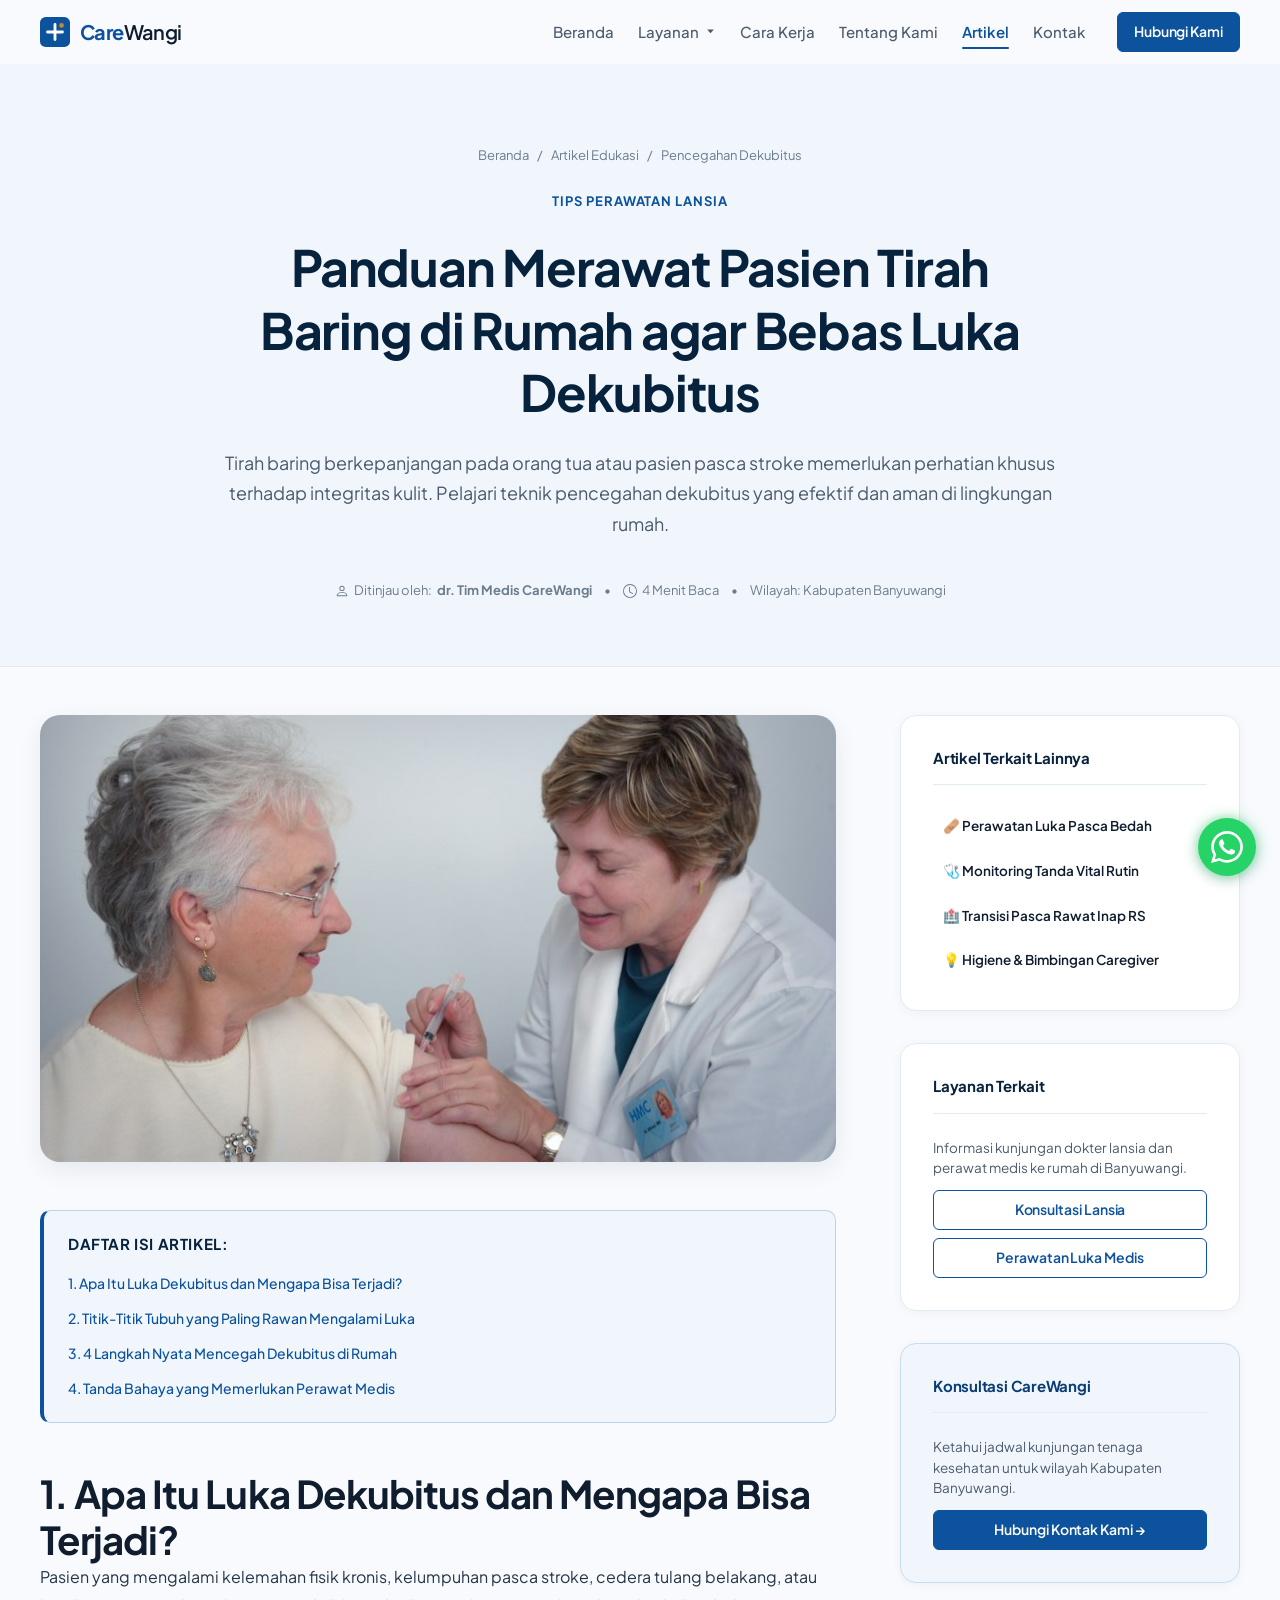
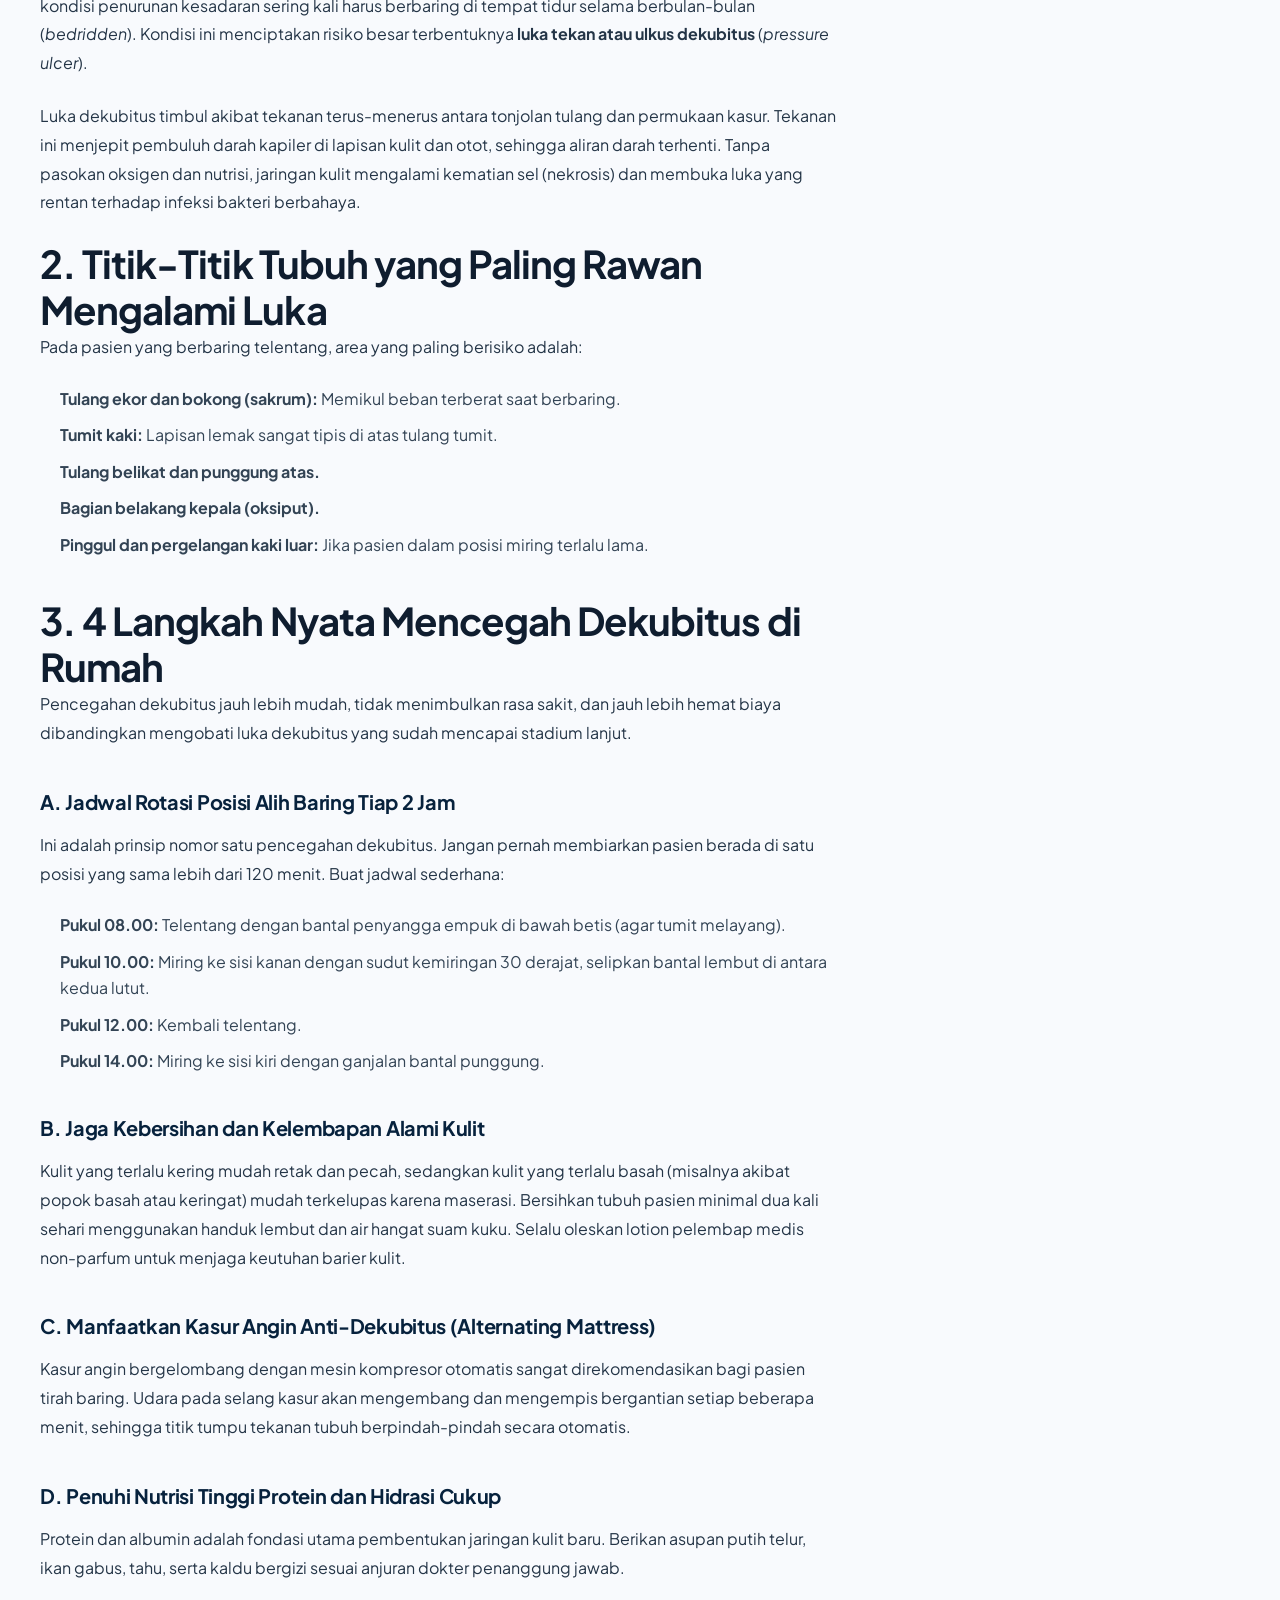
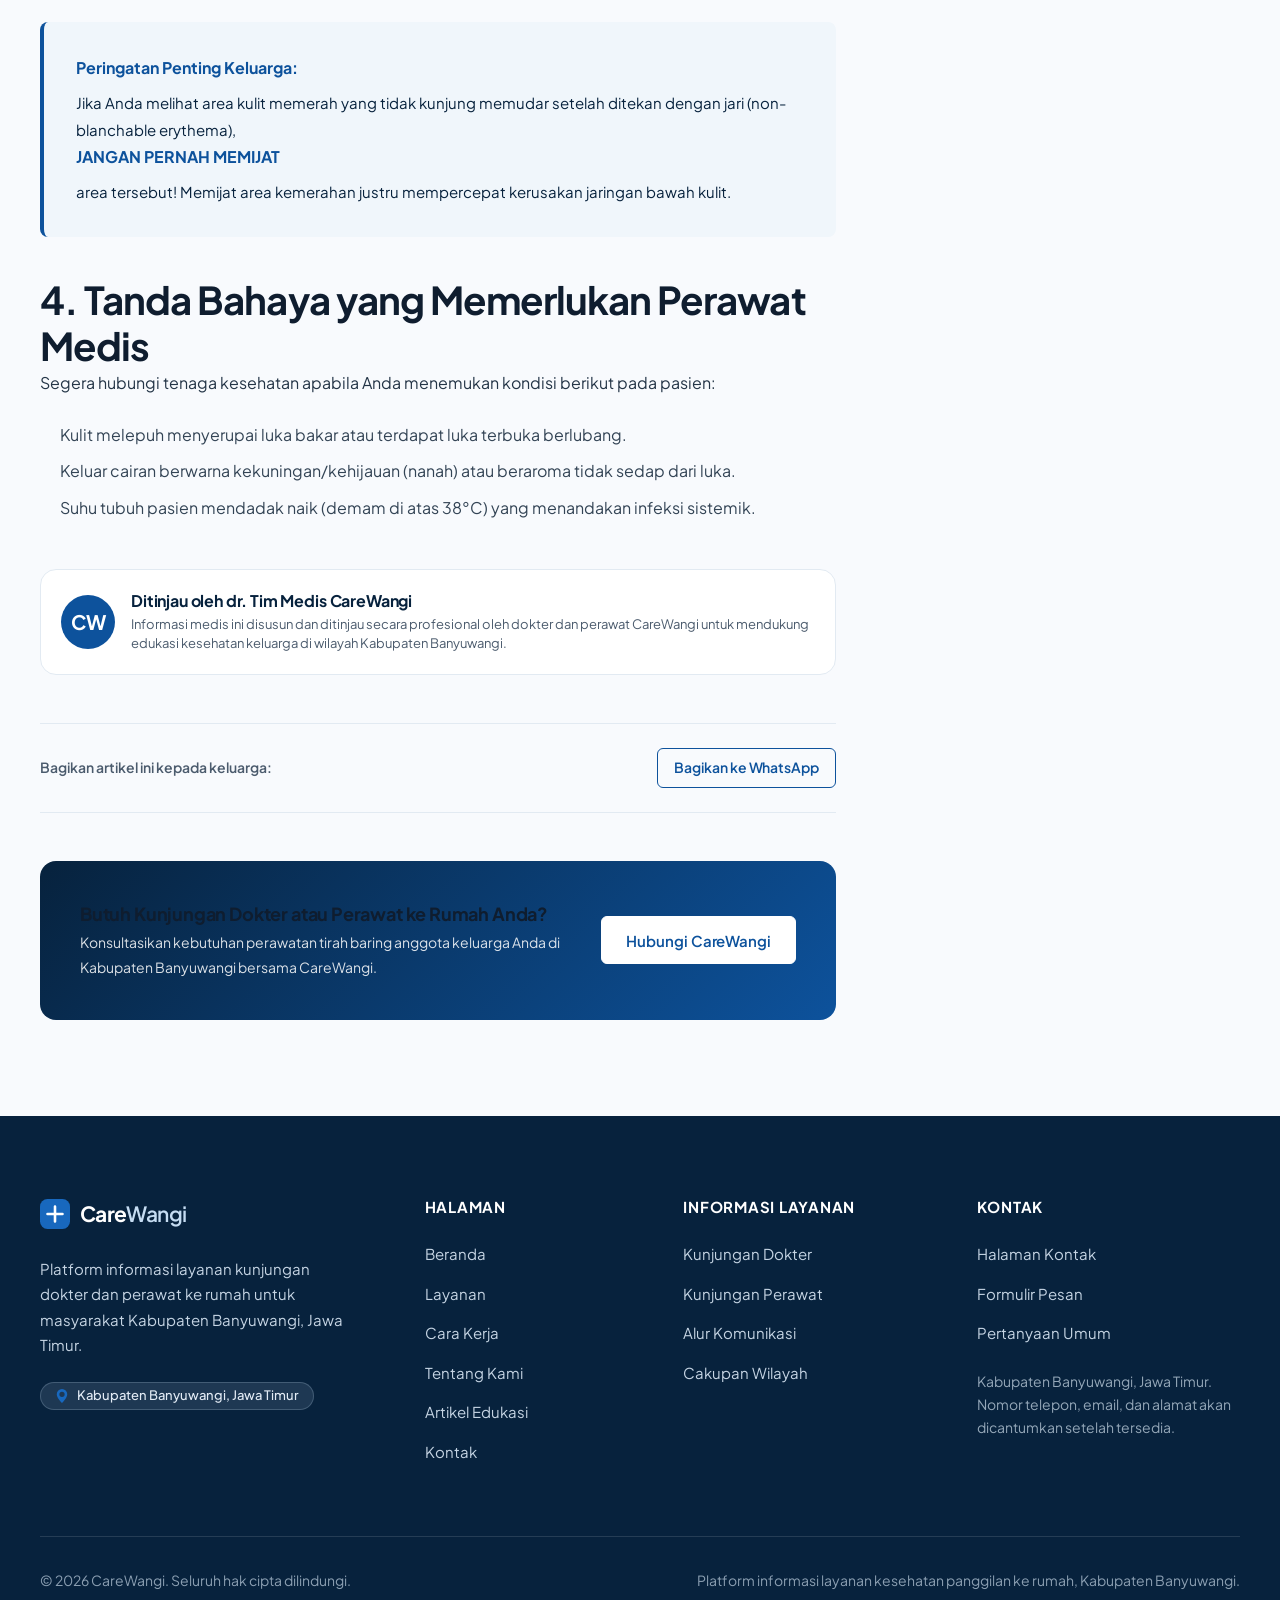
==== artikel-cegah-dekubitus.html @ 07827db1 "revisi: pisahkan seluruh artikel edukasi ke file html masing-masing dan perbarui artikel.html sebaga" ====
<!DOCTYPE html>
<html lang="id">
<head>
  <meta charset="UTF-8">
  <meta name="viewport" content="width=device-width, initial-scale=1.0">
  <title>Panduan Merawat Pasien Tirah Baring agar Bebas Luka Dekubitus — CareWangi</title>
  <meta name="description" content="Ketahui teknik alih baring berkala, pemilihan kasur medis anti-dekubitus, serta cara menjaga higienitas kulit lansia yang berbaring lama di rumah.">
  <meta name="theme-color" content="#0D529C">
  <link rel="icon" href="assets/icons/logo.svg" type="image/svg+xml">
  <link rel="preconnect" href="https://fonts.googleapis.com">
  <link rel="preconnect" href="https://fonts.gstatic.com" crossorigin>
  <link href="https://fonts.googleapis.com/css2?family=Plus+Jakarta+Sans:wght@400;500;600;700&amp;display=swap" rel="stylesheet">
  <script>document.documentElement.classList.add('js');</script>
  <link rel="stylesheet" href="css/style.css">
</head>
<body data-page="artikel">
  <a class="skip-link" href="#main">Lewati ke konten utama</a>

  <header class="site-header" id="nav">
    <div class="site-container nav-container">
      <a href="index.html" class="brand-logo" aria-label="CareWangi Beranda">
        <svg viewBox="0 0 32 32" width="30" height="30" fill="none" xmlns="http://www.w3.org/2000/svg" aria-hidden="true">
          <rect width="32" height="32" rx="6" fill="#0D529C"/>
          <path d="M16 8v16M8 16h16" stroke="#ffffff" stroke-width="3" stroke-linecap="round"/>
          <circle cx="23" cy="9" r="2.5" fill="#C9872E"/>
        </svg>
        <span class="brand-name">Care<span>Wangi</span></span>
      </a>

      <button class="menu-toggle" id="burger" aria-label="Buka navigasi menu" aria-expanded="false" aria-controls="menu">
        <span class="toggle-bar"></span>
        <span class="toggle-bar"></span>
        <span class="toggle-bar"></span>
      </button>

      <nav class="nav-menu" id="menu" aria-label="Navigasi Utama">
        <ul class="nav-links">
          <li><a href="index.html" class="nav-link">Beranda</a></li>
          <li class="nav-item-dropdown">
            <button type="button" class="nav-link nav-dropdown-btn" id="navLayananBtn" aria-expanded="false" aria-haspopup="true" aria-controls="dropdownLayanan">
              <span>Layanan</span>
              <svg class="dropdown-chevron" viewBox="0 0 16 16" width="11" height="11" fill="currentColor" aria-hidden="true">
                <path d="M3.204 5h9.592L8 10.481 3.204 5z"/>
              </svg>
            </button>
            <div class="nav-dropdown-menu" id="dropdownLayanan" role="menu" aria-labelledby="navLayananBtn">
              <div class="dropdown-header">
                <span class="dropdown-kicker">Katalog Layanan Medis</span>
                <a href="layanan.html" class="dropdown-view-all">Lihat Semua Layanan →</a>
              </div>
              <div class="dropdown-grid">
                <div class="dropdown-col">
                  <span class="dropdown-col-title">
                    <svg viewBox="0 0 24 24" width="15" height="15" fill="none" stroke="currentColor" stroke-width="2" stroke-linecap="round" stroke-linejoin="round" aria-hidden="true"><path d="M22 12h-4l-3 9L9 3l-3 9H2"/></svg>
                    Layanan Dokter
                  </span>
                  <ul class="dropdown-list">
                    <li><a href="layanan.html#dokter-umum" class="dropdown-item"><span class="dropdown-item-title">Kunjungan Dokter Umum</span><span class="dropdown-item-arrow" aria-hidden="true">→</span></a></li>
                    <li><a href="layanan.html#dokter-lansia" class="dropdown-item"><span class="dropdown-item-title">Konsultasi Lansia &amp; Tirah Baring</span><span class="dropdown-item-arrow" aria-hidden="true">→</span></a></li>
                    <li><a href="layanan.html#dokter-pascarawat" class="dropdown-item"><span class="dropdown-item-title">Evaluasi Pemulihan Pasca Rawat</span><span class="dropdown-item-arrow" aria-hidden="true">→</span></a></li>
                  </ul>
                </div>
                <div class="dropdown-col">
                  <span class="dropdown-col-title">
                    <svg viewBox="0 0 24 24" width="15" height="15" fill="none" stroke="currentColor" stroke-width="2" stroke-linecap="round" stroke-linejoin="round" aria-hidden="true"><path d="M12 2v20M17 5H9.5a3.5 3.5 0 0 0 0 7h5a3.5 3.5 0 0 1 0 7H6"/></svg>
                    Layanan Perawat
                  </span>
                  <ul class="dropdown-list">
                    <li><a href="layanan.html#perawat-luka" class="dropdown-item"><span class="dropdown-item-title">Perawatan Luka &amp; Pasca Bedah</span><span class="dropdown-item-arrow" aria-hidden="true">→</span></a></li>
                    <li><a href="layanan.html#perawat-medis" class="dropdown-item"><span class="dropdown-item-title">Pendampingan Perawat Medis</span><span class="dropdown-item-arrow" aria-hidden="true">→</span></a></li>
                    <li><a href="layanan.html#perawat-edukasi" class="dropdown-item"><span class="dropdown-item-title">Edukasi &amp; Perawatan Mandiri</span><span class="dropdown-item-arrow" aria-hidden="true">→</span></a></li>
                  </ul>
                </div>
              </div>
              <div class="dropdown-footer">
                <span class="dropdown-footer-text">Wilayah aktif: <strong>Kabupaten Banyuwangi</strong></span>
                <a href="kontak.html" class="dropdown-footer-link">Konsultasi Sekarang →</a>
              </div>
            </div>
          </li>
          <li><a href="cara-kerja.html" class="nav-link">Cara Kerja</a></li>
          <li><a href="tentang-kami.html" class="nav-link">Tentang Kami</a></li>
          <li><a href="artikel.html" class="nav-link active" aria-current="page">Artikel</a></li>
          <li><a href="kontak.html" class="nav-link">Kontak</a></li>
        </ul>
        <div class="nav-cta">
          <a href="kontak.html" class="btn btn-primary btn-sm">Hubungi Kami</a>
        </div>
      </nav>
    </div>
  </header>

  <div class="nav-backdrop" id="navBackdrop" aria-hidden="true"></div>

  <main id="main">
    <article class="single-article-page">
      <header class="page-hero">
        <div class="site-container">
          <div class="page-hero-inner" style="max-width: 860px;">
            <nav class="crumbs" aria-label="Breadcrumb">
              <a href="index.html">Beranda</a>
              <span aria-hidden="true">/</span>
              <a href="artikel.html">Artikel Edukasi</a>
              <span aria-hidden="true">/</span>
              <span>Pencegahan Dekubitus</span>
            </nav>
            <span class="article-tag" style="font-size: 0.8125rem;">TIPS PERAWATAN LANSIA</span>
            <h1 class="single-article-title">Panduan Merawat Pasien Tirah Baring di Rumah agar Bebas Luka Dekubitus</h1>
            <p class="single-article-lead">Tirah baring berkepanjangan pada orang tua atau pasien pasca stroke memerlukan perhatian khusus terhadap integritas kulit. Pelajari teknik pencegahan dekubitus yang efektif dan aman di lingkungan rumah.</p>
            
            <div class="article-full-meta">
              <span class="article-full-meta-item">
                <svg viewBox="0 0 16 16" width="14" height="14" fill="currentColor" aria-hidden="true"><path d="M8 8a3 3 0 1 0 0-6 3 3 0 0 0 0 6zm2-3a2 2 0 1 1-4 0 2 2 0 0 1 4 0zm4 8c0 1-1 1-1 1H3s-1 0-1-1 1-4 6-4 6 3 6 4zm-1-.004c-.001-.246-.154-.986-.832-1.664C11.516 10.68 10.289 10 8 10c-2.29 0-3.516.68-4.168 1.332-.678.678-.83 1.418-.832 1.664h10z"/></svg>
                Ditinjau oleh: <strong>dr. Tim Medis CareWangi</strong>
              </span>
              <span>•</span>
              <span class="article-full-meta-item">
                <svg viewBox="0 0 16 16" width="14" height="14" fill="currentColor" aria-hidden="true"><path d="M8 3.5a.5.5 0 0 0-1 0V9a.5.5 0 0 0 .252.434l3.5 2a.5.5 0 0 0 .496-.868L8 8.71V3.5z"/><path d="M8 16A8 8 0 1 0 8 0a8 8 0 0 0 0 16zm7-8A7 7 0 1 1 1 8a7 7 0 0 1 14 0z"/></svg>
                4 Menit Baca
              </span>
              <span>•</span>
              <span>Wilayah: Kabupaten Banyuwangi</span>
            </div>
          </div>
        </div>
      </header>

      <section class="section" style="padding-top: var(--s6);">
        <div class="site-container articles-layout">
          <!-- MAIN READING CONTENT -->
          <div class="articles-main-content">
            <div class="single-article-media">
              <img src="assets/images/artikel-dekubitus.jpg" alt="Perawatan pasien lansia tirah baring di rumah" width="900" height="500">
            </div>

            <div class="article-toc">
              <div class="article-toc-title">Daftar Isi Artikel:</div>
              <ul class="article-toc-list">
                <li><a href="#apa-itu-dekubitus">1. Apa Itu Luka Dekubitus dan Mengapa Bisa Terjadi?</a></li>
                <li><a href="#titik-rawan">2. Titik-Titik Tubuh yang Paling Rawan Mengalami Luka</a></li>
                <li><a href="#langkah-pencegahan">3. 4 Langkah Nyata Mencegah Dekubitus di Rumah</a></li>
                <li><a href="#tanda-bahaya">4. Tanda Bahaya yang Memerlukan Perawat Medis</a></li>
              </ul>
            </div>

            <div class="article-full-content">
              <h2 id="apa-itu-dekubitus">1. Apa Itu Luka Dekubitus dan Mengapa Bisa Terjadi?</h2>
              <p>Pasien yang mengalami kelemahan fisik kronis, kelumpuhan pasca stroke, cedera tulang belakang, atau kondisi penurunan kesadaran sering kali harus berbaring di tempat tidur selama berbulan-bulan (<em>bedridden</em>). Kondisi ini menciptakan risiko besar terbentuknya <strong>luka tekan atau ulkus dekubitus</strong> (<em>pressure ulcer</em>).</p>
              <p>Luka dekubitus timbul akibat tekanan terus-menerus antara tonjolan tulang dan permukaan kasur. Tekanan ini menjepit pembuluh darah kapiler di lapisan kulit dan otot, sehingga aliran darah terhenti. Tanpa pasokan oksigen dan nutrisi, jaringan kulit mengalami kematian sel (nekrosis) dan membuka luka yang rentan terhadap infeksi bakteri berbahaya.</p>

              <h2 id="titik-rawan">2. Titik-Titik Tubuh yang Paling Rawan Mengalami Luka</h2>
              <p>Pada pasien yang berbaring telentang, area yang paling berisiko adalah:</p>
              <ul>
                <li><strong>Tulang ekor dan bokong (sakrum):</strong> Memikul beban terberat saat berbaring.</li>
                <li><strong>Tumit kaki:</strong> Lapisan lemak sangat tipis di atas tulang tumit.</li>
                <li><strong>Tulang belikat dan punggung atas.</strong></li>
                <li><strong>Bagian belakang kepala (oksiput).</strong></li>
                <li><strong>Pinggul dan pergelangan kaki luar:</strong> Jika pasien dalam posisi miring terlalu lama.</li>
              </ul>

              <h2 id="langkah-pencegahan">3. 4 Langkah Nyata Mencegah Dekubitus di Rumah</h2>
              <p>Pencegahan dekubitus jauh lebih mudah, tidak menimbulkan rasa sakit, dan jauh lebih hemat biaya dibandingkan mengobati luka dekubitus yang sudah mencapai stadium lanjut.</p>

              <h3>A. Jadwal Rotasi Posisi Alih Baring Tiap 2 Jam</h3>
              <p>Ini adalah prinsip nomor satu pencegahan dekubitus. Jangan pernah membiarkan pasien berada di satu posisi yang sama lebih dari 120 menit. Buat jadwal sederhana:</p>
              <ul>
                <li><strong>Pukul 08.00:</strong> Telentang dengan bantal penyangga empuk di bawah betis (agar tumit melayang).</li>
                <li><strong>Pukul 10.00:</strong> Miring ke sisi kanan dengan sudut kemiringan 30 derajat, selipkan bantal lembut di antara kedua lutut.</li>
                <li><strong>Pukul 12.00:</strong> Kembali telentang.</li>
                <li><strong>Pukul 14.00:</strong> Miring ke sisi kiri dengan ganjalan bantal punggung.</li>
              </ul>

              <h3>B. Jaga Kebersihan dan Kelembapan Alami Kulit</h3>
              <p>Kulit yang terlalu kering mudah retak dan pecah, sedangkan kulit yang terlalu basah (misalnya akibat popok basah atau keringat) mudah terkelupas karena maserasi. Bersihkan tubuh pasien minimal dua kali sehari menggunakan handuk lembut dan air hangat suam kuku. Selalu oleskan lotion pelembap medis non-parfum untuk menjaga keutuhan barier kulit.</p>

              <h3>C. Manfaatkan Kasur Angin Anti-Dekubitus (Alternating Mattress)</h3>
              <p>Kasur angin bergelombang dengan mesin kompresor otomatis sangat direkomendasikan bagi pasien tirah baring. Udara pada selang kasur akan mengembang dan mengempis bergantian setiap beberapa menit, sehingga titik tumpu tekanan tubuh berpindah-pindah secara otomatis.</p>

              <h3>D. Penuhi Nutrisi Tinggi Protein dan Hidrasi Cukup</h3>
              <p>Protein dan albumin adalah fondasi utama pembentukan jaringan kulit baru. Berikan asupan putih telur, ikan gabus, tahu, serta kaldu bergizi sesuai anjuran dokter penanggung jawab.</p>

              <div class="article-callout-box">
                <strong>Peringatan Penting Keluarga:</strong>
                Jika Anda melihat area kulit memerah yang tidak kunjung memudar setelah ditekan dengan jari (non-blanchable erythema), <strong>JANGAN PERNAH MEMIJAT</strong> area tersebut! Memijat area kemerahan justru mempercepat kerusakan jaringan bawah kulit.
              </div>

              <h2 id="tanda-bahaya">4. Tanda Bahaya yang Memerlukan Perawat Medis</h2>
              <p>Segera hubungi tenaga kesehatan apabila Anda menemukan kondisi berikut pada pasien:</p>
              <ul>
                <li>Kulit melepuh menyerupai luka bakar atau terdapat luka terbuka berlubang.</li>
                <li>Keluar cairan berwarna kekuningan/kehijauan (nanah) atau beraroma tidak sedap dari luka.</li>
                <li>Suhu tubuh pasien mendadak naik (demam di atas 38°C) yang menandakan infeksi sistemik.</li>
              </ul>

              <div class="article-author-card">
                <div class="author-avatar">CW</div>
                <div class="author-info">
                  <h4>Ditinjau oleh dr. Tim Medis CareWangi</h4>
                  <p>Informasi medis ini disusun dan ditinjau secara profesional oleh dokter dan perawat CareWangi untuk mendukung edukasi kesehatan keluarga di wilayah Kabupaten Banyuwangi.</p>
                </div>
              </div>

              <div class="article-share-bar">
                <span class="article-share-text">Bagikan artikel ini kepada keluarga:</span>
                <div class="article-share-actions">
                  <a href="https://api.whatsapp.com/send?text=Panduan%20Merawat%20Pasien%20Tirah%20Baring%20agar%20Bebas%20Luka%20Dekubitus%20-%20CareWangi" target="_blank" rel="noopener noreferrer" class="btn btn-outline btn-sm">Bagikan ke WhatsApp</a>
                </div>
              </div>

              <div class="article-action-banner">
                <div class="article-action-text">
                  <h4>Butuh Kunjungan Dokter atau Perawat ke Rumah Anda?</h4>
                  <p>Konsultasikan kebutuhan perawatan tirah baring anggota keluarga Anda di Kabupaten Banyuwangi bersama CareWangi.</p>
                </div>
                <a href="https://wa.me/?text=Halo%20CareWangi%2C%20saya%20ingin%20konsultasi%20layanan%20kunjungan%20perawat%20untuk%20pasien%20tirah%20baring." class="btn btn-primary" target="_blank" rel="noopener noreferrer">Hubungi CareWangi</a>
              </div>
            </div>
          </div>

          <!-- SIDEBAR -->
          <aside class="article-sidebar">
            <div class="sidebar-widget">
              <h3 class="sidebar-widget-title">Artikel Terkait Lainnya</h3>
              <nav class="sidebar-nav-list" aria-label="Artikel Terkait">
                <a href="artikel-perawatan-luka.html" class="sidebar-nav-item">
                  <span>🩹 Perawatan Luka Pasca Bedah</span>
                </a>
                <a href="artikel-tanda-vital.html" class="sidebar-nav-item">
                  <span>🩺 Monitoring Tanda Vital Rutin</span>
                </a>
                <a href="artikel-pasca-rawat.html" class="sidebar-nav-item">
                  <span>🏥 Transisi Pasca Rawat Inap RS</span>
                </a>
                <a href="artikel-edukasi-caregiver.html" class="sidebar-nav-item">
                  <span>💡 Higiene &amp; Bimbingan Caregiver</span>
                </a>
              </nav>
            </div>

            <div class="sidebar-widget">
              <h3 class="sidebar-widget-title">Layanan Terkait</h3>
              <p style="font-size: 0.84375rem; color: var(--ink-muted); margin-bottom: 12px; line-height: 1.5;">Informasi kunjungan dokter lansia dan perawat medis ke rumah di Banyuwangi.</p>
              <div style="display: flex; flex-direction: column; gap: 8px;">
                <a href="layanan.html#dokter-lansia" class="btn btn-outline btn-sm" style="width: 100%; justify-content: center;">Konsultasi Lansia</a>
                <a href="layanan.html#perawat-luka" class="btn btn-outline btn-sm" style="width: 100%; justify-content: center;">Perawatan Luka Medis</a>
              </div>
            </div>

            <div class="sidebar-widget" style="background: var(--sage-50); border-color: var(--sage);">
              <h3 class="sidebar-widget-title" style="color: var(--teal-dark);">Konsultasi CareWangi</h3>
              <p style="font-size: 0.84375rem; color: var(--ink-muted); margin-bottom: 12px; line-height: 1.5;">Ketahui jadwal kunjungan tenaga kesehatan untuk wilayah Kabupaten Banyuwangi.</p>
              <a href="kontak.html" class="btn btn-primary btn-sm" style="width: 100%; justify-content: center;">Hubungi Kontak Kami →</a>
            </div>
          </aside>
        </div>
      </section>
    </article>
  </main>

  <footer class="site-footer">
    <div class="site-container footer-grid">
      <div class="footer-col-brand">
        <a href="index.html" class="footer-logo" aria-label="CareWangi Beranda">
          <svg viewBox="0 0 32 32" width="30" height="30" fill="none" xmlns="http://www.w3.org/2000/svg" aria-hidden="true">
            <rect width="32" height="32" rx="8" fill="#1868BE"/>
            <path d="M16 8v16M8 16h16" stroke="#ffffff" stroke-width="2.75" stroke-linecap="round"/>
          </svg>
          <span class="footer-logo-text"><span class="brand-white">Care</span><span class="brand-sage">Wangi</span></span>
        </a>
        <p class="footer-desc">Platform informasi layanan kunjungan dokter dan perawat ke rumah untuk masyarakat Kabupaten Banyuwangi, Jawa Timur.</p>
        <div class="footer-region-badge">
          <svg viewBox="0 0 16 16" width="14" height="14" fill="currentColor" aria-hidden="true"><path d="M8 16s6-5.686 6-10A6 6 0 0 0 2 6c0 4.314 6 10 6 10zm0-7a3 3 0 1 1 0-6 3 3 0 0 1 0 6z"/></svg>
          <span>Kabupaten Banyuwangi, Jawa Timur</span>
        </div>
      </div>

      <div>
        <h4 class="footer-heading">Halaman</h4>
        <ul class="footer-links">
          <li><a href="index.html">Beranda</a></li>
          <li><a href="layanan.html">Layanan</a></li>
          <li><a href="cara-kerja.html">Cara Kerja</a></li>
          <li><a href="tentang-kami.html">Tentang Kami</a></li>
          <li><a href="artikel.html">Artikel Edukasi</a></li>
          <li><a href="kontak.html">Kontak</a></li>
        </ul>
      </div>

      <div>
        <h4 class="footer-heading">Informasi Layanan</h4>
        <ul class="footer-links">
          <li><a href="layanan.html#dokter">Kunjungan Dokter</a></li>
          <li><a href="layanan.html#perawat">Kunjungan Perawat</a></li>
          <li><a href="cara-kerja.html">Alur Komunikasi</a></li>
          <li><a href="tentang-kami.html#wilayah">Cakupan Wilayah</a></li>
        </ul>
      </div>

      <div>
        <h4 class="footer-heading">Kontak</h4>
        <ul class="footer-links">
          <li><a href="kontak.html">Halaman Kontak</a></li>
          <li><a href="kontak.html#form">Formulir Pesan</a></li>
          <li><a href="kontak.html#faq">Pertanyaan Umum</a></li>
        </ul>
        <p class="footer-note">Kabupaten Banyuwangi, Jawa Timur.<br>Nomor telepon, email, dan alamat akan dicantumkan setelah tersedia.</p>
      </div>
    </div>

    <div class="footer-bottom">
      <div class="site-container footer-bottom-inner">
        <p>© <span id="currentYear">2026</span> CareWangi. Seluruh hak cipta dilindungi.</p>
        <p class="footer-subtext">Platform informasi layanan kesehatan panggilan ke rumah, Kabupaten Banyuwangi.</p>
      </div>
    </div>
  </footer>

  <!-- FLOATING WHATSAPP BUTTON -->
  <a href="https://wa.me/?text=Halo%20CareWangi%2C%20saya%20ingin%20mengetahui%20informasi%20mengenai%20layanan%20kunjungan%20dokter%20dan%20perawat%20ke%20rumah."
     class="floating-wa"
     target="_blank"
     rel="noopener noreferrer"
     aria-label="Hubungi CareWangi melalui WhatsApp"
     title="Hubungi CareWangi melalui WhatsApp">
    <svg viewBox="0 0 24 24" width="32" height="32" fill="currentColor" aria-hidden="true">
      <path d="M.057 24l1.687-6.163c-1.041-1.804-1.588-3.849-1.587-5.946.003-6.556 5.338-11.891 11.893-11.891 3.181.001 6.167 1.24 8.413 3.488 2.245 2.248 3.481 5.236 3.48 8.414-.003 6.557-5.338 11.892-11.893 11.892-1.99-.001-3.951-.5-5.688-1.448l-6.305 1.654zm6.597-3.807c1.676.995 3.276 1.591 5.392 1.592 5.448 0 9.886-4.434 9.889-9.885.002-5.462-4.415-9.89-9.881-9.892-5.452 0-9.887 4.434-9.889 9.884-.001 2.225.651 3.891 1.746 5.634l-.999 3.648 3.742-.981zm11.387-5.464c-.074-.124-.272-.198-.57-.347-.297-.149-1.758-.868-2.031-.967-.272-.099-.47-.149-.669.149-.198.297-.768.967-.941 1.165-.173.198-.347.223-.644.074-.297-.149-1.255-.462-2.39-1.475-.883-.788-1.48-1.761-1.653-2.059-.173-.297-.018-.458.13-.606.134-.133.297-.347.446-.521.151-.172.2-.296.3-.495.099-.198.05-.372-.025-.521-.075-.148-.669-1.611-.916-2.206-.242-.579-.487-.501-.669-.51l-.57-.01c-.198 0-.52.074-.792.372s-1.04 1.016-1.04 2.479 1.065 2.876 1.213 3.074c.149.198 2.095 3.2 5.076 4.487.709.306 1.263.489 1.694.626.712.226 1.36.194 1.872.118.571-.085 1.758-.719 2.006-1.413.248-.695.248-1.29.173-1.414z"/>
    </svg>
  </a>

  <script src="js/script.js"></script>
</body>
</html>
---- css/style.css ----
/* ==========================================================================
   CareWangi — Modern Healthcare Editorial
   Stylesheet bersama untuk seluruh halaman (Beranda, Layanan, Cara Kerja,
   Tentang Kami, Kontak).
   ========================================================================== */

/* --------------------------------------------------------------------------
   1. DESIGN TOKENS  (spacing berbasis kelipatan 8px)
   -------------------------------------------------------------------------- */
:root {
  /* Warna */
  --teal: #0D529C;
  --teal-dark: #0A3D75;
  --teal-deep: #07223D;
  --teal-soft: #1868BE;
  --sage: #C5DCF2;
  --sage-200: #BAD3EC;
  --sage-100: #E3EFF9;
  --sage-50: #F0F6FB;
  --bg: #F8FAFD;
  --surface: #FFFFFF;
  --ink: #0F1D2F;
  --ink-muted: #4B5B6D;
  --ink-light: #6C7D8F;
  --line: #E2EAF2;
  --line-strong: #CBD7E3;
  --warn-bg: #FBF4E6;
  --warn-line: #E8D3A5;
  --warn-ink: #6B4A10;

  /* Spacing */
  --s1: 8px;
  --s2: 16px;
  --s3: 24px;
  --s4: 32px;
  --s5: 40px;
  --s6: 48px;
  --s7: 56px;
  --s8: 64px;
  --s9: 72px;
  --s10: 80px;
  --s12: 96px;
  --s15: 120px;

  /* Layout */
  --container: 1200px;
  --nav-h: 64px;
  --section-y: var(--s12);

  /* Bentuk */
  --r-sm: 6px;
  --r-md: 10px;
  --r-lg: 16px;
  --r-xl: 20px;
  --r-full: 999px;

  --shadow-soft: 0 12px 32px -16px rgba(7, 34, 61, 0.16);
  --ease: 0.2s ease;
}

/* --------------------------------------------------------------------------
   2. RESET & BASE
   -------------------------------------------------------------------------- */
*, *::before, *::after { box-sizing: border-box; margin: 0; padding: 0; }

html {
  font-size: 16px;
  scroll-behavior: smooth;
  scroll-padding-top: calc(var(--nav-h) + var(--s3));
  -webkit-text-size-adjust: 100%;
}

body {
  font-family: 'Plus Jakarta Sans', -apple-system, BlinkMacSystemFont, 'Segoe UI', Roboto, sans-serif;
  font-size: 1rem;
  line-height: 1.7;
  color: var(--ink);
  background-color: var(--bg);
  overflow-x: hidden;
  -webkit-font-smoothing: antialiased;
}

img, svg { display: block; max-width: 100%; }
img { height: auto; }
a { color: inherit; text-decoration: none; transition: color var(--ease), background-color var(--ease), border-color var(--ease); }
ul, ol { list-style: none; }
button, input, textarea, select { font-family: inherit; font-size: inherit; color: inherit; }

:focus-visible { outline: 2px solid var(--teal); outline-offset: 3px; border-radius: 4px; }

.skip-link {
  position: absolute; left: var(--s2); top: -64px; z-index: 200;
  background: var(--teal); color: #fff; padding: var(--s1) var(--s2);
  border-radius: var(--r-sm); font-weight: 600; font-size: 0.875rem;
  transition: top var(--ease);
}
.skip-link:focus { top: var(--s1); }

/* --------------------------------------------------------------------------
   3. TIPOGRAFI & UTILITAS LAYOUT
   -------------------------------------------------------------------------- */
h1, h2, h3, h4 { font-weight: 700; letter-spacing: -0.025em; color: var(--ink); }

h1 { font-size: clamp(2.25rem, 4.4vw, 3.5rem); line-height: 1.12; }
h2 { font-size: clamp(1.75rem, 3vw, 2.5rem); line-height: 1.2; }
h3 { font-size: 1.25rem; line-height: 1.35; letter-spacing: -0.015em; }
h4 { font-size: 1rem; line-height: 1.4; letter-spacing: -0.01em; }

.lead { font-size: 1.125rem; line-height: 1.7; color: var(--ink-muted); }

.site-container { width: min(var(--container), 100% - 48px); margin-inline: auto; }
.site-narrow { max-width: 800px; }

.section { padding: var(--section-y) 0; }
.section-sage { background-color: var(--sage-50); }
.section-teal { background-color: var(--teal); color: #fff; }
.section-teal h2, .section-teal h3 { color: #fff; }

.eyebrow, .section-tag {
  display: inline-flex; align-items: center; gap: 12px;
  font-size: 0.8125rem; font-weight: 600; letter-spacing: 0.06em; text-transform: uppercase;
  color: var(--teal); margin-bottom: var(--s2);
}
.eyebrow::before, .section-tag::before {
  content: ""; width: 24px; height: 2px; background: currentColor; border-radius: 2px;
}
.section-teal .eyebrow, .section-teal .section-tag { color: var(--sage); }

/* Kepala section dua kolom: judul kiri, keterangan/tautan kanan */
.section-head {
  display: grid; grid-template-columns: 1fr 1fr; gap: var(--s8);
  align-items: end; margin-bottom: var(--s8);
}
.section-head p { color: var(--ink-muted); font-size: 1.0625rem; max-width: 460px; }
.section-head .head-action { justify-self: end; align-self: end; }

/* --------------------------------------------------------------------------
   4. TOMBOL & TAUTAN
   -------------------------------------------------------------------------- */
.btn {
  display: inline-flex; align-items: center; justify-content: center; gap: var(--s1);
  min-height: 48px; padding: 0 var(--s3);
  border-radius: var(--r-sm); border: 1.5px solid transparent;
  font-size: 0.9375rem; font-weight: 600; letter-spacing: -0.005em;
  cursor: pointer; white-space: nowrap;
}
.btn svg { transition: transform var(--ease); }
.btn:hover svg { transform: translateX(3px); }

.btn-primary { background: var(--teal); color: #fff; border-color: var(--teal); }
.btn-primary:hover { background: var(--teal-dark); border-color: var(--teal-dark); }

.btn-outline { background: transparent; color: var(--teal); border-color: var(--teal); }
.btn-outline:hover { background: var(--sage-100); }

.btn-light { background: #fff; color: var(--teal); border-color: #fff; }
.btn-light:hover { background: var(--sage-100); border-color: var(--sage-100); }

.btn-sm { min-height: 40px; padding: 0 var(--s2); font-size: 0.875rem; }
.btn-lg { min-height: 56px; padding: 0 var(--s4); font-size: 1rem; }

.text-link {
  display: inline-flex; align-items: center; gap: var(--s1);
  font-weight: 600; font-size: 0.9375rem; color: var(--teal);
  padding-bottom: 2px; border-bottom: 1.5px solid var(--sage);
}
.text-link:hover { border-bottom-color: var(--teal); }
.text-link svg { transition: transform var(--ease); }
.text-link:hover svg { transform: translateX(3px); }

/* --------------------------------------------------------------------------
   5. NAVBAR
   -------------------------------------------------------------------------- */
.site-header {
  position: sticky; top: 0; z-index: 100; height: var(--nav-h);
  background: var(--bg); border-bottom: 1px solid transparent;
  transition: background-color 0.35s ease, border-color 0.35s ease, box-shadow 0.35s ease;
}

/* Header berubah hijau saat halaman di-scroll sesuai palet warna CareWangi */
.site-header.scrolled {
  background: rgba(13, 82, 156, 0.96);
  border-bottom: 1px solid rgba(255, 255, 255, 0.12);
  box-shadow: 0 10px 28px -6px rgba(7, 34, 61, 0.35);
  backdrop-filter: blur(12px);
  -webkit-backdrop-filter: blur(12px);
}

.nav-container { display: flex; align-items: center; justify-content: space-between; height: 100%; gap: var(--s4); }

.brand-logo { display: flex; align-items: center; gap: 10px; font-size: 1.25rem; font-weight: 700; letter-spacing: -0.03em; flex-shrink: 0; }
.brand-logo svg rect { transition: fill 0.3s ease; }
.brand-logo svg path { transition: stroke 0.3s ease; }
.brand-name { color: var(--teal); transition: color 0.3s ease; }
.brand-name span { color: var(--ink); font-weight: 600; transition: color 0.3s ease; }

/* Transisi logo & brand name pada navbar biru */
.site-header.scrolled .brand-logo svg rect { fill: #ffffff; }
.site-header.scrolled .brand-logo svg path { stroke: var(--teal); }
.site-header.scrolled .brand-name { color: #ffffff; }
.site-header.scrolled .brand-name span { color: var(--sage); }

.nav-menu { display: flex; align-items: center; gap: var(--s4); }
.nav-links { display: flex; align-items: center; gap: var(--s3); }

.nav-link { position: relative; font-size: 0.9375rem; font-weight: 500; color: var(--ink-muted); padding: var(--s1) 0; transition: color 0.3s ease; }
.nav-link:hover { color: var(--teal); }
.nav-link.active { color: var(--teal); font-weight: 600; }
.nav-link.active::after {
  content: ""; position: absolute; left: 0; right: 0; bottom: 0; height: 2px; background: var(--teal); border-radius: 2px;
  transition: background-color 0.3s ease;
}

/* Nav links saat header berwarna biru */
.site-header.scrolled .nav-link { color: rgba(255, 255, 255, 0.85); }
.site-header.scrolled .nav-link:hover { color: #ffffff; }
.site-header.scrolled .nav-link.active { color: #ffffff; }
.site-header.scrolled .nav-link.active::after { background: var(--sage); }

/* --------------------------------------------------------------------------
   NAV DROPDOWN MENU — MODEL A (KATALOG LAYANAN)
   -------------------------------------------------------------------------- */
.nav-item-dropdown {
  position: relative;
}

.nav-dropdown-btn {
  display: inline-flex;
  align-items: center;
  gap: 6px;
  background: transparent;
  border: none;
  font-family: inherit;
  font-size: 0.9375rem;
  font-weight: 500;
  color: var(--ink-muted);
  padding: var(--s1) 0;
  cursor: pointer;
  transition: color 0.3s ease;
  position: relative;
}
.nav-dropdown-btn:hover { color: var(--teal); }
.nav-dropdown-btn.active { color: var(--teal); font-weight: 600; }
.nav-dropdown-btn.active::after {
  content: ""; position: absolute; left: 0; right: 0; bottom: 0; height: 2px; background: var(--teal); border-radius: 2px;
  transition: background-color 0.3s ease;
}

.dropdown-chevron {
  transition: transform 0.28s cubic-bezier(0.16, 1, 0.3, 1);
  flex-shrink: 0;
}
.nav-item-dropdown.is-open .dropdown-chevron,
.nav-item-dropdown:hover .dropdown-chevron {
  transform: rotate(180deg);
}

.site-header.scrolled .nav-dropdown-btn { color: rgba(255, 255, 255, 0.85); }
.site-header.scrolled .nav-dropdown-btn:hover { color: #ffffff; }
.site-header.scrolled .nav-dropdown-btn.active { color: #ffffff; }
.site-header.scrolled .nav-dropdown-btn.active::after { background: var(--sage); }

/* Dropdown Flyout Panel */
.nav-dropdown-menu {
  position: absolute;
  top: calc(100% + 12px);
  left: 50%;
  transform: translateX(-35%) translateY(10px);
  width: 580px;
  background: #ffffff;
  border: 1px solid rgba(13, 82, 156, 0.12);
  border-radius: 16px;
  box-shadow: 0 20px 44px -8px rgba(7, 34, 61, 0.18), 0 4px 14px rgba(7, 34, 61, 0.04);
  padding: 18px 22px;
  opacity: 0;
  visibility: hidden;
  pointer-events: none;
  transition: opacity 0.25s cubic-bezier(0.16, 1, 0.3, 1), transform 0.25s cubic-bezier(0.16, 1, 0.3, 1), visibility 0.25s;
  z-index: 200;
}

/* Invisible hover bridge */
.nav-dropdown-menu::before {
  content: "";
  position: absolute;
  top: -16px;
  left: 0;
  right: 0;
  height: 16px;
}

/* Open states */
.nav-item-dropdown:hover .nav-dropdown-menu,
.nav-item-dropdown.is-open .nav-dropdown-menu {
  opacity: 1;
  visibility: visible;
  pointer-events: auto;
  transform: translateX(-35%) translateY(0);
}

.dropdown-header {
  display: flex;
  align-items: center;
  justify-content: space-between;
  padding-bottom: 12px;
  border-bottom: 1px solid rgba(13, 82, 156, 0.08);
  margin-bottom: 14px;
}
.dropdown-kicker {
  font-size: 0.75rem;
  font-weight: 700;
  letter-spacing: 0.06em;
  text-transform: uppercase;
  color: var(--teal);
}
.dropdown-view-all {
  font-size: 0.8125rem;
  font-weight: 600;
  color: var(--teal);
  transition: color 0.2s ease;
}
.dropdown-view-all:hover {
  color: var(--teal-dark);
  text-decoration: underline;
}

.dropdown-grid {
  display: grid;
  grid-template-columns: 1fr 1fr;
  gap: 16px;
}
.dropdown-col-title {
  display: inline-flex;
  align-items: center;
  gap: 8px;
  font-size: 0.8125rem;
  font-weight: 700;
  letter-spacing: 0.04em;
  text-transform: uppercase;
  color: var(--teal-dark);
  margin-bottom: 8px;
}
.dropdown-col-title svg {
  color: var(--teal);
  flex-shrink: 0;
}
.dropdown-list {
  list-style: none;
  padding: 0;
  margin: 0;
  display: flex;
  flex-direction: column;
  gap: 4px;
}
.dropdown-item {
  display: flex;
  align-items: center;
  justify-content: space-between;
  gap: 12px;
  padding: 9px 12px;
  border-radius: 8px;
  text-decoration: none;
  background: transparent;
  transition: background-color 0.18s ease, transform 0.18s ease;
}
.dropdown-item:hover {
  background: #f0f6fc;
  transform: translateX(4px);
}
.dropdown-item-title {
  display: block;
  font-size: 0.875rem;
  font-weight: 600;
  color: var(--ink);
  line-height: 1.35;
  transition: color 0.18s ease;
}
.dropdown-item-arrow {
  display: inline-block;
  font-size: 0.875rem;
  font-weight: 600;
  color: var(--teal);
  opacity: 0.45;
  transform: translateX(0);
  transition: transform 0.18s ease, opacity 0.18s ease, color 0.18s ease;
  flex-shrink: 0;
}
.dropdown-item:hover .dropdown-item-title {
  color: var(--teal);
}
.dropdown-item:hover .dropdown-item-arrow {
  color: var(--teal);
  opacity: 1;
  transform: translateX(3px);
}

.dropdown-footer {
  display: flex;
  align-items: center;
  justify-content: space-between;
  margin-top: 14px;
  padding-top: 12px;
  border-top: 1px solid rgba(13, 82, 156, 0.08);
  font-size: 0.8125rem;
}
.dropdown-footer-text {
  color: var(--ink-muted);
}
.dropdown-footer-text strong {
  color: var(--teal-dark);
}
.dropdown-footer-link {
  font-weight: 600;
  color: var(--teal);
  transition: color 0.2s ease;
}
.dropdown-footer-link:hover {
  color: var(--teal-dark);
  text-decoration: underline;
}

.nav-cta { display: flex; align-items: center; }
.nav-cta .btn-primary { transition: background-color 0.3s ease, color 0.3s ease, border-color 0.3s ease, box-shadow 0.3s ease; }

/* Tombol CTA navbar saat hijau */
.site-header.scrolled .nav-cta .btn-primary {
  background: #ffffff;
  color: var(--teal);
  border-color: #ffffff;
  box-shadow: 0 4px 14px rgba(0, 0, 0, 0.12);
}
.site-header.scrolled .nav-cta .btn-primary:hover {
  background: var(--sage-50);
  color: var(--teal-dark);
  border-color: var(--sage-50);
}

.menu-toggle {
  display: none; position: relative; z-index: 101;
  width: 44px; height: 44px; padding: 0;
  flex-direction: column; justify-content: center; align-items: center; gap: 5px;
  background: transparent; border: 1px solid var(--line-strong); border-radius: var(--r-sm); cursor: pointer;
  transition: border-color 0.3s ease;
}
.toggle-bar { width: 20px; height: 2px; background: var(--ink); border-radius: 2px; transition: transform var(--ease), opacity var(--ease), background-color 0.3s ease; }
.menu-toggle[aria-expanded="true"] .toggle-bar:nth-child(1) { transform: translateY(7px) rotate(45deg); }
.menu-toggle[aria-expanded="true"] .toggle-bar:nth-child(2) { opacity: 0; }
.menu-toggle[aria-expanded="true"] .toggle-bar:nth-child(3) { transform: translateY(-7px) rotate(-45deg); }

/* Tombol menu toggle saat header biru */
.site-header.scrolled .menu-toggle { border-color: rgba(255, 255, 255, 0.35); }
.site-header.scrolled .toggle-bar { background: #ffffff; }

.nav-backdrop { display: none; }

/* --------------------------------------------------------------------------
   6. HERO BERANDA (PANORAMIC HEALTHCARE STAGE)
   -------------------------------------------------------------------------- */
.hero-panoramic {
  position: relative;
  width: 100%;
  overflow: hidden;
  background: #07223D;
}

.hero-panoramic-stage {
  position: relative;
  width: 100%;
  min-height: 580px;
  display: flex;
  align-items: center;
  justify-content: flex-start;
  padding-top: var(--s9);
  padding-bottom: var(--s9);
}

@media (min-width: 1024px) {
  .hero-panoramic-stage {
    min-height: 620px;
    padding-top: var(--s10);
    padding-bottom: var(--s10);
  }
}

.hero-panoramic-picture {
  position: absolute;
  inset: 0;
  width: 100%;
  height: 100%;
  z-index: 1;
}

.hero-panoramic-bg {
  width: 100%;
  height: 100%;
  object-fit: cover;
  object-position: center center;
  display: block;
}

.hero-panoramic-overlay {
  position: absolute;
  inset: 0;
  z-index: 2;
  background: linear-gradient(
    to right,
    rgba(7, 34, 61, 0.92) 0%,
    rgba(7, 34, 61, 0.76) 38%,
    rgba(7, 34, 61, 0.18) 60%,
    rgba(7, 34, 61, 0) 100%
  );
  pointer-events: none;
}

.hero-panoramic-container {
  position: relative;
  z-index: 3;
}

.hero-panoramic-content {
  max-width: 580px;
  margin: 0;
  text-align: left;
}

.hero-stage-badge {
  display: inline-flex;
  align-items: center;
  gap: 8px;
  padding: 6px 16px;
  background: rgba(255, 255, 255, 0.14);
  border: 1px solid rgba(255, 255, 255, 0.28);
  border-radius: 999px;
  color: #ffffff;
  font-size: 0.8125rem;
  font-weight: 600;
  letter-spacing: 0.05em;
  text-transform: uppercase;
  backdrop-filter: blur(8px);
  -webkit-backdrop-filter: blur(8px);
  margin-bottom: var(--s3);
  box-shadow: 0 4px 16px rgba(0, 0, 0, 0.12);
}

.hero-stage-badge::before {
  content: "";
  width: 7px;
  height: 7px;
  border-radius: 50%;
  background: #60a5fa;
  box-shadow: 0 0 8px #60a5fa;
}

.hero-stage-title {
  color: #ffffff;
  font-size: clamp(1.875rem, 3.2vw, 2.625rem);
  font-weight: 700;
  line-height: 1.24;
  letter-spacing: -0.025em;
  max-width: 580px;
  margin: 0 0 var(--s3) 0;
  text-shadow: 0 2px 14px rgba(7, 34, 61, 0.5);
}

.hero-stage-desc {
  color: rgba(255, 255, 255, 0.92);
  font-size: clamp(1rem, 1.1vw + 0.4rem, 1.125rem);
  line-height: 1.68;
  max-width: 520px;
  margin: 0 0 var(--s5) 0;
  text-shadow: 0 1px 8px rgba(7, 34, 61, 0.4);
}

.hero-stage-actions {
  display: flex;
  flex-wrap: wrap;
  justify-content: flex-start;
  gap: var(--s3);
  margin-bottom: var(--s5);
  align-items: center;
}

.btn-outline-white {
  display: inline-flex;
  align-items: center;
  justify-content: center;
  gap: var(--s1);
  padding: 0 var(--s4);
  height: 48px;
  background: rgba(255, 255, 255, 0.12);
  color: #ffffff;
  border: 1.5px solid rgba(255, 255, 255, 0.45);
  border-radius: 999px;
  font-weight: 600;
  font-size: 0.9375rem;
  backdrop-filter: blur(8px);
  -webkit-backdrop-filter: blur(8px);
  transition: all var(--ease);
}

.btn-outline-white:hover {
  background: #ffffff;
  color: var(--teal-dark);
  border-color: #ffffff;
  transform: translateY(-2px);
  box-shadow: 0 8px 20px rgba(0, 0, 0, 0.25);
}

.hero-stage-facts {
  display: flex;
  flex-wrap: wrap;
  justify-content: flex-start;
  gap: var(--s2) var(--s4);
  font-size: 0.875rem;
  font-weight: 500;
  color: rgba(255, 255, 255, 0.88);
  list-style: none;
  padding-top: var(--s3);
  border-top: 1px solid rgba(255, 255, 255, 0.18);
  margin: 0;
  max-width: 540px;
}

.hero-stage-facts li {
  display: inline-flex;
  align-items: center;
  gap: 7px;
  text-shadow: 0 1px 6px rgba(7, 34, 61, 0.5);
}

.hero-stage-facts svg {
  color: #60a5fa;
  flex-shrink: 0;
}

/* Button Jelajahi Layanan Interaktif dengan Icon Care Bergerak */
.btn-jelajah {
  display: inline-flex;
  align-items: center;
  gap: 12px;
  padding: 0 var(--s4) 0 var(--s2);
  transition: transform var(--ease), background-color var(--ease), box-shadow var(--ease);
}
.btn-jelajah:hover {
  transform: translateY(-2px);
  box-shadow: 0 12px 28px -4px rgba(13, 82, 156, 0.35);
}
.btn-care-icon-wrap {
  display: inline-flex;
  align-items: center;
  justify-content: center;
  width: 40px;
  height: 40px;
  border-radius: 8px;
  background: rgba(255, 255, 255, 0.16);
  padding: 2px;
  flex-shrink: 0;
  transition: transform 0.3s cubic-bezier(0.34, 1.56, 0.64, 1), background-color var(--ease);
}
.btn-jelajah:hover .btn-care-icon-wrap {
  transform: scale(1.14) rotate(-3deg);
  background: rgba(255, 255, 255, 0.28);
}
.btn-care-gif {
  width: 36px;
  height: 36px;
  object-fit: contain;
  display: block;
}
  will-change: transform;
}

.hero-info-badge {
  display: inline-flex;
  align-items: center;
  gap: 6px;
  font-size: 0.6875rem;
  font-weight: 700;
  letter-spacing: 0.05em;
  text-transform: uppercase;
  color: var(--teal);
  background: var(--sage-50);
  padding: 3px 8px;
  border-radius: var(--r-full);
  margin-bottom: 8px;
  border: 1px solid var(--sage);
}

.pulse-dot {
  width: 7px;
  height: 7px;
  border-radius: 50%;
  background: #22C55E;
  box-shadow: 0 0 0 0 rgba(34, 197, 94, 0.7);
  animation: pulseDot 2s infinite;
}
@keyframes pulseDot {
  0% {
    transform: scale(0.95);
    box-shadow: 0 0 0 0 rgba(34, 197, 94, 0.7);
  }
  70% {
    transform: scale(1);
    box-shadow: 0 0 0 6px rgba(34, 197, 94, 0);
  }
  100% {
    transform: scale(0.95);
    box-shadow: 0 0 0 0 rgba(34, 197, 94, 0);
  }
}

.hero-info-title {
  display: block; font-size: 0.9375rem; font-weight: 700; color: var(--ink);
  margin-bottom: 4px; letter-spacing: -0.015em;
}
.hero-info-desc {
  font-size: 0.8125rem; line-height: 1.5; color: var(--ink-muted); margin: 0;
}

/* --------------------------------------------------------------------------
   7. LAYANAN (BERANDA) — Modern Healthcare Editorial Showcase
   -------------------------------------------------------------------------- */
.svc-section-head {
  display: grid;
  grid-template-columns: 1.2fr 0.8fr;
  gap: var(--s8);
  align-items: end;
  margin-bottom: var(--s8);
  padding-bottom: var(--s5);
  border-bottom: 1px solid var(--line);
}
.svc-section-head h2 {
  font-size: clamp(2rem, 3.2vw, 2.75rem);
  line-height: 1.18;
  letter-spacing: -0.025em;
  color: var(--ink);
}
.svc-section-head p {
  color: var(--ink-muted);
  font-size: 1.0625rem;
  line-height: 1.65;
  max-width: 440px;
  justify-self: end;
}

/* Showcase asimetris: 12 kolom. Layanan 01 = featured (gambar lebar, landscape),
   Layanan 02 = compact (gambar vertikal, panel Soft Sage yang saling menumpuk). */
.svc-grid {
  display: grid;
  gap: var(--s10) 0;
}
.svc {
  display: grid;
  grid-template-columns: repeat(12, minmax(0, 1fr));
  column-gap: var(--s3);
  align-items: center;
}
.svc-media {
  position: relative;
  overflow: hidden;
  border-radius: var(--r-md);
  background: var(--sage-100);
}
.svc-photo {
  display: block;
  width: 100%;
  height: 100%;
  object-fit: cover;
}

.svc-kicker {
  display: inline-flex;
  align-items: center;
  gap: 10px;
  font-size: 0.75rem;
  font-weight: 700;
  letter-spacing: 0.1em;
  text-transform: uppercase;
  color: var(--teal);
  margin-bottom: var(--s2);
}
.svc-kicker::before {
  content: "";
  width: 24px;
  height: 1px;
  background: var(--teal);
}
.svc-title {
  font-weight: 700;
  letter-spacing: -0.025em;
  line-height: 1.15;
  color: var(--ink);
  margin-bottom: var(--s2);
}
.svc-desc {
  color: var(--ink-muted);
  line-height: 1.7;
  margin-bottom: var(--s3);
}
.svc-link {
  display: inline-flex;
  align-items: center;
  gap: 10px;
  font-size: 0.9375rem;
  font-weight: 600;
  color: var(--teal);
  padding-bottom: 6px;
  border-bottom: 1px solid rgba(13, 82, 156, 0.3);
  transition: color var(--ease), border-color var(--ease), gap var(--ease);
}
.svc-link:hover {
  color: var(--teal-dark);
  border-color: var(--teal);
  gap: 14px;
}

/* Layanan 01 — featured: tinggi teks = tinggi gambar (sisi atas & bawah sejajar) */
.svc-featured { align-items: stretch; }
.svc-featured .svc-media {
  grid-column: 1 / 8;
  aspect-ratio: 16 / 10;
}
.svc-featured .svc-photo { object-position: 50% 30%; }
.svc-featured .svc-body {
  grid-column: 9 / 13;
  display: flex;
  flex-direction: column;
  align-items: flex-start;
  padding-top: var(--s3);
  border-top: 1px solid var(--line-strong);
}
.svc-featured .svc-kicker { margin-bottom: auto; }
.svc-featured .svc-title { font-size: clamp(1.75rem, 2.6vw, 2.375rem); }
.svc-featured .svc-desc { font-size: 1rem; max-width: 400px; }
.svc-featured .svc-link { margin-top: 0; }

/* Layanan 02 — gambar di kanan (lebih ramping), teks di kiri; tinggi teks = tinggi gambar */
.svc-compact { align-items: stretch; }
.svc-compact .svc-media {
  grid-column: 8 / 13;
  grid-row: 1;
  aspect-ratio: 8 / 7;
}
.svc-compact .svc-photo { object-position: 52% 50%; }
.svc-compact .svc-body {
  grid-column: 1 / 7;
  grid-row: 1;
  display: flex;
  flex-direction: column;
  align-items: flex-start;
  padding-top: var(--s3);
  border-top: 1px solid var(--line-strong);
}
.svc-compact .svc-kicker { margin-bottom: auto; }
.svc-compact .svc-title { font-size: clamp(1.75rem, 2.6vw, 2.375rem); }
.svc-compact .svc-desc { font-size: 1rem; max-width: 400px; }
.svc-compact .svc-link { margin-top: 0; }

/* Penutup section */
.svc-more {
  margin-top: var(--s10);
  padding-top: var(--s4);
  border-top: 1px solid var(--line-strong);
  display: flex;
  justify-content: space-between;
  align-items: center;
  gap: var(--s4);
  flex-wrap: wrap;
}
.svc-more-text {
  color: var(--ink-muted);
  font-size: 1.0625rem;
  line-height: 1.6;
  max-width: 520px;
  margin: 0;
}

/* --------------------------------------------------------------------------
   8. KEUNGGULAN (BERANDA)
   -------------------------------------------------------------------------- */
.adv-grid { display: grid; grid-template-columns: 5fr 7fr; gap: var(--s10); align-items: start; }
.adv-intro { position: sticky; top: calc(var(--nav-h) + var(--s5)); }
.adv-intro h2 { margin-bottom: var(--s3); }
.adv-intro p { color: rgba(255, 255, 255, 0.78); font-size: 1.0625rem; max-width: 400px; }

.adv-list li {
  display: grid; grid-template-columns: 56px 1fr; gap: var(--s3);
  align-items: start;
  padding: var(--s4) 0; border-top: 1px solid rgba(255, 255, 255, 0.18);
  transition: transform var(--ease);
}
.adv-list li:hover { transform: translateX(6px); }
.adv-list li:last-child { border-bottom: 1px solid rgba(255, 255, 255, 0.18); }

.adv-icon-wrap {
  display: inline-flex;
  align-items: center;
  justify-content: center;
  width: 52px;
  height: 52px;
  border-radius: 12px;
  background: rgba(255, 255, 255, 0.08);
  border: 1px solid rgba(255, 255, 255, 0.16);
  box-shadow: 0 4px 14px rgba(10, 61, 117, 0.25);
  padding: 4px;
  flex-shrink: 0;
  transition: transform 0.3s cubic-bezier(0.34, 1.56, 0.64, 1), background-color 0.3s ease, border-color 0.3s ease;
}
.adv-list li:hover .adv-icon-wrap {
  transform: scale(1.1) rotate(2deg);
  background: rgba(255, 255, 255, 0.14);
  border-color: rgba(197, 220, 242, 0.35);
}
.adv-gif {
  width: 44px;
  height: 44px;
  object-fit: contain;
  display: block;
}

.adv-no { font-size: 0.875rem; font-weight: 600; color: var(--sage); padding-top: 4px; font-variant-numeric: tabular-nums; }
.adv-list h3 { margin-bottom: var(--s1); }
.adv-list p { color: rgba(255, 255, 255, 0.76); max-width: 520px; }

/* --------------------------------------------------------------------------
   9. LANGKAH CARA KERJA (BERANDA)
   -------------------------------------------------------------------------- */
.steps { display: grid; grid-template-columns: repeat(4, 1fr); gap: var(--s4); }
.step { position: relative; padding-top: var(--s4); border-top: 1px solid var(--line-strong); }
.step::before { content: ""; position: absolute; top: -1px; left: 0; width: 40px; height: 3px; background: var(--teal); }
.step-no { display: block; font-size: 3rem; font-weight: 600; line-height: 1; letter-spacing: -0.04em; color: #9BBEE5; margin-bottom: var(--s3); font-variant-numeric: tabular-nums; }
.step h3 { font-size: 1.125rem; margin-bottom: var(--s1); }
.step p { color: var(--ink-muted); font-size: 0.9375rem; line-height: 1.65; }

.steps-note { margin-top: var(--s6); font-size: 0.875rem; color: var(--ink-light); max-width: 640px; }

/* --------------------------------------------------------------------------
   10. TENTANG (BERANDA) & BLOK EDITORIAL
   -------------------------------------------------------------------------- */
.about-grid { display: grid; grid-template-columns: 1fr 1fr; gap: var(--s10); align-items: center; }
.about-photo { width: 100%; aspect-ratio: 4 / 3; object-fit: cover; object-position: 50% 0%; border-radius: var(--r-md); }
.about-text h2 { margin-bottom: var(--s3); }
.about-text p { color: var(--ink-muted); font-size: 1.0625rem; margin-bottom: var(--s4); max-width: 520px; }

/* --------------------------------------------------------------------------
   11. CTA PENUTUP (Modern Healthcare Editorial)
   -------------------------------------------------------------------------- */
.cta-section { padding: var(--s12) 0; }
.cta-editorial {
  background: var(--sage-50);
  border: 1px solid var(--sage-200);
  border-radius: var(--r-xl);
  padding: var(--s10) var(--s8);
  max-width: 980px;
  margin: 0 auto;
  box-shadow: 0 4px 24px rgba(7, 34, 61, 0.03);
  text-align: center;
}
.cta-editorial-content {
  max-width: 720px;
  margin: 0 auto;
  text-align: center;
  display: flex;
  flex-direction: column;
  align-items: center;
}
.cta-editorial-content .eyebrow {
  margin-bottom: var(--s2);
  justify-content: center;
}
.cta-editorial-content .eyebrow::after {
  content: "";
  width: 24px;
  height: 2px;
  background: currentColor;
  border-radius: 2px;
}
.cta-editorial-title {
  font-size: clamp(2rem, 3.2vw, 2.75rem);
  line-height: 1.25;
  letter-spacing: -0.025em;
  color: var(--ink);
  margin-bottom: var(--s3);
  text-align: center;
  max-width: 680px;
}
.cta-editorial-desc {
  font-size: 1.125rem;
  line-height: 1.7;
  color: var(--ink-muted);
  margin-bottom: var(--s5);
  max-width: 580px;
  text-align: center;
  margin-inline: auto;
}
.cta-editorial-actions {
  display: flex;
  flex-direction: column;
  align-items: center;
  justify-content: center;
  gap: var(--s3);
  width: 100%;
}
.cta-editorial-meta {
  font-size: 0.875rem;
  color: var(--ink-muted);
  font-weight: 500;
  display: inline-flex;
  align-items: center;
  justify-content: center;
  gap: 8px;
  line-height: 1.5;
  text-align: center;
}
.cta-editorial-meta::before {
  content: "";
  display: inline-block;
  width: 6px;
  height: 6px;
  border-radius: 50%;
  background: var(--teal-soft);
  flex-shrink: 0;
}

/* --------------------------------------------------------------------------
   12. HERO HALAMAN DALAM (CENTERED EDITORIAL HERO)
   -------------------------------------------------------------------------- */
.page-hero {
  background: var(--sage-50);
  padding: var(--s10) 0 var(--s8);
  border-bottom: 1px solid var(--line);
  text-align: center;
}
.page-hero-inner {
  max-width: 780px;
  margin-inline: auto;
  display: flex;
  flex-direction: column;
  align-items: center;
  text-align: center;
}
.crumbs {
  display: flex;
  justify-content: center;
  align-items: center;
  gap: var(--s1);
  font-size: 0.8125rem;
  color: var(--ink-light);
  margin-bottom: var(--s3);
}
.crumbs a:hover { color: var(--teal); }
.page-hero h1 {
  font-size: clamp(2.125rem, 4vw, 3.125rem);
  margin-bottom: var(--s3);
  max-width: 22ch;
  margin-inline: auto;
  line-height: 1.25;
}
.page-hero .lead {
  max-width: 640px;
  margin-inline: auto;
}

.jump-links {
  display: flex;
  flex-wrap: wrap;
  justify-content: center;
  gap: var(--s2);
  margin-top: var(--s5);
}

/* --------------------------------------------------------------------------
   13. HALAMAN LAYANAN
   -------------------------------------------------------------------------- */
.detail { padding: var(--s12) 0; }
.detail + .detail { border-top: 1px solid var(--line); }
.detail-grid { display: grid; grid-template-columns: 1fr 1fr; gap: var(--s10); align-items: center; }
.detail-grid.reverse .detail-media { order: 2; }
.detail-photo { width: 100%; aspect-ratio: 4 / 3.4; object-fit: cover; border-radius: var(--r-md); }
#dokter .detail-photo { object-position: 40% 20%; }
#perawat .detail-photo { object-position: 50% 45%; }
.detail-body h2 { font-size: clamp(1.75rem, 2.8vw, 2.25rem); margin-bottom: var(--s2); }
.detail-lead { font-size: 1.125rem; font-weight: 500; color: var(--teal); margin-bottom: var(--s3); line-height: 1.6; }
.detail-body > p { color: var(--ink-muted); margin-bottom: var(--s2); }

.scope { margin: var(--s4) 0; border-top: 1px solid var(--line); }
.scope h4 { padding: var(--s2) 0 var(--s1); font-size: 0.8125rem; letter-spacing: 0.06em; text-transform: uppercase; color: var(--ink-light); font-weight: 600; }
.scope li { display: flex; gap: 12px; padding: 12px 0; border-top: 1px solid var(--line); font-size: 0.9375rem; color: var(--ink-muted); line-height: 1.55; }
.scope li svg { flex-shrink: 0; margin-top: 4px; color: var(--teal); }

/* Subservices Grid & Cards */
.subservices-wrapper {
  margin-top: var(--s8);
  padding-top: var(--s6);
  border-top: 1px dashed var(--line);
}

.subservices-header {
  margin-bottom: var(--s5);
  max-width: 680px;
}

.subservices-title {
  font-size: clamp(1.25rem, 2.2vw, 1.5rem);
  font-weight: 700;
  color: var(--teal-deep);
  margin-bottom: 6px;
  letter-spacing: -0.02em;
}

.subservices-desc {
  font-size: 0.9375rem;
  color: var(--ink-muted);
  line-height: 1.6;
}

.subservices-grid {
  display: grid;
  grid-template-columns: repeat(3, 1fr);
  gap: var(--s4);
}

.subservice-card {
  display: flex;
  flex-direction: column;
  background: var(--surface);
  border: 1px solid var(--line);
  border-radius: var(--r-lg);
  padding: 24px;
  box-shadow: 0 4px 18px rgba(7, 34, 61, 0.04);
  transition: transform var(--ease), box-shadow var(--ease), border-color var(--ease);
  position: relative;
  scroll-margin-top: calc(var(--nav-h) + 28px);
}

.subservice-card:hover {
  transform: translateY(-4px);
  box-shadow: 0 12px 28px -12px rgba(13, 82, 156, 0.18);
  border-color: var(--sage);
}

/* :target visual highlight saat diarahkan dari navbar */
.subservice-card:target {
  border-color: var(--teal);
  box-shadow: 0 0 0 3px rgba(13, 82, 156, 0.22), var(--shadow-soft);
  animation: targetPulse 1.8s cubic-bezier(0.16, 1, 0.3, 1);
}

@keyframes targetPulse {
  0% {
    background-color: #f0f6fc;
    box-shadow: 0 0 0 6px rgba(13, 82, 156, 0.35), var(--shadow-soft);
  }
  100% {
    background-color: var(--surface);
    box-shadow: 0 0 0 3px rgba(13, 82, 156, 0.22), var(--shadow-soft);
  }
}

.subservice-card-header {
  margin-bottom: var(--s2);
}

.subservice-badge {
  display: inline-flex;
  align-items: center;
  gap: 6px;
  padding: 4px 10px;
  background: var(--sage-50);
  border: 1px solid var(--sage-200);
  border-radius: var(--r-full);
  font-size: 0.75rem;
  font-weight: 600;
  color: var(--teal);
  margin-bottom: 10px;
}

.subservice-name {
  font-size: 1.1875rem;
  font-weight: 700;
  color: var(--teal-deep);
  line-height: 1.35;
  letter-spacing: -0.015em;
  margin: 0;
}

.subservice-summary {
  font-size: 0.875rem;
  color: var(--ink-muted);
  line-height: 1.6;
  margin: 10px 0 var(--s3) 0;
}

.subservice-details {
  flex-grow: 1;
  display: flex;
  flex-direction: column;
  gap: 12px;
  margin-bottom: var(--s4);
}

.subservice-section-title {
  font-size: 0.75rem;
  font-weight: 700;
  text-transform: uppercase;
  letter-spacing: 0.06em;
  color: var(--ink-light);
  margin: 0;
}

.subservice-list {
  display: flex;
  flex-direction: column;
  gap: 8px;
  list-style: none;
  padding: 0;
  margin: 0;
}

.subservice-list li {
  display: flex;
  align-items: flex-start;
  gap: 8px;
  font-size: 0.8125rem;
  color: var(--ink);
  line-height: 1.5;
}

.subservice-list li svg {
  flex-shrink: 0;
  color: var(--teal);
  margin-top: 2px;
}

.subservice-target-box {
  background: var(--sage-50);
  border-left: 3px solid var(--teal);
  border-radius: 4px;
  padding: 10px 12px;
  font-size: 0.8125rem;
  line-height: 1.5;
  color: var(--teal-deep);
  margin-top: auto;
}

.subservice-target-box strong {
  color: var(--teal);
  font-weight: 600;
}

.subservice-card-footer {
  margin-top: auto;
  padding-top: var(--s2);
  border-top: 1px solid var(--line);
}

.subservice-card-footer .btn {
  width: 100%;
  justify-content: center;
  font-size: 0.8125rem;
}

.notes-grid { display: grid; grid-template-columns: repeat(3, 1fr); gap: var(--s6); }
.note-item { padding-top: var(--s3); border-top: 2px solid var(--teal); }
.note-item h4 { margin-bottom: var(--s1); font-size: 1.0625rem; }
.note-item p { color: var(--ink-muted); font-size: 0.9375rem; line-height: 1.65; }
.note-item.alert { border-top-color: #B8862B; }

/* --------------------------------------------------------------------------
   14. HALAMAN CARA KERJA (Dua Kolom + Sticky Guide Card)
   -------------------------------------------------------------------------- */
.workflow-layout {
  display: grid;
  grid-template-columns: 1.32fr 0.92fr;
  gap: var(--s8);
}
.workflow-main { min-width: 0; }
.workflow-main .timeline { max-width: 100%; }

.t-step { display: grid; grid-template-columns: 96px 1fr; gap: var(--s4); padding: var(--s5) 0; border-top: 1px solid var(--line); }
.t-step:last-child { border-bottom: 1px solid var(--line); }
.t-no { font-size: 3.25rem; font-weight: 600; line-height: 1; letter-spacing: -0.04em; color: var(--teal); font-variant-numeric: tabular-nums; }
.t-step h3 { font-size: 1.375rem; margin-bottom: var(--s1); color: var(--ink); }
.t-step p { color: var(--ink-muted); max-width: 540px; }
.t-hint { margin-top: var(--s2); padding-left: var(--s2); border-left: 2px solid var(--sage); font-size: 0.9375rem; color: var(--ink-light); max-width: 540px; }

.notice {
  display: flex; gap: var(--s2); align-items: flex-start; margin-top: var(--s6);
  padding: var(--s3); background: var(--warn-bg); border: 1px solid var(--warn-line); border-radius: var(--r-md);
  color: var(--warn-ink); font-size: 0.9375rem; line-height: 1.65; max-width: 100%;
}
.notice svg { flex-shrink: 0; margin-top: 4px; }
.notice strong { display: block; margin-bottom: 2px; color: var(--warn-ink); }

/* Kolom Kanan: Sticky Guide Card */
.workflow-aside { position: relative; }
.guide-card {
  position: sticky;
  top: calc(var(--nav-h) + 24px);
  background: var(--surface);
  border: 1px solid var(--line-strong);
  border-radius: var(--r-md);
  padding: var(--s5) var(--s4);
  box-shadow: 0 4px 20px rgba(7, 34, 61, 0.05), 0 1px 3px rgba(7, 34, 61, 0.02);
}
.guide-tag {
  display: inline-block;
  font-size: 0.75rem;
  font-weight: 700;
  letter-spacing: 0.08em;
  text-transform: uppercase;
  color: var(--teal);
  margin-bottom: 8px;
}
.guide-title {
  font-size: 1.25rem;
  font-weight: 700;
  line-height: 1.35;
  color: var(--ink);
  letter-spacing: -0.015em;
  margin-bottom: 10px;
}
.guide-desc {
  font-size: 0.9375rem;
  line-height: 1.6;
  color: var(--ink-muted);
  margin-bottom: var(--s4);
}
.guide-list {
  display: flex;
  flex-direction: column;
  gap: var(--s3);
  margin-bottom: var(--s4);
}
.guide-item {
  display: grid;
  grid-template-columns: 28px 1fr;
  gap: 12px;
  align-items: start;
  padding-top: var(--s2);
  border-top: 1px solid var(--line);
}
.guide-item:first-child {
  padding-top: 0;
  border-top: none;
}
.guide-num {
  font-size: 0.8125rem;
  font-weight: 700;
  color: var(--teal);
  letter-spacing: 0.04em;
  padding-top: 2px;
  font-variant-numeric: tabular-nums;
}
.guide-item-title {
  display: block;
  font-size: 0.9375rem;
  font-weight: 600;
  color: var(--ink);
  margin-bottom: 2px;
}
.guide-item-text {
  font-size: 0.875rem;
  line-height: 1.55;
  color: var(--ink-muted);
  margin: 0;
}
.guide-note {
  padding-top: var(--s3);
  border-top: 1px solid var(--line);
  font-size: 0.8125rem;
  line-height: 1.55;
  color: var(--ink-light);
  margin: 0;
}

/* --------------------------------------------------------------------------
   15. HALAMAN TENTANG KAMI
   -------------------------------------------------------------------------- */
.prose p { color: var(--ink-muted); margin-bottom: var(--s2); max-width: 560px; }
.prose p.big { font-size: 1.25rem; font-weight: 500; line-height: 1.6; color: var(--ink); }

.pillars { display: grid; grid-template-columns: repeat(3, 1fr); gap: var(--s6); }
.pillar { padding-top: var(--s3); border-top: 2px solid var(--teal); }
.pillar h3 { font-size: 1.125rem; margin-bottom: var(--s1); }
.pillar p { color: var(--ink-muted); font-size: 0.9375rem; line-height: 1.65; }

.region-grid { display: grid; grid-template-columns: 1fr 1fr; gap: var(--s10); align-items: center; }
.map-box { background: var(--surface); border: 1px solid var(--line); border-radius: var(--r-md); padding: var(--s3); }
.region-text h2 { font-size: clamp(1.625rem, 2.6vw, 2.125rem); margin-bottom: var(--s2); }
.region-text p { color: var(--ink-muted); margin-bottom: var(--s2); }
.region-text p strong { color: var(--ink); font-weight: 600; }
.region-text .btn { margin-top: var(--s1); }

/* --------------------------------------------------------------------------
   16. HALAMAN KONTAK
   -------------------------------------------------------------------------- */
.contact-grid { display: grid; grid-template-columns: 0.9fr 1.1fr; gap: var(--s10); align-items: start; }
.contact-info h2 { font-size: clamp(1.625rem, 2.6vw, 2.125rem); margin-bottom: var(--s2); }
.contact-info > p { color: var(--ink-muted); margin-bottom: var(--s4); }

.channels { border-top: 1px solid var(--line); margin-bottom: var(--s4); }
.channel { padding: var(--s3) 0; border-bottom: 1px solid var(--line); }
.channel-tag { display: block; font-size: 0.75rem; font-weight: 600; letter-spacing: 0.06em; text-transform: uppercase; color: var(--ink-light); margin-bottom: 4px; }
.channel-val { font-size: 1.0625rem; font-weight: 600; color: var(--ink-light); margin-bottom: 2px; }
.channel-val.is-set { color: var(--ink); }
.channel-desc { font-size: 0.875rem; color: var(--ink-muted); }

.form-box { background: var(--surface); border: 1px solid var(--line); border-radius: var(--r-lg); padding: var(--s5); }
.form-box h2 { font-size: 1.5rem; margin-bottom: var(--s1); }
.form-box > p { color: var(--ink-muted); font-size: 0.9375rem; margin-bottom: var(--s3); }
.form-state { padding: var(--s2); border-radius: var(--r-sm); background: var(--sage-50); border-left: 3px solid var(--teal); font-size: 0.875rem; color: var(--ink-muted); margin-bottom: var(--s3); line-height: 1.6; }

.form-group { margin-bottom: var(--s3); }
.form-label { display: block; font-size: 0.875rem; font-weight: 600; margin-bottom: 6px; }
.form-input, .form-select, .form-textarea {
  width: 100%; min-height: 48px; padding: 12px var(--s2);
  background: var(--bg); border: 1px solid var(--line-strong); border-radius: var(--r-sm);
  font-size: 0.9375rem; transition: border-color var(--ease), box-shadow var(--ease), background-color var(--ease);
}
.form-input::placeholder, .form-textarea::placeholder { color: #8697A8; }
.form-input:focus, .form-select:focus, .form-textarea:focus { outline: none; background: #fff; border-color: var(--teal); box-shadow: 0 0 0 3px rgba(13, 82, 156, 0.14); }
.form-textarea { min-height: 128px; resize: vertical; }
.form-input.is-invalid, .form-select.is-invalid, .form-textarea.is-invalid { border-color: #C0392B; }
.form-submit-btn { width: 100%; }

.form-feedback { display: none; margin-top: var(--s2); padding: var(--s2); border-radius: var(--r-sm); font-size: 0.875rem; line-height: 1.6; }
.form-feedback.is-visible { display: block; }
.form-feedback.success { background: var(--warn-bg); color: var(--warn-ink); border: 1px solid var(--warn-line); }
.form-feedback.error { background: #FBECEA; color: #8E2A20; border: 1px solid #EBC3BE; }

.faq-list { border-top: 1px solid var(--line-strong); }
.faq-item { padding: var(--s3) 0; border-bottom: 1px solid var(--line-strong); display: grid; grid-template-columns: 1fr 1.2fr; gap: var(--s4); }
.faq-item h3 { font-size: 1.0625rem; }
.faq-item p { color: var(--ink-muted); font-size: 0.9375rem; }

/* --------------------------------------------------------------------------
   16B. SECTION ARTIKEL & SLIDER MANUAL (BERANDA & ARTIKEL)
   -------------------------------------------------------------------------- */
.section-articles {
  padding: var(--section-y) 0;
  background: var(--bg);
  position: relative;
  overflow: hidden;
}

.articles-header {
  display: flex;
  align-items: flex-end;
  justify-content: space-between;
  gap: var(--s4);
  margin-bottom: var(--s6);
}

.articles-header-left {
  max-width: 680px;
}

.articles-main-title {
  font-size: clamp(1.75rem, 2.8vw, 2.25rem);
  font-weight: 700;
  color: var(--teal-deep);
  line-height: 1.25;
  letter-spacing: -0.025em;
  margin: var(--s1) 0 var(--s2) 0;
}

.articles-subtitle {
  color: var(--ink-muted);
  font-size: 1rem;
  line-height: 1.6;
}

/* Navigasi Panah Slider Manual (Persis Gambar 1) */
.articles-header-nav {
  display: flex;
  align-items: center;
  gap: 12px;
  flex-shrink: 0;
}

.article-nav-btn {
  width: 46px;
  height: 46px;
  border-radius: 50%;
  display: inline-flex;
  align-items: center;
  justify-content: center;
  cursor: pointer;
  transition: all 0.2s ease;
  border: 1.5px solid var(--line-strong);
  background: var(--surface);
  color: var(--teal-deep);
  box-shadow: 0 2px 8px rgba(7, 34, 61, 0.05);
  user-select: none;
}

.article-nav-btn.btn-next {
  background: var(--teal-deep);
  color: #ffffff;
  border-color: var(--teal-deep);
}

.article-nav-btn:hover:not(:disabled) {
  transform: translateY(-2px);
  box-shadow: 0 6px 16px rgba(7, 34, 61, 0.15);
}

.article-nav-btn.btn-prev:hover:not(:disabled) {
  background: var(--sage-50);
  border-color: var(--teal);
  color: var(--teal);
}

.article-nav-btn.btn-next:hover:not(:disabled) {
  background: var(--teal);
  border-color: var(--teal);
}

.article-nav-btn:disabled {
  opacity: 0.35;
  cursor: not-allowed;
  transform: none;
  box-shadow: none;
}

/* Slider Track Horizontal Manual */
.articles-slider-container {
  position: relative;
  width: 100%;
}

.articles-track {
  display: flex;
  gap: 24px;
  overflow-x: auto;
  scroll-behavior: smooth;
  scroll-snap-type: x mandatory;
  padding: 8px 4px 24px 4px;
  scrollbar-width: none;
  -ms-overflow-style: none;
}

.articles-track::-webkit-scrollbar {
  display: none;
}

/* Kartu Artikel (Proporsi Persis Gambar 2) */
.article-card {
  flex: 0 0 350px;
  max-width: 380px;
  scroll-snap-align: start;
  background: var(--surface);
  border: 1px solid var(--line);
  border-radius: 16px;
  overflow: hidden;
  box-shadow: 0 4px 18px rgba(7, 34, 61, 0.05);
  display: flex;
  flex-direction: column;
  transition: transform 0.25s ease, box-shadow 0.25s ease, border-color 0.25s ease;
}

.article-card:hover {
  transform: translateY(-6px);
  box-shadow: 0 16px 32px -8px rgba(13, 82, 156, 0.18);
  border-color: var(--sage);
}

.article-card-media {
  position: relative;
  width: 100%;
  aspect-ratio: 16 / 10;
  overflow: hidden;
  background: #e2eaf2;
}

.article-photo {
  width: 100%;
  height: 100%;
  object-fit: cover;
  transition: transform 0.4s ease;
}

.article-card:hover .article-photo {
  transform: scale(1.05);
}

.article-card-body {
  padding: 22px 24px 24px 24px;
  display: flex;
  flex-direction: column;
  flex-grow: 1;
}

.article-tag {
  display: inline-block;
  font-size: 0.6875rem;
  font-weight: 700;
  letter-spacing: 0.07em;
  text-transform: uppercase;
  color: var(--teal);
  margin-bottom: 8px;
}

.article-card-title {
  font-size: 1.0625rem;
  font-weight: 700;
  color: var(--teal-deep);
  line-height: 1.4;
  margin-bottom: 10px;
  letter-spacing: -0.015em;
}

.article-card-title a {
  color: inherit;
  text-decoration: none;
  transition: color 0.18s ease;
}

.article-card-title a:hover {
  color: var(--teal);
}

.article-card-snippet {
  font-size: 0.875rem;
  color: var(--ink-muted);
  line-height: 1.6;
  margin-bottom: 20px;
  flex-grow: 1;
  display: -webkit-box;
  -webkit-line-clamp: 3;
  -webkit-box-orient: vertical;
  overflow: hidden;
}

.article-card-footer {
  margin-top: auto;
  padding-top: 14px;
  border-top: 1px solid var(--line);
}

.article-read-more {
  display: inline-flex;
  align-items: center;
  gap: 6px;
  font-size: 0.875rem;
  font-weight: 600;
  color: var(--teal);
  text-decoration: none;
  transition: color 0.18s ease, transform 0.18s ease;
}

.article-read-more span {
  transition: transform 0.18s ease;
}

.article-read-more:hover {
  color: var(--teal-dark);
}

.article-read-more:hover span {
  transform: translateX(3px);
}

/* ==========================================================================
   HALAMAN ARTIKEL LENGKAP (ARTIKEL.HTML)
   ========================================================================== */
.articles-layout {
  display: grid;
  grid-template-columns: 1fr 340px;
  gap: var(--s8);
  align-items: start;
}

.article-full-item {
  background: var(--surface);
  border: 1px solid var(--line);
  border-radius: var(--r-xl);
  padding: var(--s7);
  box-shadow: 0 4px 20px rgba(7, 34, 61, 0.04);
  margin-bottom: var(--s8);
  scroll-margin-top: calc(var(--nav-h) + 24px);
  transition: border-color 0.2s ease, box-shadow 0.2s ease;
}

.article-full-item:target {
  border-color: var(--teal);
  box-shadow: 0 0 0 4px rgba(13, 82, 156, 0.18), var(--shadow-soft);
  animation: targetPulse 1.8s ease;
}

.article-full-header {
  margin-bottom: var(--s5);
}

.article-full-meta {
  display: flex;
  flex-wrap: wrap;
  align-items: center;
  gap: 12px;
  font-size: 0.8125rem;
  color: var(--ink-light);
  margin-top: 8px;
}

.article-full-meta-item {
  display: inline-flex;
  align-items: center;
  gap: 5px;
}

.article-full-title {
  font-size: clamp(1.5rem, 2.5vw, 2rem);
  font-weight: 700;
  color: var(--teal-deep);
  line-height: 1.3;
  margin: 10px 0;
  letter-spacing: -0.02em;
}

.article-full-media {
  width: 100%;
  aspect-ratio: 16 / 9;
  border-radius: var(--r-lg);
  overflow: hidden;
  margin-bottom: var(--s6);
  background: var(--sage-50);
}

.article-full-media img {
  width: 100%;
  height: 100%;
  object-fit: cover;
}

.article-full-content {
  font-size: 1rem;
  line-height: 1.8;
  color: var(--ink);
}

.article-full-content p {
  margin-bottom: var(--s3);
  color: #243547;
}

.article-full-content h3 {
  font-size: 1.25rem;
  font-weight: 700;
  color: var(--teal-deep);
  margin: var(--s5) 0 var(--s2) 0;
  letter-spacing: -0.015em;
}

.article-full-content ul, .article-full-content ol {
  margin: var(--s3) 0 var(--s5) 0;
  padding-left: 20px;
}

.article-full-content li {
  margin-bottom: 10px;
  color: #334455;
  line-height: 1.65;
}

.article-callout-box {
  background: var(--sage-50);
  border-left: 4px solid var(--teal);
  border-radius: 8px;
  padding: var(--s4);
  margin: var(--s5) 0;
  font-size: 0.9375rem;
  color: var(--teal-deep);
}

.article-callout-box strong {
  display: block;
  font-size: 1rem;
  margin-bottom: 6px;
  color: var(--teal);
}

.article-action-banner {
  background: linear-gradient(135deg, #07223D 0%, #0D529C 100%);
  border-radius: var(--r-lg);
  padding: var(--s5);
  color: #ffffff;
  display: flex;
  align-items: center;
  justify-content: space-between;
  gap: var(--s4);
  margin-top: var(--s6);
}

.article-action-text h4 {
  font-size: 1.125rem;
  font-weight: 700;
  margin-bottom: 4px;
}

.article-action-text p {
  font-size: 0.875rem;
  color: rgba(255, 255, 255, 0.85);
  margin: 0;
}

.article-action-banner .btn {
  flex-shrink: 0;
  background: #ffffff;
  color: var(--teal);
  border-color: #ffffff;
}

.article-action-banner .btn:hover {
  background: var(--sage-50);
}

/* Sidebar Artikel */
.article-sidebar {
  position: sticky;
  top: calc(var(--nav-h) + 24px);
  display: flex;
  flex-direction: column;
  gap: var(--s4);
}

.sidebar-widget {
  background: var(--surface);
  border: 1px solid var(--line);
  border-radius: var(--r-lg);
  padding: var(--s4);
  box-shadow: 0 2px 12px rgba(7, 34, 61, 0.04);
}

.sidebar-widget-title {
  font-size: 0.9375rem;
  font-weight: 700;
  color: var(--teal-deep);
  margin-bottom: var(--s3);
  padding-bottom: var(--s2);
  border-bottom: 1px solid var(--line);
}

.sidebar-nav-list {
  display: flex;
  flex-direction: column;
  gap: 10px;
}

.sidebar-nav-item {
  display: flex;
  align-items: flex-start;
  gap: 10px;
  padding: 8px 10px;
  border-radius: 8px;
  text-decoration: none;
  font-size: 0.84375rem;
  font-weight: 600;
  color: var(--ink);
  line-height: 1.4;
  transition: all 0.18s ease;
}

.sidebar-nav-item:hover {
  background: var(--sage-50);
  color: var(--teal);
  transform: translateX(3px);
}

/* ==========================================================================
   KATALOG ARTIKEL & SINGLE ARTIKEL DETAIL
   ========================================================================== */
.articles-catalog-grid {
  display: grid;
  grid-template-columns: repeat(2, 1fr);
  gap: var(--s5);
}

.articles-catalog-grid .article-card {
  flex: none;
  max-width: 100%;
  width: 100%;
}

.article-filters {
  display: flex;
  flex-wrap: wrap;
  gap: 10px;
  margin-bottom: var(--s6);
}

.filter-pill {
  display: inline-flex;
  align-items: center;
  gap: 6px;
  padding: 8px 18px;
  border-radius: var(--r-full);
  background: var(--surface);
  border: 1.5px solid var(--line-strong);
  font-size: 0.8125rem;
  font-weight: 600;
  color: var(--ink-muted);
  cursor: pointer;
  text-decoration: none;
  transition: all 0.2s ease;
  font-family: inherit;
}

.filter-pill:hover,
.filter-pill.active {
  background: var(--teal);
  color: #ffffff;
  border-color: var(--teal);
  box-shadow: 0 4px 12px rgba(13, 82, 156, 0.15);
}

/* Single Article Layout */
.single-article-header {
  max-width: 820px;
  margin-bottom: var(--s5);
}

.single-article-title {
  font-size: clamp(1.875rem, 3.2vw, 2.625rem);
  font-weight: 700;
  color: var(--teal-deep);
  line-height: 1.25;
  letter-spacing: -0.025em;
  margin: var(--s2) 0 var(--s3) 0;
}

.single-article-lead {
  font-size: 1.125rem;
  line-height: 1.7;
  color: var(--ink-muted);
  margin-bottom: var(--s4);
}

.single-article-media {
  width: 100%;
  aspect-ratio: 16 / 9;
  border-radius: var(--r-xl);
  overflow: hidden;
  box-shadow: 0 8px 24px rgba(7, 34, 61, 0.08);
  margin-bottom: var(--s6);
  background: var(--sage-50);
}

.single-article-media img {
  width: 100%;
  height: 100%;
  object-fit: cover;
}

.article-toc {
  background: var(--sage-50);
  border: 1px solid var(--sage-200);
  border-left: 4px solid var(--teal);
  border-radius: var(--r-md);
  padding: 20px 24px;
  margin-bottom: var(--s6);
}

.article-toc-title {
  font-size: 0.9375rem;
  font-weight: 700;
  color: var(--teal-deep);
  margin-bottom: 12px;
  text-transform: uppercase;
  letter-spacing: 0.04em;
}

.article-toc-list {
  display: flex;
  flex-direction: column;
  gap: 8px;
  list-style: none;
  padding: 0;
  margin: 0;
}

.article-toc-list li a {
  display: inline-flex;
  align-items: center;
  gap: 8px;
  font-size: 0.875rem;
  color: var(--teal);
  text-decoration: none;
  font-weight: 500;
  transition: color 0.18s ease;
}

.article-toc-list li a:hover {
  color: var(--teal-dark);
  text-decoration: underline;
}

.article-author-card {
  display: flex;
  align-items: center;
  gap: 16px;
  background: var(--surface);
  border: 1px solid var(--line);
  border-radius: var(--r-lg);
  padding: 20px;
  margin: var(--s6) 0;
}

.author-avatar {
  width: 54px;
  height: 54px;
  border-radius: 50%;
  background: var(--teal);
  color: #ffffff;
  display: flex;
  align-items: center;
  justify-content: center;
  font-size: 1.25rem;
  font-weight: 700;
  flex-shrink: 0;
}

.author-info h4 {
  font-size: 1rem;
  font-weight: 700;
  color: var(--teal-deep);
  margin-bottom: 2px;
}

.author-info p {
  font-size: 0.8125rem;
  color: var(--ink-muted);
  line-height: 1.5;
  margin: 0;
}

.article-share-bar {
  display: flex;
  align-items: center;
  justify-content: space-between;
  padding: var(--s3) 0;
  border-top: 1px solid var(--line);
  border-bottom: 1px solid var(--line);
  margin: var(--s5) 0;
}

.article-share-text {
  font-size: 0.875rem;
  font-weight: 600;
  color: var(--ink-muted);
}

.article-share-actions {
  display: flex;
  gap: 10px;
}

.related-section {
  padding-top: var(--s10);
  margin-top: var(--s10);
  border-top: 1px solid var(--line);
}

.related-title {
  font-size: 1.5rem;
  font-weight: 700;
  color: var(--teal-deep);
  margin-bottom: var(--s5);
}

/* --------------------------------------------------------------------------
   17. FOOTER (Modern Healthcare Editorial)
   -------------------------------------------------------------------------- */
.site-footer {
  background: var(--teal-deep);
  color: #C5D4E3;
  padding-top: var(--s10);
  font-size: 0.9375rem;
}
.footer-grid {
  display: grid;
  grid-template-columns: 1.4fr 0.85fr 1fr 1.15fr;
  gap: var(--s8);
  padding-bottom: var(--s9);
}
.footer-col-brand {
  display: flex;
  flex-direction: column;
  align-items: flex-start;
}
.footer-logo {
  display: inline-flex;
  align-items: center;
  gap: 10px;
  font-size: 1.3125rem;
  font-weight: 700;
  letter-spacing: -0.03em;
  color: #ffffff;
  margin-bottom: var(--s3);
  text-decoration: none;
}
.footer-logo-text .brand-white { color: #ffffff; font-weight: 700; }
.footer-logo-text .brand-sage { color: var(--sage); font-weight: 600; }
.footer-desc {
  color: #C5D4E3;
  line-height: 1.7;
  max-width: 360px;
  margin-bottom: var(--s3);
  font-size: 0.9375rem;
}
.footer-region-badge {
  display: inline-flex;
  align-items: center;
  gap: 8px;
  padding: 6px 14px;
  border-radius: var(--r-full);
  background: rgba(197, 220, 242, 0.12);
  border: 1px solid rgba(197, 220, 242, 0.22);
  color: #E2EBF5;
  font-size: 0.8125rem;
  font-weight: 500;
  line-height: 1;
}
.footer-region-badge svg {
  color: var(--teal-soft);
  flex-shrink: 0;
}
.footer-heading {
  font-size: 0.9375rem;
  font-weight: 700;
  letter-spacing: 0.05em;
  text-transform: uppercase;
  color: #FFFFFF;
  margin-bottom: var(--s3);
}
.footer-links {
  display: flex;
  flex-direction: column;
  gap: 14px;
}
.footer-links a {
  color: #C5D4E3;
  font-size: 0.9375rem;
  transition: color var(--ease);
}
.footer-links a:hover {
  color: #FFFFFF;
}
.footer-note {
  color: #94A7B8;
  font-size: 0.875rem;
  line-height: 1.65;
  margin-top: var(--s3);
}
.footer-bottom {
  padding-bottom: var(--s4);
}
.footer-bottom-inner {
  border-top: 1px solid rgba(255, 255, 255, 0.12);
  padding-top: var(--s4);
  display: flex;
  justify-content: space-between;
  align-items: center;
  flex-wrap: wrap;
  gap: var(--s2) var(--s4);
  font-size: 0.875rem;
  color: #8B9FB2;
}
.footer-subtext {
  color: #8B9FB2;
}

/* --------------------------------------------------------------------------
   18. ANIMASI MASUK (halus, hanya jika JS aktif)
   -------------------------------------------------------------------------- */
.js .reveal { opacity: 0; transform: translateY(16px); transition: opacity 0.6s ease, transform 0.6s ease; }
.js .reveal.is-in { opacity: 1; transform: none; }

/* --------------------------------------------------------------------------
   19. FLOATING WHATSAPP BUTTON WITH GREEN GLOW EFFECT
   -------------------------------------------------------------------------- */
.floating-wa {
  position: fixed;
  right: 24px;
  bottom: 24px;
  z-index: 90;
  width: 58px;
  height: 58px;
  border-radius: 50%;
  background-color: #25D366;
  color: #FFFFFF;
  display: flex;
  align-items: center;
  justify-content: center;
  text-decoration: none;
  cursor: pointer;
  box-shadow: 0 4px 14px rgba(7, 34, 61, 0.16),
              0 0 16px rgba(37, 211, 102, 0.4);
  animation: waGlowPulse 3.2s ease-in-out infinite;
  transition: transform 0.28s cubic-bezier(0.16, 1, 0.3, 1),
              box-shadow 0.28s cubic-bezier(0.16, 1, 0.3, 1),
              background-color 0.2s ease;
  -webkit-tap-highlight-color: transparent;
}

.floating-wa::before {
  content: "";
  position: absolute;
  inset: -6px;
  border-radius: 50%;
  background: radial-gradient(circle, rgba(37, 211, 102, 0.45) 0%, rgba(37, 211, 102, 0) 72%);
  z-index: -1;
  pointer-events: none;
  animation: waAuraPulse 3.2s ease-in-out infinite;
}

.floating-wa svg {
  width: 32px;
  height: 32px;
  fill: currentColor;
  transition: transform 0.28s cubic-bezier(0.16, 1, 0.3, 1);
}

.floating-wa:hover {
  background-color: #20BA5A;
  transform: translateY(-3px) scale(1.06);
  box-shadow: 0 8px 24px rgba(7, 34, 61, 0.22),
              0 0 30px rgba(37, 211, 102, 0.75);
}

.floating-wa:hover svg {
  transform: scale(1.05);
}

.floating-wa:active {
  transform: translateY(-1px) scale(0.98);
}

.floating-wa:focus-visible {
  outline: 3px solid var(--teal);
  outline-offset: 4px;
}

@keyframes waGlowPulse {
  0%, 100% {
    box-shadow: 0 4px 14px rgba(7, 34, 61, 0.16),
                0 0 14px rgba(37, 211, 102, 0.4);
  }
  50% {
    box-shadow: 0 6px 18px rgba(7, 34, 61, 0.20),
                0 0 28px rgba(37, 211, 102, 0.7);
  }
}

@keyframes waAuraPulse {
  0%, 100% {
    transform: scale(0.95);
    opacity: 0.6;
  }
  50% {
    transform: scale(1.2);
    opacity: 0.95;
  }
}

/* --------------------------------------------------------------------------
   20. RESPONSIVE
   -------------------------------------------------------------------------- */
@media (max-width: 1080px) {
  .hero-grid, .about-grid, .detail-grid, .region-grid, .contact-grid, .adv-grid { gap: var(--s8); }
  .steps { gap: var(--s3); }
  .cta-editorial { padding: var(--s9) var(--s7); }
}

@media (max-width: 900px) {
  :root { --section-y: var(--s10); }

  .hero-panoramic-stage {
    min-height: 580px;
    align-items: flex-end;
    padding-top: 240px;
    padding-bottom: var(--s7);
  }
  .hero-panoramic-overlay {
    background: linear-gradient(
      to top,
      rgba(7, 34, 61, 0.98) 0%,
      rgba(7, 34, 61, 0.9) 45%,
      rgba(7, 34, 61, 0.3) 75%,
      rgba(7, 34, 61, 0.05) 100%
    );
  }
  .hero-panoramic-container {
    padding-left: 0;
    padding-right: 0;
  }
  .hero-panoramic-content {
    max-width: 100%;
  }
  .hero-stage-title {
    font-size: clamp(1.625rem, 4.5vw, 2.125rem);
    max-width: 100%;
  }
  .hero-stage-desc {
    font-size: 1rem;
    max-width: 100%;
    margin-bottom: var(--s4);
  }
  .hero-stage-facts {
    max-width: 100%;
  }

  .about-grid, .detail-grid, .region-grid, .contact-grid, .adv-grid,
  .section-head { grid-template-columns: 1fr; }

  .section-head { gap: var(--s2); margin-bottom: var(--s5); }
  .section-head .head-action { justify-self: start; margin-top: var(--s1); }

  .svc-section-head {
    grid-template-columns: 1fr;
    gap: var(--s2);
    margin-bottom: var(--s6);
    padding-bottom: var(--s4);
  }
  .svc-section-head p {
    justify-self: start;
    max-width: none;
  }
  .svc-grid { gap: var(--s8) 0; }
  .svc-featured { align-items: start; }
  .svc-featured .svc-media { grid-column: 1 / -1; aspect-ratio: 16 / 9; }
  .svc-featured .svc-body { grid-column: 1 / -1; margin-top: var(--s3); display: block; }
  .svc-featured .svc-kicker { margin-bottom: var(--s2); }
  .svc-compact { align-items: start; }
  .svc-compact .svc-media { grid-column: 1 / -1; grid-row: 1; aspect-ratio: 16 / 9; }
  .svc-compact .svc-body { grid-column: 1 / -1; grid-row: 2; margin-top: var(--s3); display: block; }
  .svc-compact .svc-kicker { margin-bottom: var(--s2); }
  .svc-more { margin-top: var(--s8); }

  .adv-intro { position: static; }
  .adv-grid { gap: var(--s5); }

  .steps { grid-template-columns: 1fr 1fr; gap: var(--s5) var(--s4); }

  .detail-grid.reverse .detail-media { order: 0; }
  .detail { padding: var(--s8) 0; }
  .subservices-grid { grid-template-columns: 1fr; gap: var(--s3); }
  .notes-grid, .pillars { grid-template-columns: 1fr; gap: var(--s4); }

  .workflow-layout { grid-template-columns: 1fr; gap: var(--s6); }
  .workflow-aside { position: static; }
  .guide-card { position: static; top: auto; margin-top: var(--s2); }

  .articles-layout { grid-template-columns: 1fr; }
  .articles-catalog-grid { grid-template-columns: 1fr; }
  .article-sidebar { position: static; }

  .cta-editorial { padding: var(--s8) var(--s6); }
  .page-hero { padding: var(--s8) 0 var(--s6); }

  .footer-grid { grid-template-columns: 1fr 1fr; gap: var(--s6) var(--s5); }
  .faq-item { grid-template-columns: 1fr; gap: var(--s1); }
}

@media (max-width: 820px) {
  .menu-toggle { display: flex; }

  .nav-menu {
    position: fixed; top: var(--nav-h); left: 0; right: 0; z-index: 99;
    flex-direction: column; align-items: stretch; gap: 0;
    background: var(--bg); padding: var(--s1) var(--s3) var(--s4);
    border-bottom: 1px solid var(--line); box-shadow: var(--shadow-soft);
    transform: translateY(-8px); opacity: 0; visibility: hidden; pointer-events: none;
    transition: opacity var(--ease), transform var(--ease), visibility var(--ease);
  }
  .nav-menu.open { transform: none; opacity: 1; visibility: visible; pointer-events: auto; }

  /* Mobile menu tampilan gelap saat header biru di-scroll */
  .site-header.scrolled .nav-menu {
    background: var(--teal-dark);
    border-bottom: 1px solid rgba(255, 255, 255, 0.15);
  }
  .site-header.scrolled .nav-menu .nav-link {
    color: rgba(255, 255, 255, 0.88);
    border-bottom: 1px solid rgba(255, 255, 255, 0.1);
  }
  .site-header.scrolled .nav-menu .nav-link:hover,
  .site-header.scrolled .nav-menu .nav-link.active {
    color: #ffffff;
  }
  .site-header.scrolled .nav-menu .nav-cta .btn-primary {
    background: #ffffff;
    color: var(--teal);
    border-color: #ffffff;
  }

  .nav-backdrop {
    display: block; position: fixed; inset: var(--nav-h) 0 0 0; z-index: 98;
    background: rgba(7, 34, 61, 0.45); opacity: 0; visibility: hidden; pointer-events: none; transition: opacity var(--ease);
  }
  .nav-backdrop.open { opacity: 1; visibility: visible; pointer-events: auto; }

  .nav-links { flex-direction: column; align-items: stretch; gap: 0; }
  .nav-link { display: block; padding: var(--s2) 0; border-bottom: 1px solid var(--line); font-size: 1rem; }
  .nav-link.active::after { display: none; }

  /* Mobile Dropdown Styling */
  .nav-item-dropdown { width: 100%; }
  .nav-dropdown-btn {
    display: flex;
    width: 100%;
    justify-content: space-between;
    align-items: center;
    padding: var(--s2) 0;
    border-bottom: 1px solid var(--line);
    font-size: 1rem;
    color: var(--ink);
  }
  .nav-dropdown-btn.active::after { display: none; }
  .site-header.scrolled .nav-menu .nav-dropdown-btn {
    color: rgba(255, 255, 255, 0.88);
    border-bottom: 1px solid rgba(255, 255, 255, 0.1);
  }
  .site-header.scrolled .nav-menu .nav-dropdown-btn:hover,
  .site-header.scrolled .nav-menu .nav-dropdown-btn.active {
    color: #ffffff;
  }
  .nav-dropdown-menu {
    position: static;
    transform: none;
    width: 100%;
    box-shadow: none;
    border: 1px solid var(--line);
    border-radius: 12px;
    background: #f8fafd;
    padding: 0 14px;
    margin: 0;
    max-height: 0;
    overflow: hidden;
    opacity: 0;
    visibility: hidden;
    transition: max-height 0.35s ease, opacity 0.25s ease, padding 0.25s ease, margin 0.25s ease;
  }
  .nav-item-dropdown.is-open .nav-dropdown-menu {
    max-height: 800px;
    opacity: 1;
    visibility: visible;
    pointer-events: auto;
    padding: 12px 14px;
    margin-top: 8px;
    margin-bottom: 8px;
  }
  .site-header.scrolled .nav-dropdown-menu {
    background: rgba(7, 34, 61, 0.4);
    border-color: rgba(255, 255, 255, 0.12);
  }
  .site-header.scrolled .dropdown-header {
    border-bottom-color: rgba(255, 255, 255, 0.1);
  }
  .site-header.scrolled .dropdown-kicker {
    color: #93c5fd;
  }
  .site-header.scrolled .dropdown-view-all {
    color: #ffffff;
  }
  .site-header.scrolled .dropdown-col-title {
    color: #ffffff;
  }
  .site-header.scrolled .dropdown-col-title svg {
    color: #60a5fa;
  }
  .site-header.scrolled .dropdown-item-title {
    color: #ffffff;
  }
  .site-header.scrolled .dropdown-item-arrow {
    color: #93c5fd;
    opacity: 0.8;
  }
  .site-header.scrolled .dropdown-item:hover {
    background: rgba(255, 255, 255, 0.08);
  }
  .site-header.scrolled .dropdown-footer {
    border-top-color: rgba(255, 255, 255, 0.1);
  }
  .site-header.scrolled .dropdown-footer-text {
    color: rgba(255, 255, 255, 0.7);
  }
  .site-header.scrolled .dropdown-footer-text strong {
    color: #ffffff;
  }
  .site-header.scrolled .dropdown-footer-link {
    color: #93c5fd;
  }
  .dropdown-grid {
    grid-template-columns: 1fr;
    gap: 12px;
  }
  .nav-cta { margin-top: var(--s3); }
  .nav-cta .btn { width: 100%; }
}

@media (max-width: 560px) {
  :root { --section-y: var(--s8); }

  .site-container { width: min(var(--container), 100% - 32px); }
  h1 { font-size: 2.125rem; }
  .page-hero { padding: var(--s6) 0 var(--s5); }
  .page-hero h1 { font-size: clamp(1.625rem, 7vw, 2rem); line-height: 1.2; max-width: 100%; }

  .hero-panoramic-stage {
    min-height: 600px;
    padding-top: 220px;
    padding-bottom: var(--s6);
  }
  .hero-stage-badge {
    font-size: 0.75rem;
    padding: 5px 12px;
  }
  .hero-stage-title {
    font-size: 1.5rem;
    line-height: 1.25;
  }
  .hero-stage-desc {
    font-size: 0.875rem;
    line-height: 1.58;
    margin-bottom: var(--s4);
  }
  .hero-stage-actions {
    flex-direction: column;
    align-items: stretch;
    width: 100%;
    gap: var(--s2);
  }
  .hero-stage-actions .btn {
    width: 100%;
    justify-content: center;
  }
  .hero-stage-facts {
    flex-direction: column;
    align-items: flex-start;
    gap: var(--s2);
    font-size: 0.8125rem;
  }

  .svc-grid { gap: var(--s8) 0; }
  .svc { display: block; }
  .svc-featured .svc-body { margin-top: var(--s3); }
  .svc-compact .svc-media { aspect-ratio: 4 / 3; }
  .svc-compact .svc-body { margin-top: var(--s3); }
  .svc-featured .svc-title, .svc-compact .svc-title { font-size: 1.75rem; }
  .svc-more { margin-top: var(--s8); flex-direction: column; align-items: flex-start; gap: var(--s3); }
  .svc-more .btn { width: 100%; }

  .adv-list li { grid-template-columns: 48px 1fr; gap: var(--s2); padding: var(--s3) 0; }
  .adv-icon-wrap { width: 44px; height: 44px; }
  .adv-gif { width: 36px; height: 36px; }

  .steps { grid-template-columns: 1fr; gap: 0; }
  .step { display: grid; grid-template-columns: 64px 1fr; column-gap: var(--s2); padding: var(--s3) 0; }
  .step::before { display: none; }
  .step-no { font-size: 2rem; margin: 0; grid-row: 1 / span 2; }
  .step:last-child { border-bottom: 1px solid var(--line-strong); }

  .t-step { grid-template-columns: 56px 1fr; gap: var(--s2); padding: var(--s4) 0; }
  .t-no { font-size: 2rem; }
  .t-step h3 { font-size: 1.25rem; }
  .guide-card { padding: var(--s4) var(--s3); }

  .articles-header { flex-direction: column; align-items: flex-start; gap: var(--s3); }
  .article-card { flex: 0 0 280px; max-width: 300px; }
  .article-full-item { padding: var(--s4) var(--s3); }
  .article-action-banner { flex-direction: column; align-items: flex-start; gap: var(--s3); }

  .cta-editorial { padding: var(--s6) var(--s4); border-radius: var(--r-lg); }
  .cta-editorial-title { font-size: 1.75rem; }
  .cta-editorial-desc { font-size: 1rem; margin-bottom: var(--s4); }
  .cta-editorial-actions { flex-direction: column; align-items: center; gap: var(--s3); }
  .cta-editorial-actions .btn { width: 100%; max-width: 320px; }
  .cta-editorial-meta { justify-content: center; text-align: center; }
  .form-box { padding: var(--s3) var(--s2); }
  .notice { flex-direction: column; gap: var(--s1); }

  .footer-grid { grid-template-columns: 1fr; gap: var(--s6); }
  .footer-bottom-inner { flex-direction: column; align-items: flex-start; gap: 8px; }

  .floating-wa {
    right: 16px;
    bottom: 16px;
    width: 52px;
    height: 52px;
  }
  .floating-wa svg {
    width: 28px;
    height: 28px;
  }
}

@media (prefers-reduced-motion: reduce) {
  *, *::before, *::after { animation-duration: 0.01ms !important; transition-duration: 0.01ms !important; scroll-behavior: auto !important; }
  .js .reveal { opacity: 1; transform: none; }
  .floating-wa, .floating-wa::before { animation: none !important; }
}
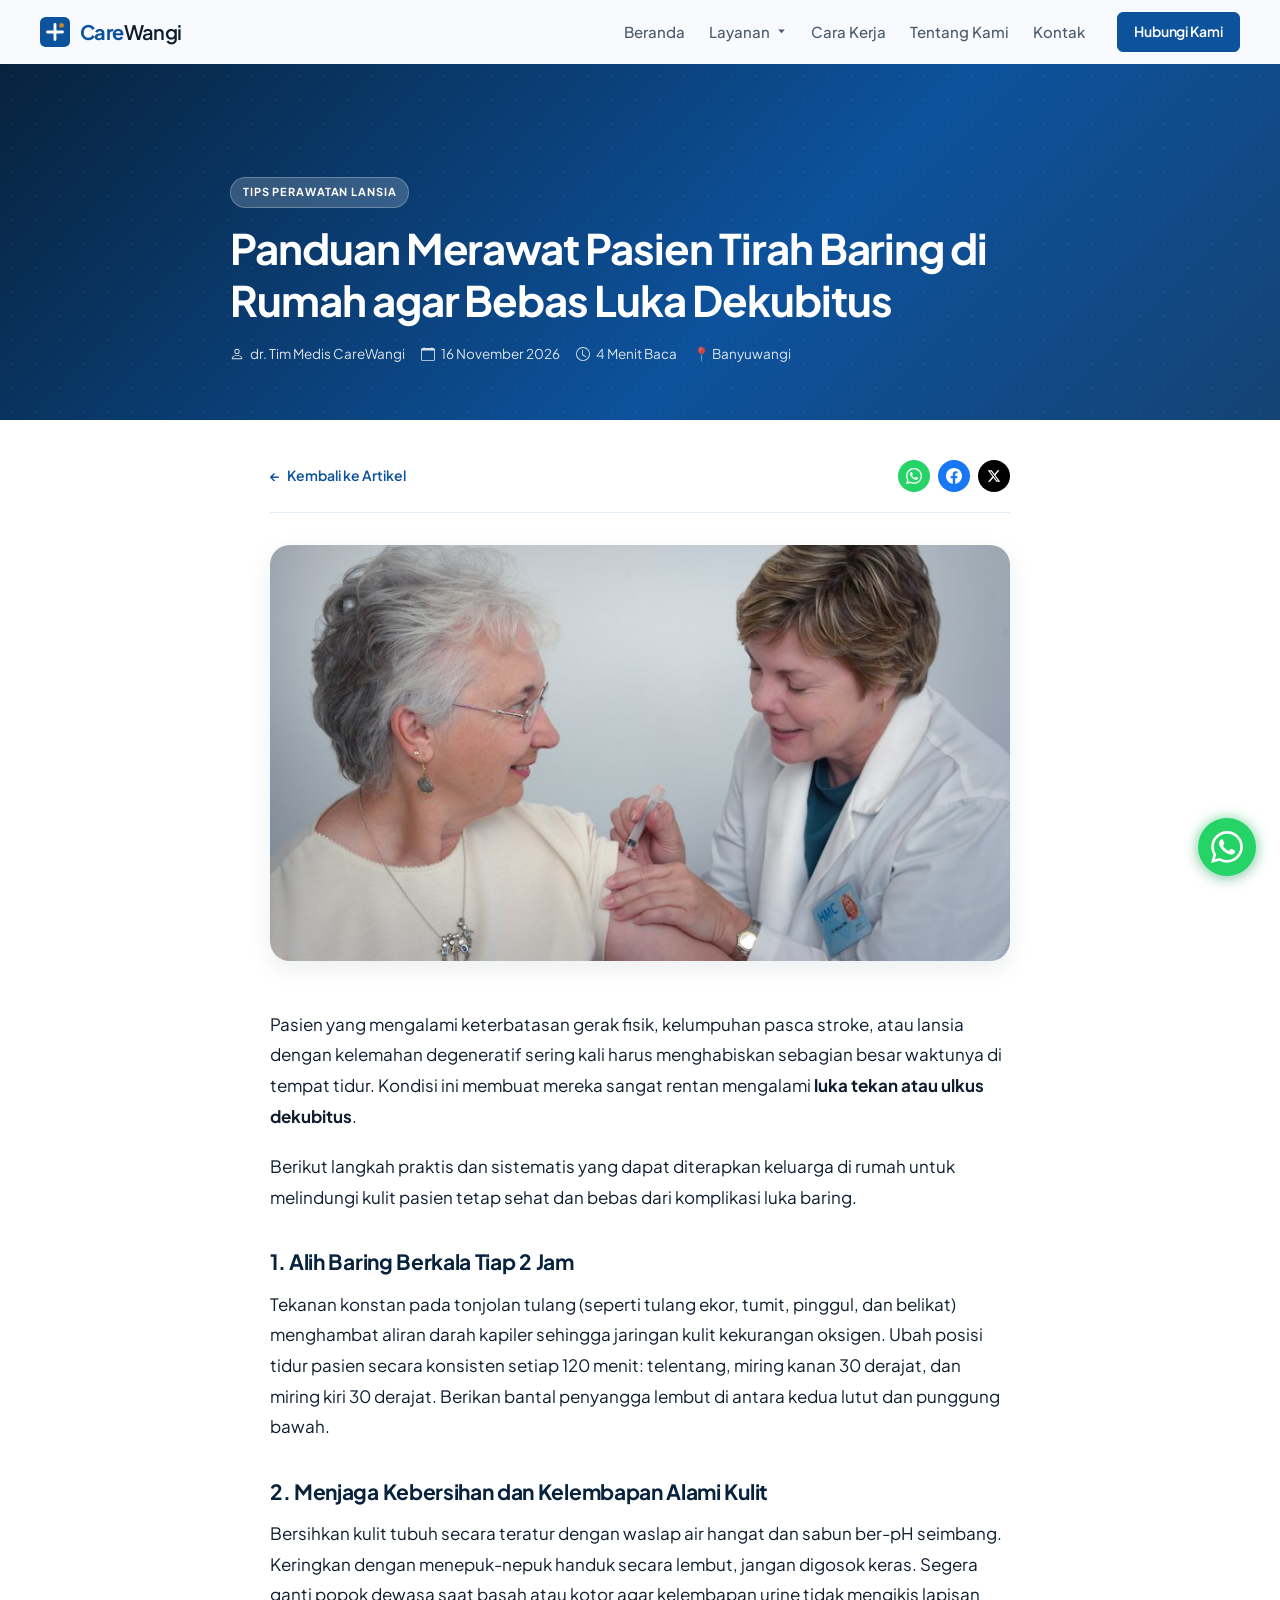
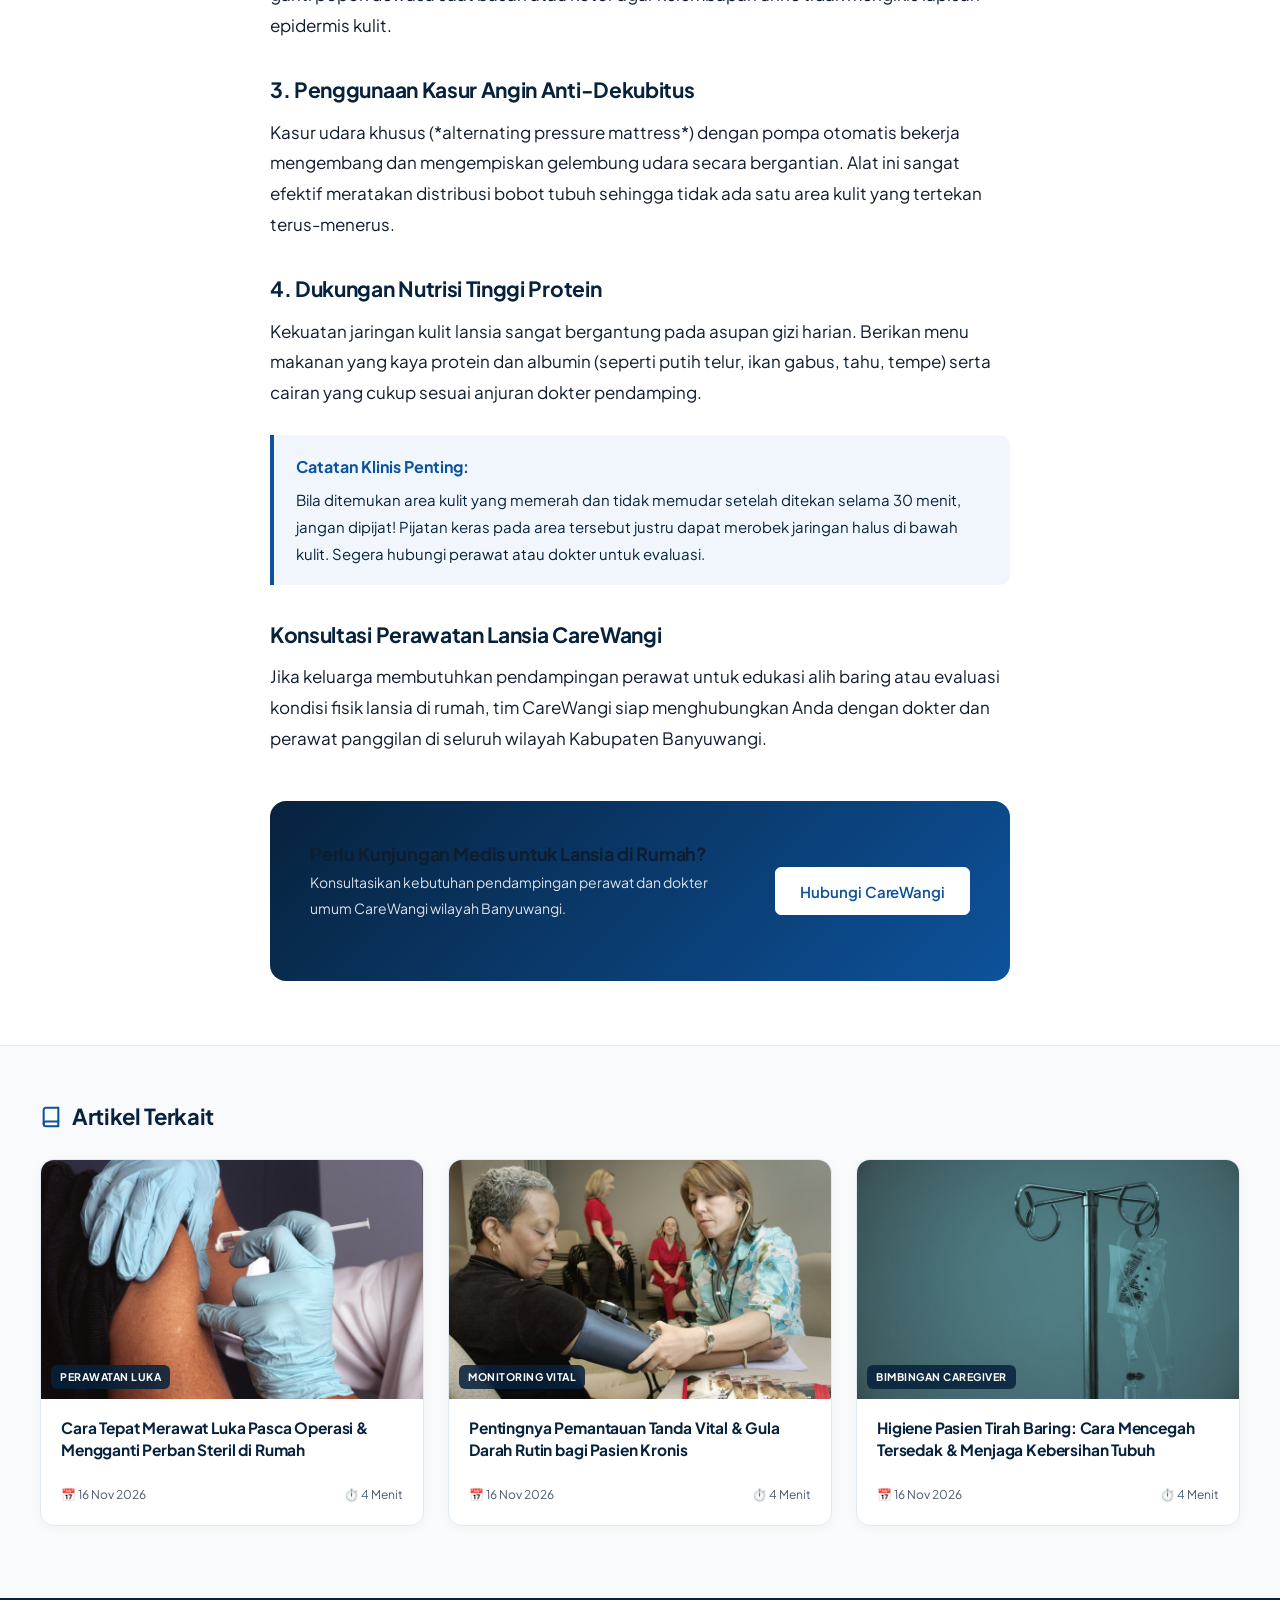
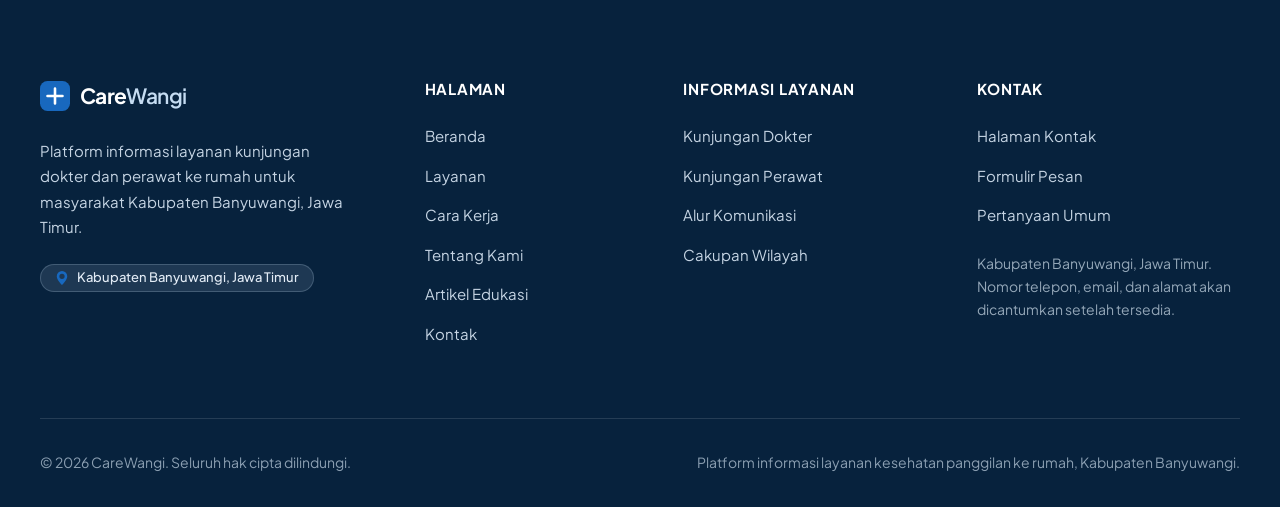
==== commit 8ea12d8a: "revisi: hapus menu artikel dari navbar dan sesuaikan tata letak halaman artikel agar simpel dengan r" ====
--- a/artikel-cegah-dekubitus.html
+++ b/artikel-cegah-dekubitus.html
@@ -4,7 +4,7 @@
   <meta charset="UTF-8">
   <meta name="viewport" content="width=device-width, initial-scale=1.0">
   <title>Panduan Merawat Pasien Tirah Baring agar Bebas Luka Dekubitus — CareWangi</title>
-  <meta name="description" content="Ketahui teknik alih baring berkala, pemilihan kasur medis anti-dekubitus, serta cara menjaga higienitas kulit lansia yang berbaring lama di rumah.">
+  <meta name="description" content="Ketahui langkah praktis pencegahan luka dekubitus pada lansia dan pasien tirah baring di rumah dari tim medis CareWangi Banyuwangi.">
   <meta name="theme-color" content="#0D529C">
   <link rel="icon" href="assets/icons/logo.svg" type="image/svg+xml">
   <link rel="preconnect" href="https://fonts.googleapis.com">
@@ -16,6 +16,7 @@
 <body data-page="artikel">
   <a class="skip-link" href="#main">Lewati ke konten utama</a>
 
+  <!-- SITE HEADER -->
   <header class="site-header" id="nav">
     <div class="site-container nav-container">
       <a href="index.html" class="brand-logo" aria-label="CareWangi Beranda">
@@ -80,7 +81,6 @@
           </li>
           <li><a href="cara-kerja.html" class="nav-link">Cara Kerja</a></li>
           <li><a href="tentang-kami.html" class="nav-link">Tentang Kami</a></li>
-          <li><a href="artikel.html" class="nav-link active" aria-current="page">Artikel</a></li>
           <li><a href="kontak.html" class="nav-link">Kontak</a></li>
         </ul>
         <div class="nav-cta">
@@ -92,171 +92,159 @@
 
   <div class="nav-backdrop" id="navBackdrop" aria-hidden="true"></div>
 
+  <!-- ARTICLE HERO (Simpel & Elegan sesuai Referensi) -->
+  <header class="article-simple-hero">
+    <div class="site-container">
+      <span class="article-hero-tag">Tips Perawatan Lansia</span>
+      <h1 class="article-hero-heading">Panduan Merawat Pasien Tirah Baring di Rumah agar Bebas Luka Dekubitus</h1>
+      <div class="article-hero-meta">
+        <span class="article-hero-meta-item">
+          <svg viewBox="0 0 16 16" width="14" height="14" fill="currentColor" aria-hidden="true"><path d="M8 8a3 3 0 1 0 0-6 3 3 0 0 0 0 6zm2-3a2 2 0 1 1-4 0 2 2 0 0 1 4 0zm4 8c0 1-1 1-1 1H3s-1 0-1-1 1-4 6-4 6 3 6 4zm-1-.004c-.001-.246-.154-.986-.832-1.664C11.516 10.68 10.289 10 8 10c-2.29 0-3.516.68-4.168 1.332-.678.678-.83 1.418-.832 1.664h10z"/></svg>
+          dr. Tim Medis CareWangi
+        </span>
+        <span class="article-hero-meta-item">
+          <svg viewBox="0 0 16 16" width="14" height="14" fill="currentColor" aria-hidden="true"><path d="M3.5 0a.5.5 0 0 1 .5.5V1h8V.5a.5.5 0 0 1 1 0V1h1a2 2 0 0 1 2 2v11a2 2 0 0 1-2 2H2a2 2 0 0 1-2-2V3a2 2 0 0 1 2-2h1V.5a.5.5 0 0 1 .5-.5zM1 4v10a1 1 0 0 0 1 1h12a1 1 0 0 0 1-1V4H1z"/></svg>
+          16 November 2026
+        </span>
+        <span class="article-hero-meta-item">
+          <svg viewBox="0 0 16 16" width="14" height="14" fill="currentColor" aria-hidden="true"><path d="M8 3.5a.5.5 0 0 0-1 0V9a.5.5 0 0 0 .252.434l3.5 2a.5.5 0 0 0 .496-.868L8 8.71V3.5z"/><path d="M8 16A8 8 0 1 0 8 0a8 8 0 0 0 0 16zm7-8A7 7 0 1 1 1 8a7 7 0 0 1 14 0z"/></svg>
+          4 Menit Baca
+        </span>
+        <span class="article-hero-meta-item">
+          📍 Banyuwangi
+        </span>
+      </div>
+    </div>
+  </header>
+
   <main id="main">
-    <article class="single-article-page">
-      <header class="page-hero">
-        <div class="site-container">
-          <div class="page-hero-inner" style="max-width: 860px;">
-            <nav class="crumbs" aria-label="Breadcrumb">
-              <a href="index.html">Beranda</a>
-              <span aria-hidden="true">/</span>
-              <a href="artikel.html">Artikel Edukasi</a>
-              <span aria-hidden="true">/</span>
-              <span>Pencegahan Dekubitus</span>
-            </nav>
-            <span class="article-tag" style="font-size: 0.8125rem;">TIPS PERAWATAN LANSIA</span>
-            <h1 class="single-article-title">Panduan Merawat Pasien Tirah Baring di Rumah agar Bebas Luka Dekubitus</h1>
-            <p class="single-article-lead">Tirah baring berkepanjangan pada orang tua atau pasien pasca stroke memerlukan perhatian khusus terhadap integritas kulit. Pelajari teknik pencegahan dekubitus yang efektif dan aman di lingkungan rumah.</p>
-            
-            <div class="article-full-meta">
-              <span class="article-full-meta-item">
-                <svg viewBox="0 0 16 16" width="14" height="14" fill="currentColor" aria-hidden="true"><path d="M8 8a3 3 0 1 0 0-6 3 3 0 0 0 0 6zm2-3a2 2 0 1 1-4 0 2 2 0 0 1 4 0zm4 8c0 1-1 1-1 1H3s-1 0-1-1 1-4 6-4 6 3 6 4zm-1-.004c-.001-.246-.154-.986-.832-1.664C11.516 10.68 10.289 10 8 10c-2.29 0-3.516.68-4.168 1.332-.678.678-.83 1.418-.832 1.664h10z"/></svg>
-                Ditinjau oleh: <strong>dr. Tim Medis CareWangi</strong>
-              </span>
-              <span>•</span>
-              <span class="article-full-meta-item">
-                <svg viewBox="0 0 16 16" width="14" height="14" fill="currentColor" aria-hidden="true"><path d="M8 3.5a.5.5 0 0 0-1 0V9a.5.5 0 0 0 .252.434l3.5 2a.5.5 0 0 0 .496-.868L8 8.71V3.5z"/><path d="M8 16A8 8 0 1 0 8 0a8 8 0 0 0 0 16zm7-8A7 7 0 1 1 1 8a7 7 0 0 1 14 0z"/></svg>
-                4 Menit Baca
-              </span>
-              <span>•</span>
-              <span>Wilayah: Kabupaten Banyuwangi</span>
-            </div>
+    <!-- BODY ARTIKEL SATU KOLOM (Clean & Readable) -->
+    <div class="article-simple-body-wrap">
+      <div class="article-simple-body-container">
+        <!-- TOP SUBNAV & SHARE -->
+        <div class="article-subnav-bar">
+          <a href="artikel.html" class="article-back-link">
+            <span aria-hidden="true">←</span>
+            <span>Kembali ke Artikel</span>
+          </a>
+          <div class="article-share-group" aria-label="Bagikan artikel ini">
+            <a href="https://api.whatsapp.com/send?text=Panduan%20Merawat%20Pasien%20Tirah%20Baring%20agar%20Bebas%20Luka%20Dekubitus%20-%20CareWangi" target="_blank" rel="noopener noreferrer" class="share-btn-circle share-wa" title="Bagikan ke WhatsApp" aria-label="WhatsApp">
+              <svg viewBox="0 0 24 24" width="16" height="16" fill="currentColor"><path d="M.057 24l1.687-6.163c-1.041-1.804-1.588-3.849-1.587-5.946.003-6.556 5.338-11.891 11.893-11.891 3.181.001 6.167 1.24 8.413 3.488 2.245 2.248 3.481 5.236 3.48 8.414-.003 6.557-5.338 11.892-11.893 11.892-1.99-.001-3.951-.5-5.688-1.448l-6.305 1.654zm6.597-3.807c1.676.995 3.276 1.591 5.392 1.592 5.448 0 9.886-4.434 9.889-9.885.002-5.462-4.415-9.89-9.881-9.892-5.452 0-9.887 4.434-9.889 9.884-.001 2.225.651 3.891 1.746 5.634l-.999 3.648 3.742-.981zm11.387-5.464c-.074-.124-.272-.198-.57-.347-.297-.149-1.758-.868-2.031-.967-.272-.099-.47-.149-.669.149-.198.297-.768.967-.941 1.165-.173.198-.347.223-.644.074-.297-.149-1.255-.462-2.39-1.475-.883-.788-1.48-1.761-1.653-2.059-.173-.297-.018-.458.13-.606.134-.133.297-.347.446-.521.151-.172.2-.296.3-.495.099-.198.05-.372-.025-.521-.075-.148-.669-1.611-.916-2.206-.242-.579-.487-.501-.669-.51l-.57-.01c-.198 0-.52.074-.792.372s-1.04 1.016-1.04 2.479 1.065 2.876 1.213 3.074c.149.198 2.095 3.2 5.076 4.487.709.306 1.263.489 1.694.626.712.226 1.36.194 1.872.118.571-.085 1.758-.719 2.006-1.413.248-.695.248-1.29.173-1.414z"/></svg>
+            </a>
+            <a href="https://www.facebook.com/sharer/sharer.php?u=https://carewangi.id/artikel-cegah-dekubitus.html" target="_blank" rel="noopener noreferrer" class="share-btn-circle share-fb" title="Bagikan ke Facebook" aria-label="Facebook">
+              <svg viewBox="0 0 24 24" width="16" height="16" fill="currentColor"><path d="M24 12.073c0-6.627-5.373-12-12-12s-12 5.373-12 12c0 5.99 4.388 10.954 10.125 11.854v-8.385H7.078v-3.47h3.047V9.43c0-3.007 1.792-4.669 4.533-4.669 1.312 0 2.686.235 2.686.235v2.953H15.83c-1.491 0-1.956.925-1.956 1.874v2.25h3.328l-.532 3.47h-2.796v8.385C19.612 23.027 24 18.062 24 12.073z"/></svg>
+            </a>
+            <a href="https://twitter.com/intent/tweet?text=Panduan%20Merawat%20Pasien%20Tirah%20Baring%20agar%20Bebas%20Luka%20Dekubitus" target="_blank" rel="noopener noreferrer" class="share-btn-circle share-x" title="Bagikan ke X" aria-label="X">
+              <svg viewBox="0 0 24 24" width="14" height="14" fill="currentColor"><path d="M18.244 2.25h3.308l-7.227 8.26 8.502 11.24H16.17l-5.214-6.817L4.99 21.75H1.68l7.73-8.835L1.254 2.25H8.08l4.713 6.231zm-1.161 17.52h1.833L7.084 4.126H5.117z"/></svg>
+            </a>
           </div>
         </div>
-      </header>
-
-      <section class="section" style="padding-top: var(--s6);">
-        <div class="site-container articles-layout">
-          <!-- MAIN READING CONTENT -->
-          <div class="articles-main-content">
-            <div class="single-article-media">
-              <img src="assets/images/artikel-dekubitus.jpg" alt="Perawatan pasien lansia tirah baring di rumah" width="900" height="500">
-            </div>
-
-            <div class="article-toc">
-              <div class="article-toc-title">Daftar Isi Artikel:</div>
-              <ul class="article-toc-list">
-                <li><a href="#apa-itu-dekubitus">1. Apa Itu Luka Dekubitus dan Mengapa Bisa Terjadi?</a></li>
-                <li><a href="#titik-rawan">2. Titik-Titik Tubuh yang Paling Rawan Mengalami Luka</a></li>
-                <li><a href="#langkah-pencegahan">3. 4 Langkah Nyata Mencegah Dekubitus di Rumah</a></li>
-                <li><a href="#tanda-bahaya">4. Tanda Bahaya yang Memerlukan Perawat Medis</a></li>
-              </ul>
-            </div>
-
-            <div class="article-full-content">
-              <h2 id="apa-itu-dekubitus">1. Apa Itu Luka Dekubitus dan Mengapa Bisa Terjadi?</h2>
-              <p>Pasien yang mengalami kelemahan fisik kronis, kelumpuhan pasca stroke, cedera tulang belakang, atau kondisi penurunan kesadaran sering kali harus berbaring di tempat tidur selama berbulan-bulan (<em>bedridden</em>). Kondisi ini menciptakan risiko besar terbentuknya <strong>luka tekan atau ulkus dekubitus</strong> (<em>pressure ulcer</em>).</p>
-              <p>Luka dekubitus timbul akibat tekanan terus-menerus antara tonjolan tulang dan permukaan kasur. Tekanan ini menjepit pembuluh darah kapiler di lapisan kulit dan otot, sehingga aliran darah terhenti. Tanpa pasokan oksigen dan nutrisi, jaringan kulit mengalami kematian sel (nekrosis) dan membuka luka yang rentan terhadap infeksi bakteri berbahaya.</p>
-
-              <h2 id="titik-rawan">2. Titik-Titik Tubuh yang Paling Rawan Mengalami Luka</h2>
-              <p>Pada pasien yang berbaring telentang, area yang paling berisiko adalah:</p>
-              <ul>
-                <li><strong>Tulang ekor dan bokong (sakrum):</strong> Memikul beban terberat saat berbaring.</li>
-                <li><strong>Tumit kaki:</strong> Lapisan lemak sangat tipis di atas tulang tumit.</li>
-                <li><strong>Tulang belikat dan punggung atas.</strong></li>
-                <li><strong>Bagian belakang kepala (oksiput).</strong></li>
-                <li><strong>Pinggul dan pergelangan kaki luar:</strong> Jika pasien dalam posisi miring terlalu lama.</li>
-              </ul>
-
-              <h2 id="langkah-pencegahan">3. 4 Langkah Nyata Mencegah Dekubitus di Rumah</h2>
-              <p>Pencegahan dekubitus jauh lebih mudah, tidak menimbulkan rasa sakit, dan jauh lebih hemat biaya dibandingkan mengobati luka dekubitus yang sudah mencapai stadium lanjut.</p>
-
-              <h3>A. Jadwal Rotasi Posisi Alih Baring Tiap 2 Jam</h3>
-              <p>Ini adalah prinsip nomor satu pencegahan dekubitus. Jangan pernah membiarkan pasien berada di satu posisi yang sama lebih dari 120 menit. Buat jadwal sederhana:</p>
-              <ul>
-                <li><strong>Pukul 08.00:</strong> Telentang dengan bantal penyangga empuk di bawah betis (agar tumit melayang).</li>
-                <li><strong>Pukul 10.00:</strong> Miring ke sisi kanan dengan sudut kemiringan 30 derajat, selipkan bantal lembut di antara kedua lutut.</li>
-                <li><strong>Pukul 12.00:</strong> Kembali telentang.</li>
-                <li><strong>Pukul 14.00:</strong> Miring ke sisi kiri dengan ganjalan bantal punggung.</li>
-              </ul>
-
-              <h3>B. Jaga Kebersihan dan Kelembapan Alami Kulit</h3>
-              <p>Kulit yang terlalu kering mudah retak dan pecah, sedangkan kulit yang terlalu basah (misalnya akibat popok basah atau keringat) mudah terkelupas karena maserasi. Bersihkan tubuh pasien minimal dua kali sehari menggunakan handuk lembut dan air hangat suam kuku. Selalu oleskan lotion pelembap medis non-parfum untuk menjaga keutuhan barier kulit.</p>
-
-              <h3>C. Manfaatkan Kasur Angin Anti-Dekubitus (Alternating Mattress)</h3>
-              <p>Kasur angin bergelombang dengan mesin kompresor otomatis sangat direkomendasikan bagi pasien tirah baring. Udara pada selang kasur akan mengembang dan mengempis bergantian setiap beberapa menit, sehingga titik tumpu tekanan tubuh berpindah-pindah secara otomatis.</p>
-
-              <h3>D. Penuhi Nutrisi Tinggi Protein dan Hidrasi Cukup</h3>
-              <p>Protein dan albumin adalah fondasi utama pembentukan jaringan kulit baru. Berikan asupan putih telur, ikan gabus, tahu, serta kaldu bergizi sesuai anjuran dokter penanggung jawab.</p>
-
-              <div class="article-callout-box">
-                <strong>Peringatan Penting Keluarga:</strong>
-                Jika Anda melihat area kulit memerah yang tidak kunjung memudar setelah ditekan dengan jari (non-blanchable erythema), <strong>JANGAN PERNAH MEMIJAT</strong> area tersebut! Memijat area kemerahan justru mempercepat kerusakan jaringan bawah kulit.
-              </div>
-
-              <h2 id="tanda-bahaya">4. Tanda Bahaya yang Memerlukan Perawat Medis</h2>
-              <p>Segera hubungi tenaga kesehatan apabila Anda menemukan kondisi berikut pada pasien:</p>
-              <ul>
-                <li>Kulit melepuh menyerupai luka bakar atau terdapat luka terbuka berlubang.</li>
-                <li>Keluar cairan berwarna kekuningan/kehijauan (nanah) atau beraroma tidak sedap dari luka.</li>
-                <li>Suhu tubuh pasien mendadak naik (demam di atas 38°C) yang menandakan infeksi sistemik.</li>
-              </ul>
-
-              <div class="article-author-card">
-                <div class="author-avatar">CW</div>
-                <div class="author-info">
-                  <h4>Ditinjau oleh dr. Tim Medis CareWangi</h4>
-                  <p>Informasi medis ini disusun dan ditinjau secara profesional oleh dokter dan perawat CareWangi untuk mendukung edukasi kesehatan keluarga di wilayah Kabupaten Banyuwangi.</p>
-                </div>
-              </div>
-
-              <div class="article-share-bar">
-                <span class="article-share-text">Bagikan artikel ini kepada keluarga:</span>
-                <div class="article-share-actions">
-                  <a href="https://api.whatsapp.com/send?text=Panduan%20Merawat%20Pasien%20Tirah%20Baring%20agar%20Bebas%20Luka%20Dekubitus%20-%20CareWangi" target="_blank" rel="noopener noreferrer" class="btn btn-outline btn-sm">Bagikan ke WhatsApp</a>
-                </div>
-              </div>
-
-              <div class="article-action-banner">
-                <div class="article-action-text">
-                  <h4>Butuh Kunjungan Dokter atau Perawat ke Rumah Anda?</h4>
-                  <p>Konsultasikan kebutuhan perawatan tirah baring anggota keluarga Anda di Kabupaten Banyuwangi bersama CareWangi.</p>
-                </div>
-                <a href="https://wa.me/?text=Halo%20CareWangi%2C%20saya%20ingin%20konsultasi%20layanan%20kunjungan%20perawat%20untuk%20pasien%20tirah%20baring." class="btn btn-primary" target="_blank" rel="noopener noreferrer">Hubungi CareWangi</a>
-              </div>
-            </div>
+
+        <!-- FOTO ARTIKEL UTAMA -->
+        <div class="single-article-media">
+          <img src="assets/images/artikel-dekubitus.jpg" alt="Pendampingan pasien tirah baring di rumah" width="800" height="450">
+        </div>
+
+        <!-- ISI ARTIKEL BERSIH -->
+        <div class="article-content-clean">
+          <p>Pasien yang mengalami keterbatasan gerak fisik, kelumpuhan pasca stroke, atau lansia dengan kelemahan degeneratif sering kali harus menghabiskan sebagian besar waktunya di tempat tidur. Kondisi ini membuat mereka sangat rentan mengalami <strong>luka tekan atau ulkus dekubitus</strong>.</p>
+          
+          <p>Berikut langkah praktis dan sistematis yang dapat diterapkan keluarga di rumah untuk melindungi kulit pasien tetap sehat dan bebas dari komplikasi luka baring.</p>
+
+          <h2>1. Alih Baring Berkala Tiap 2 Jam</h2>
+          <p>Tekanan konstan pada tonjolan tulang (seperti tulang ekor, tumit, pinggul, dan belikat) menghambat aliran darah kapiler sehingga jaringan kulit kekurangan oksigen. Ubah posisi tidur pasien secara konsisten setiap 120 menit: telentang, miring kanan 30 derajat, dan miring kiri 30 derajat. Berikan bantal penyangga lembut di antara kedua lutut dan punggung bawah.</p>
+
+          <h2>2. Menjaga Kebersihan dan Kelembapan Alami Kulit</h2>
+          <p>Bersihkan kulit tubuh secara teratur dengan waslap air hangat dan sabun ber-pH seimbang. Keringkan dengan menepuk-nepuk handuk secara lembut, jangan digosok keras. Segera ganti popok dewasa saat basah atau kotor agar kelembapan urine tidak mengikis lapisan epidermis kulit.</p>
+
+          <h2>3. Penggunaan Kasur Angin Anti-Dekubitus</h2>
+          <p>Kasur udara khusus (*alternating pressure mattress*) dengan pompa otomatis bekerja mengembang dan mengempiskan gelembung udara secara bergantian. Alat ini sangat efektif meratakan distribusi bobot tubuh sehingga tidak ada satu area kulit yang tertekan terus-menerus.</p>
+
+          <h2>4. Dukungan Nutrisi Tinggi Protein</h2>
+          <p>Kekuatan jaringan kulit lansia sangat bergantung pada asupan gizi harian. Berikan menu makanan yang kaya protein dan albumin (seperti putih telur, ikan gabus, tahu, tempe) serta cairan yang cukup sesuai anjuran dokter pendamping.</p>
+
+          <div class="article-callout-clean">
+            <strong>Catatan Klinis Penting:</strong>
+            Bila ditemukan area kulit yang memerah dan tidak memudar setelah ditekan selama 30 menit, jangan dipijat! Pijatan keras pada area tersebut justru dapat merobek jaringan halus di bawah kulit. Segera hubungi perawat atau dokter untuk evaluasi.
           </div>
 
-          <!-- SIDEBAR -->
-          <aside class="article-sidebar">
-            <div class="sidebar-widget">
-              <h3 class="sidebar-widget-title">Artikel Terkait Lainnya</h3>
-              <nav class="sidebar-nav-list" aria-label="Artikel Terkait">
-                <a href="artikel-perawatan-luka.html" class="sidebar-nav-item">
-                  <span>🩹 Perawatan Luka Pasca Bedah</span>
-                </a>
-                <a href="artikel-tanda-vital.html" class="sidebar-nav-item">
-                  <span>🩺 Monitoring Tanda Vital Rutin</span>
-                </a>
-                <a href="artikel-pasca-rawat.html" class="sidebar-nav-item">
-                  <span>🏥 Transisi Pasca Rawat Inap RS</span>
-                </a>
-                <a href="artikel-edukasi-caregiver.html" class="sidebar-nav-item">
-                  <span>💡 Higiene &amp; Bimbingan Caregiver</span>
-                </a>
-              </nav>
-            </div>
-
-            <div class="sidebar-widget">
-              <h3 class="sidebar-widget-title">Layanan Terkait</h3>
-              <p style="font-size: 0.84375rem; color: var(--ink-muted); margin-bottom: 12px; line-height: 1.5;">Informasi kunjungan dokter lansia dan perawat medis ke rumah di Banyuwangi.</p>
-              <div style="display: flex; flex-direction: column; gap: 8px;">
-                <a href="layanan.html#dokter-lansia" class="btn btn-outline btn-sm" style="width: 100%; justify-content: center;">Konsultasi Lansia</a>
-                <a href="layanan.html#perawat-luka" class="btn btn-outline btn-sm" style="width: 100%; justify-content: center;">Perawatan Luka Medis</a>
-              </div>
-            </div>
-
-            <div class="sidebar-widget" style="background: var(--sage-50); border-color: var(--sage);">
-              <h3 class="sidebar-widget-title" style="color: var(--teal-dark);">Konsultasi CareWangi</h3>
-              <p style="font-size: 0.84375rem; color: var(--ink-muted); margin-bottom: 12px; line-height: 1.5;">Ketahui jadwal kunjungan tenaga kesehatan untuk wilayah Kabupaten Banyuwangi.</p>
-              <a href="kontak.html" class="btn btn-primary btn-sm" style="width: 100%; justify-content: center;">Hubungi Kontak Kami →</a>
-            </div>
-          </aside>
-        </div>
-      </section>
-    </article>
+          <h2>Konsultasi Perawatan Lansia CareWangi</h2>
+          <p>Jika keluarga membutuhkan pendampingan perawat untuk edukasi alih baring atau evaluasi kondisi fisik lansia di rumah, tim CareWangi siap menghubungkan Anda dengan dokter dan perawat panggilan di seluruh wilayah Kabupaten Banyuwangi.</p>
+
+          <!-- Banner CTA WhatsApp -->
+          <div class="article-action-banner">
+            <div class="article-action-text">
+              <h4>Perlu Kunjungan Medis untuk Lansia di Rumah?</h4>
+              <p>Konsultasikan kebutuhan pendampingan perawat dan dokter umum CareWangi wilayah Banyuwangi.</p>
+            </div>
+            <a href="https://wa.me/?text=Halo%20CareWangi%2C%20saya%20ingin%20konsultasi%20layanan%20kunjungan%20lansia%20tirah%20baring." class="btn btn-primary" target="_blank" rel="noopener noreferrer">Hubungi CareWangi</a>
+          </div>
+        </div>
+      </div>
+    </div>
+
+    <!-- SECTION ARTIKEL TERKAIT (Persis Gambar Referensi User) -->
+    <section class="section-related-articles" aria-labelledby="related-title">
+      <div class="site-container">
+        <div class="related-articles-header">
+          <svg class="related-articles-icon" viewBox="0 0 24 24" fill="none" stroke="currentColor" stroke-width="2.2" stroke-linecap="round" stroke-linejoin="round" aria-hidden="true">
+            <path d="M4 19.5A2.5 2.5 0 0 1 6.5 17H20"></path>
+            <path d="M6.5 2H20v20H6.5A2.5 2.5 0 0 1 4 19.5v-15A2.5 2.5 0 0 1 6.5 2z"></path>
+          </svg>
+          <h3 id="related-title">Artikel Terkait</h3>
+        </div>
+
+        <div class="related-articles-grid">
+          <!-- CARD 1 -->
+          <a href="artikel-perawatan-luka.html" class="related-card">
+            <div class="related-card-media">
+              <img src="assets/images/artikel-perawatan-luka.jpg" alt="Perawatan luka pasca bedah steril oleh perawat" loading="lazy" width="400" height="250">
+              <span class="related-card-badge">Perawatan Luka</span>
+            </div>
+            <div class="related-card-body">
+              <h4 class="related-card-title">Cara Tepat Merawat Luka Pasca Operasi &amp; Mengganti Perban Steril di Rumah</h4>
+              <div class="related-card-meta">
+                <span class="related-card-meta-item">📅 16 Nov 2026</span>
+                <span class="related-card-meta-item">⏱️ 4 Menit</span>
+              </div>
+            </div>
+          </a>
+
+          <!-- CARD 2 -->
+          <a href="artikel-tanda-vital.html" class="related-card">
+            <div class="related-card-media">
+              <img src="assets/images/artikel-tanda-vital.jpg" alt="Pemeriksaan tanda vital dan gula darah berkala" loading="lazy" width="400" height="250">
+              <span class="related-card-badge">Monitoring Vital</span>
+            </div>
+            <div class="related-card-body">
+              <h4 class="related-card-title">Pentingnya Pemantauan Tanda Vital &amp; Gula Darah Rutin bagi Pasien Kronis</h4>
+              <div class="related-card-meta">
+                <span class="related-card-meta-item">📅 16 Nov 2026</span>
+                <span class="related-card-meta-item">⏱️ 4 Menit</span>
+              </div>
+            </div>
+          </a>
+
+          <!-- CARD 3 -->
+          <a href="artikel-edukasi-caregiver.html" class="related-card">
+            <div class="related-card-media">
+              <img src="assets/images/artikel-caregiver.jpg" alt="Pendampingan caregiver keluarga untuk lansia di rumah" loading="lazy" width="400" height="250">
+              <span class="related-card-badge">Bimbingan Caregiver</span>
+            </div>
+            <div class="related-card-body">
+              <h4 class="related-card-title">Higiene Pasien Tirah Baring: Cara Mencegah Tersedak &amp; Menjaga Kebersihan Tubuh</h4>
+              <div class="related-card-meta">
+                <span class="related-card-meta-item">📅 16 Nov 2026</span>
+                <span class="related-card-meta-item">⏱️ 4 Menit</span>
+              </div>
+            </div>
+          </a>
+        </div>
+      </div>
+    </section>
   </main>
 
+  <!-- FOOTER -->
   <footer class="site-footer">
     <div class="site-container footer-grid">
       <div class="footer-col-brand">
@@ -329,4 +317,4 @@
 
   <script src="js/script.js"></script>
 </body>
-</html>
+</html>
--- a/css/style.css
+++ b/css/style.css
@@ -1920,6 +1920,328 @@
   margin-bottom: var(--s5);
 }
 
+/* ==========================================================================
+   SIMPLIFIED SINGLE ARTICLE LAYOUT (Reference Design)
+   ========================================================================== */
+.article-simple-hero {
+  position: relative;
+  background: linear-gradient(135deg, #07223D 0%, #0D529C 60%, #154374 100%);
+  color: #ffffff;
+  padding: calc(var(--nav-h) + 48px) 0 54px;
+  overflow: hidden;
+}
+
+.article-simple-hero::before {
+  content: "";
+  position: absolute;
+  inset: 0;
+  background-image: radial-gradient(rgba(255, 255, 255, 0.08) 1px, transparent 1px);
+  background-size: 24px 24px;
+  opacity: 0.5;
+  pointer-events: none;
+}
+
+.article-simple-hero .site-container {
+  position: relative;
+  max-width: 820px;
+}
+
+.article-hero-tag {
+  display: inline-block;
+  background: rgba(255, 255, 255, 0.18);
+  color: #ffffff;
+  border: 1px solid rgba(255, 255, 255, 0.25);
+  backdrop-filter: blur(6px);
+  font-size: 0.6875rem;
+  font-weight: 700;
+  letter-spacing: 0.08em;
+  text-transform: uppercase;
+  padding: 5px 12px;
+  border-radius: var(--r-full);
+  margin-bottom: 14px;
+}
+
+.article-hero-heading {
+  font-size: clamp(1.85rem, 3.4vw, 2.625rem);
+  font-weight: 700;
+  color: #ffffff;
+  line-height: 1.25;
+  letter-spacing: -0.025em;
+  margin: 0 0 16px 0;
+}
+
+.article-hero-meta {
+  display: flex;
+  flex-wrap: wrap;
+  align-items: center;
+  gap: 16px;
+  font-size: 0.84375rem;
+  color: rgba(255, 255, 255, 0.85);
+}
+
+.article-hero-meta-item {
+  display: inline-flex;
+  align-items: center;
+  gap: 6px;
+}
+
+/* Single Article Body Container (Clean, Centered, No Sidebar) */
+.article-simple-body-wrap {
+  background: var(--surface);
+  padding: 40px 0 64px;
+}
+
+.article-simple-body-container {
+  max-width: 780px;
+  margin: 0 auto;
+  padding: 0 20px;
+}
+
+.article-subnav-bar {
+  display: flex;
+  align-items: center;
+  justify-content: space-between;
+  padding-bottom: 20px;
+  margin-bottom: 32px;
+  border-bottom: 1px solid var(--line);
+}
+
+.article-back-link {
+  display: inline-flex;
+  align-items: center;
+  gap: 6px;
+  font-size: 0.875rem;
+  font-weight: 600;
+  color: var(--teal);
+  text-decoration: none;
+  transition: color 0.18s ease, transform 0.18s ease;
+}
+
+.article-back-link:hover {
+  color: var(--teal-dark);
+  transform: translateX(-3px);
+}
+
+.article-share-group {
+  display: flex;
+  align-items: center;
+  gap: 8px;
+}
+
+.share-btn-circle {
+  width: 32px;
+  height: 32px;
+  border-radius: 50%;
+  display: inline-flex;
+  align-items: center;
+  justify-content: center;
+  color: #ffffff;
+  text-decoration: none;
+  font-size: 0.8125rem;
+  transition: transform 0.18s ease, opacity 0.18s ease;
+}
+
+.share-btn-circle:hover {
+  transform: scale(1.08);
+  opacity: 0.9;
+}
+
+.share-btn-circle.share-wa {
+  background: #25D366;
+}
+
+.share-btn-circle.share-fb {
+  background: #1877F2;
+}
+
+.share-btn-circle.share-x {
+  background: #000000;
+}
+
+/* Article Clean Typography */
+.article-content-clean {
+  font-size: 1.0625rem;
+  line-height: 1.8;
+  color: var(--ink);
+}
+
+.article-content-clean p {
+  margin-bottom: 20px;
+}
+
+.article-content-clean h2 {
+  font-size: 1.3125rem;
+  font-weight: 700;
+  color: var(--teal-deep);
+  margin: 36px 0 12px;
+  line-height: 1.35;
+  letter-spacing: -0.015em;
+}
+
+.article-content-clean h3 {
+  font-size: 1.125rem;
+  font-weight: 700;
+  color: var(--teal-deep);
+  margin: 28px 0 10px;
+}
+
+.article-content-clean ul,
+.article-content-clean ol {
+  margin: 0 0 24px 0;
+  padding-left: 24px;
+}
+
+.article-content-clean li {
+  margin-bottom: 8px;
+  line-height: 1.7;
+}
+
+.article-content-clean li strong {
+  color: var(--teal-deep);
+}
+
+.article-callout-clean {
+  background: var(--sage-50);
+  border-left: 4px solid var(--teal);
+  border-radius: 0 var(--r-md) var(--r-md) 0;
+  padding: 18px 22px;
+  margin: 28px 0;
+  font-size: 0.9375rem;
+  color: var(--teal-deep);
+}
+
+.article-callout-clean strong {
+  display: block;
+  font-size: 1rem;
+  color: var(--teal);
+  margin-bottom: 4px;
+}
+
+/* Related Articles Section (Bottom) */
+.section-related-articles {
+  background: #f8fafc;
+  border-top: 1px solid var(--line);
+  padding: 56px 0 72px;
+}
+
+.related-articles-header {
+  display: flex;
+  align-items: center;
+  gap: 10px;
+  margin-bottom: 28px;
+}
+
+.related-articles-icon {
+  width: 22px;
+  height: 22px;
+  color: var(--teal);
+  flex-shrink: 0;
+}
+
+.related-articles-header h3 {
+  font-size: 1.375rem;
+  font-weight: 700;
+  color: var(--teal-deep);
+  margin: 0;
+  letter-spacing: -0.015em;
+}
+
+.related-articles-grid {
+  display: grid;
+  grid-template-columns: repeat(3, 1fr);
+  gap: 24px;
+}
+
+.related-card {
+  background: #ffffff;
+  border: 1px solid var(--line);
+  border-radius: 14px;
+  overflow: hidden;
+  box-shadow: 0 2px 10px rgba(7, 34, 61, 0.04);
+  display: flex;
+  flex-direction: column;
+  text-decoration: none;
+  color: inherit;
+  transition: transform 0.22s ease, box-shadow 0.22s ease, border-color 0.22s ease;
+}
+
+.related-card:hover {
+  transform: translateY(-4px);
+  box-shadow: 0 12px 28px -6px rgba(13, 82, 156, 0.15);
+  border-color: var(--sage);
+}
+
+.related-card-media {
+  position: relative;
+  width: 100%;
+  aspect-ratio: 16 / 10;
+  overflow: hidden;
+  background: #e2eaf2;
+}
+
+.related-card-media img {
+  width: 100%;
+  height: 100%;
+  object-fit: cover;
+  transition: transform 0.35s ease;
+}
+
+.related-card:hover .related-card-media img {
+  transform: scale(1.05);
+}
+
+.related-card-badge {
+  position: absolute;
+  bottom: 10px;
+  left: 10px;
+  background: rgba(7, 34, 61, 0.85);
+  color: #ffffff;
+  font-size: 0.65625rem;
+  font-weight: 700;
+  padding: 3px 9px;
+  border-radius: 6px;
+  letter-spacing: 0.05em;
+  text-transform: uppercase;
+  backdrop-filter: blur(4px);
+}
+
+.related-card-body {
+  padding: 18px 20px 20px;
+  display: flex;
+  flex-direction: column;
+  flex-grow: 1;
+}
+
+.related-card-title {
+  font-size: 0.96875rem;
+  font-weight: 700;
+  color: var(--teal-deep);
+  line-height: 1.4;
+  margin: 0 0 12px 0;
+  transition: color 0.18s ease;
+}
+
+.related-card:hover .related-card-title {
+  color: var(--teal);
+}
+
+.related-card-meta {
+  margin-top: auto;
+  padding-top: 12px;
+  border-top: 1px solid var(--line-light);
+  display: flex;
+  align-items: center;
+  justify-content: space-between;
+  font-size: 0.75rem;
+  color: var(--ink-muted);
+}
+
+.related-card-meta-item {
+  display: inline-flex;
+  align-items: center;
+  gap: 5px;
+}
+
 .single-article-title {
   font-size: clamp(1.875rem, 3.2vw, 2.625rem);
   font-weight: 700;
@@ -2354,6 +2676,7 @@
   .articles-layout { grid-template-columns: 1fr; }
   .articles-catalog-grid { grid-template-columns: 1fr; }
   .article-sidebar { position: static; }
+  .related-articles-grid { grid-template-columns: repeat(2, 1fr); gap: 18px; }
 
   .cta-editorial { padding: var(--s8) var(--s6); }
   .page-hero { padding: var(--s8) 0 var(--s6); }
@@ -2570,6 +2893,8 @@
   .article-card { flex: 0 0 280px; max-width: 300px; }
   .article-full-item { padding: var(--s4) var(--s3); }
   .article-action-banner { flex-direction: column; align-items: flex-start; gap: var(--s3); }
+  .related-articles-grid { grid-template-columns: 1fr; }
+  .article-subnav-bar { flex-direction: column; align-items: flex-start; gap: 14px; }
 
   .cta-editorial { padding: var(--s6) var(--s4); border-radius: var(--r-lg); }
   .cta-editorial-title { font-size: 1.75rem; }
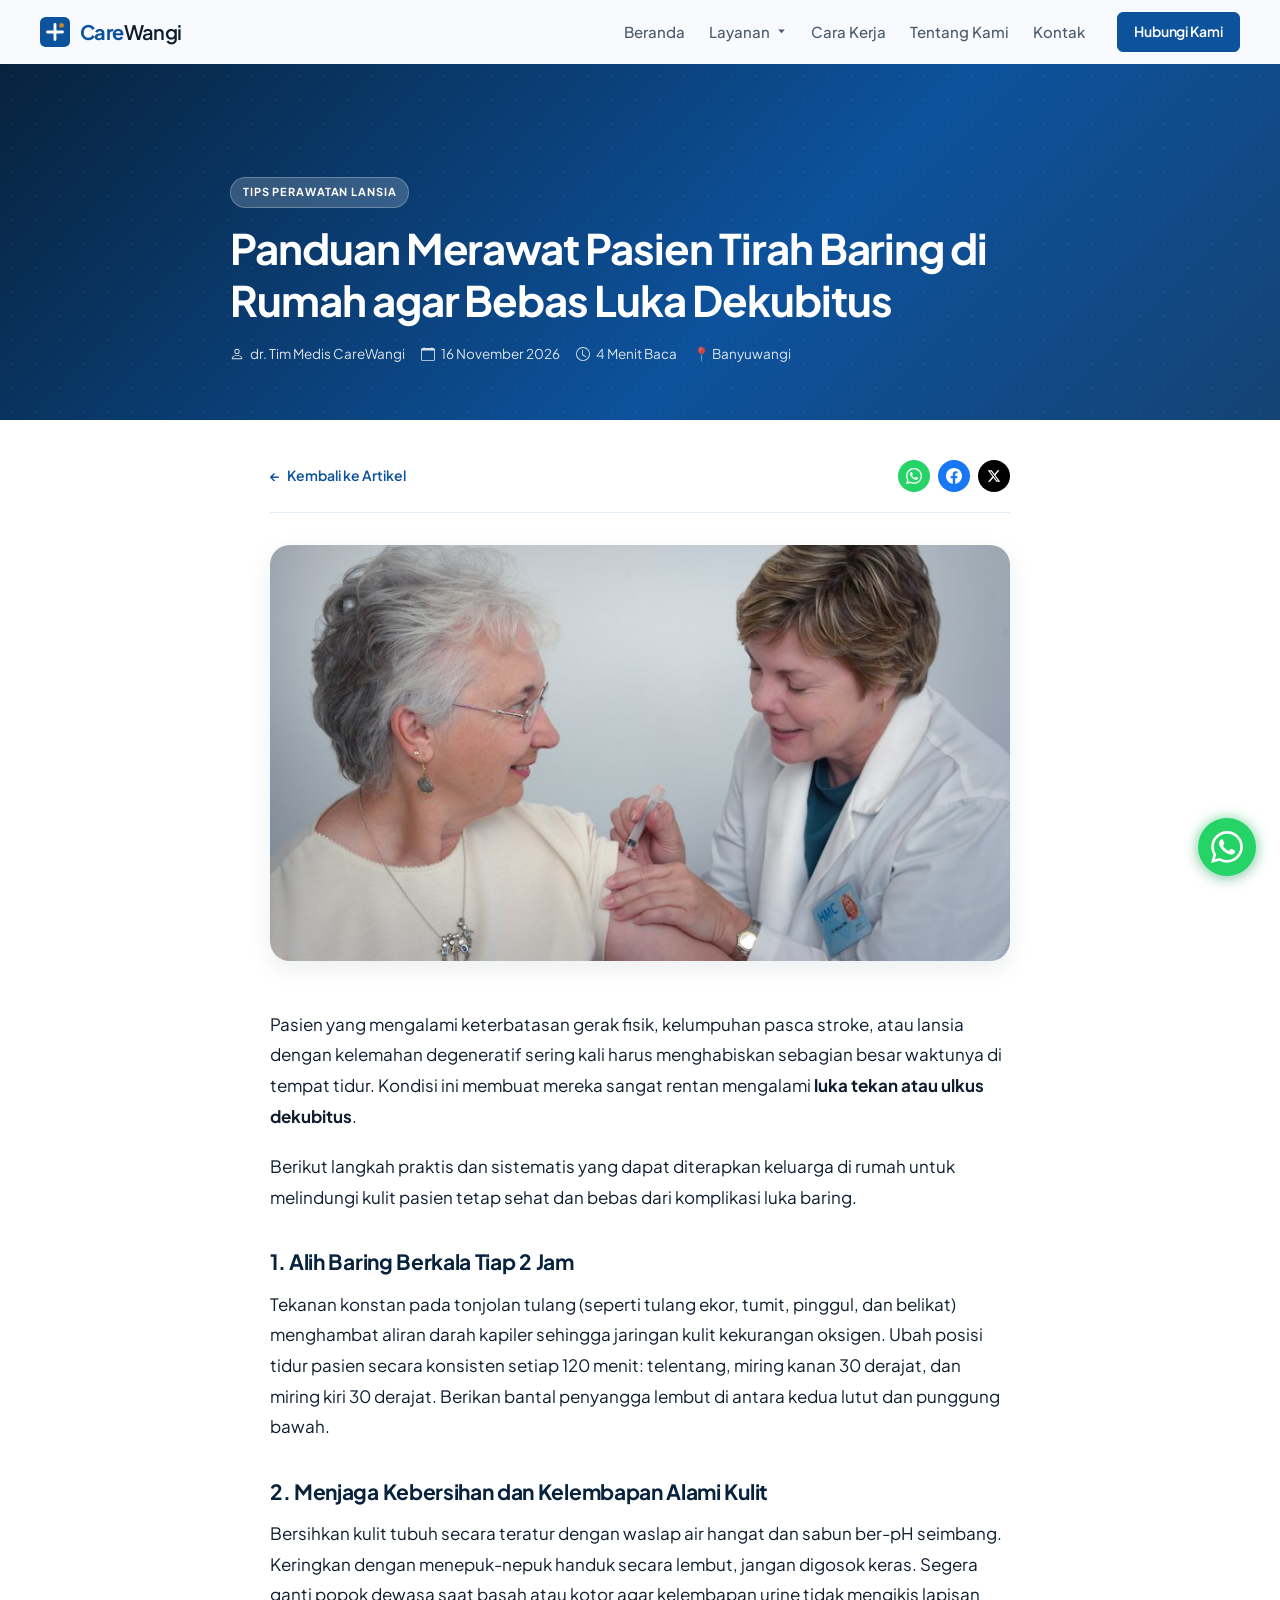
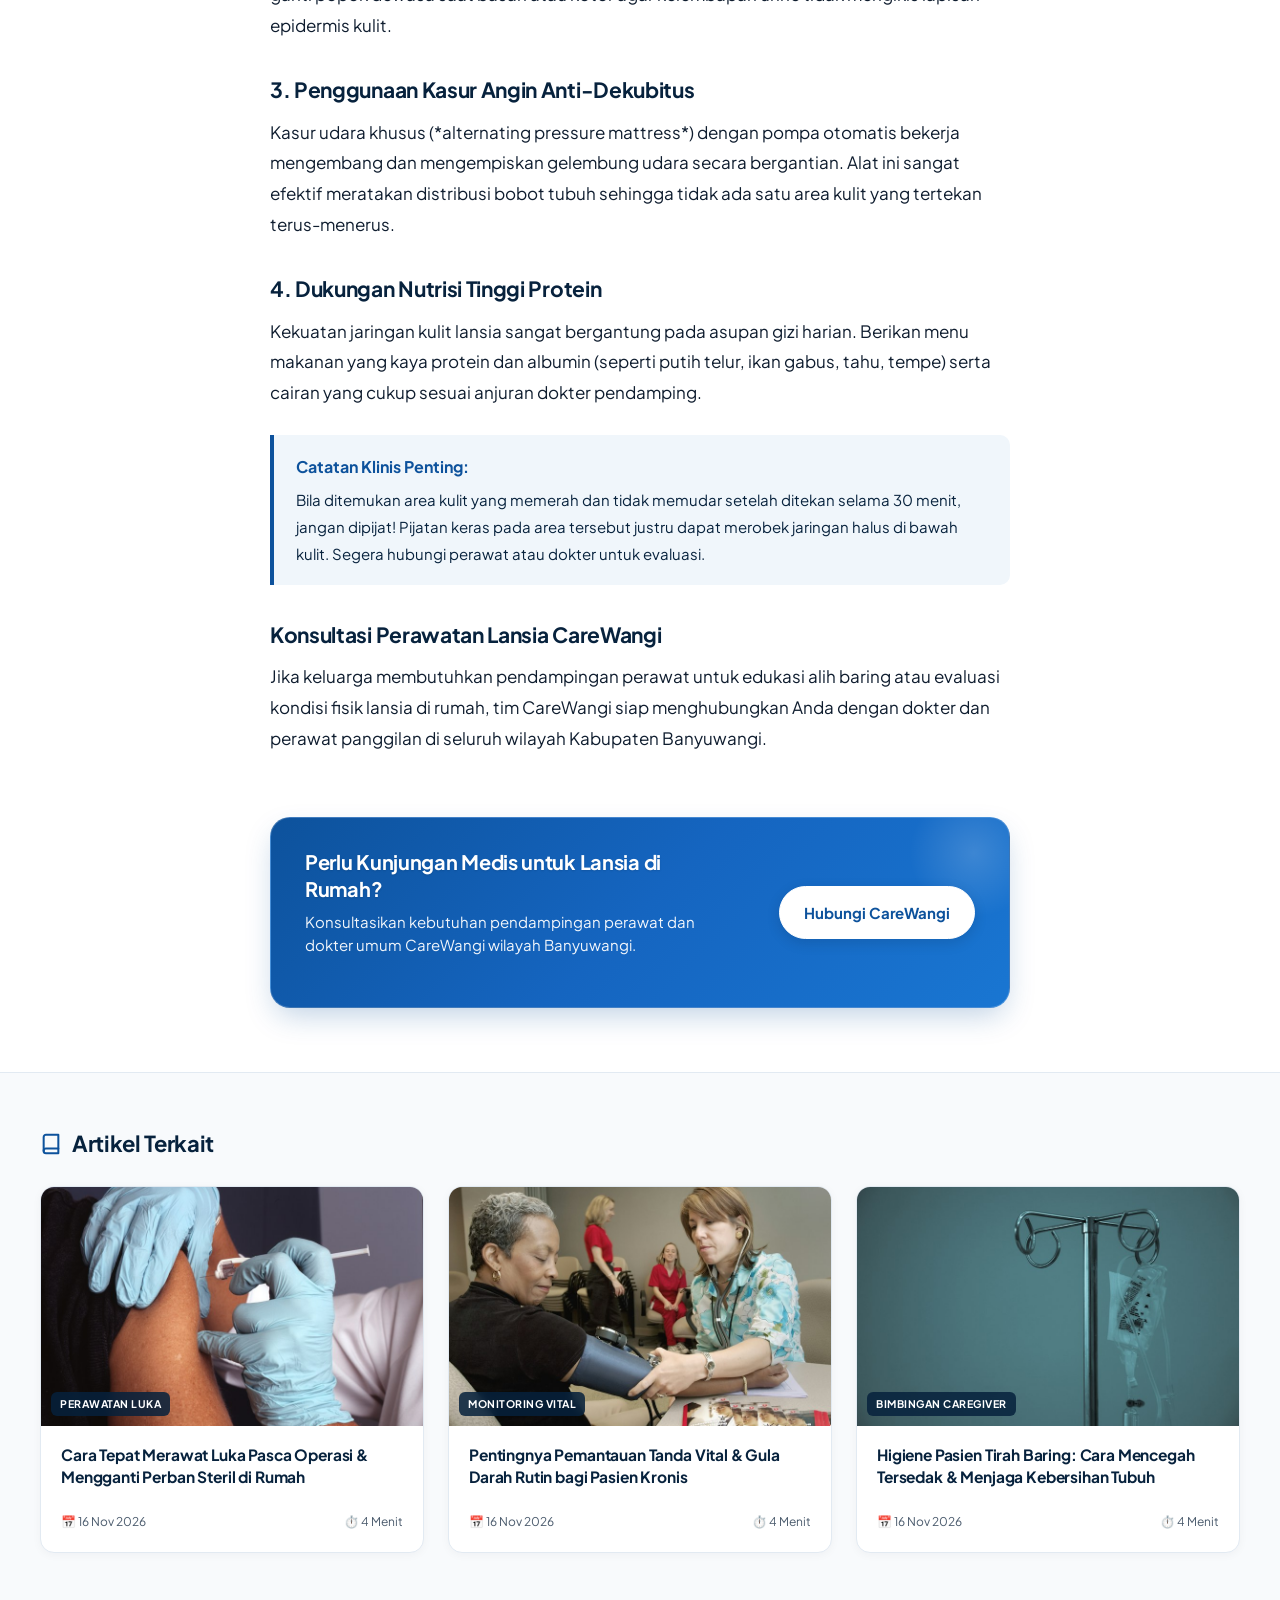
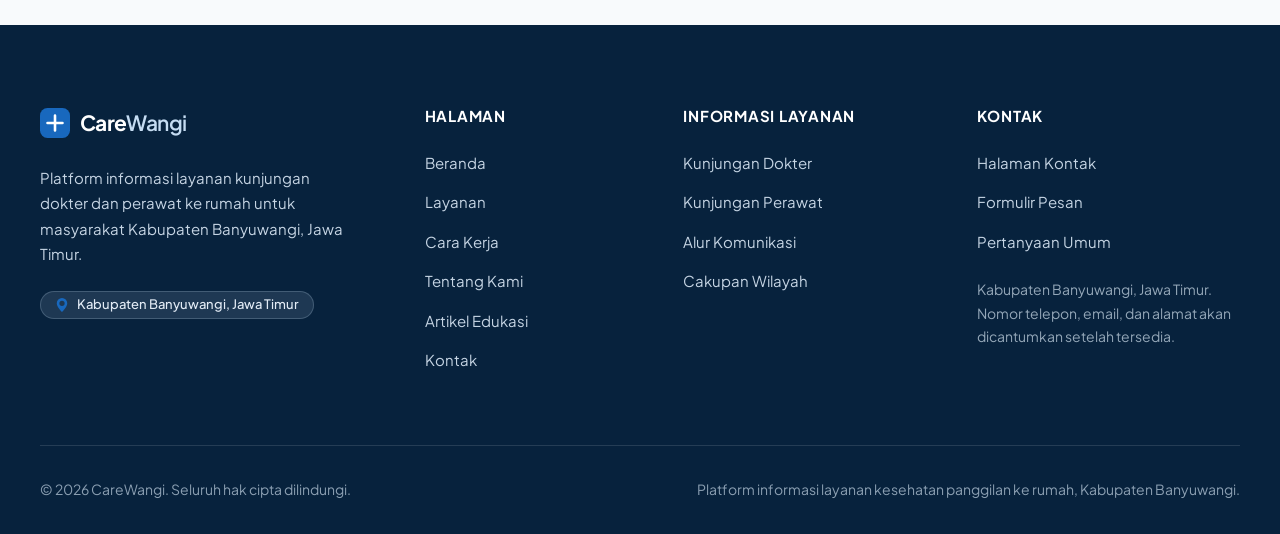
==== commit 8eca7455: "feat: tambah tombol scroll-to-top melayang di sisi kiri bawah pada seluruh halaman" ====
--- a/artikel-cegah-dekubitus.html
+++ b/artikel-cegah-dekubitus.html
@@ -303,6 +303,17 @@
     </div>
   </footer>
 
+  <!-- TOMBOL SCROLL KE ATAS (KIRI BAWAH) -->
+  <button type="button"
+          class="scroll-to-top"
+          id="scrollToTopBtn"
+          aria-label="Kembali ke atas halaman"
+          title="Kembali ke atas">
+    <svg viewBox="0 0 24 24" width="22" height="22" fill="none" stroke="currentColor" stroke-width="2.5" stroke-linecap="round" stroke-linejoin="round" aria-hidden="true">
+      <path d="M12 19V5M5 12l7-7 7 7"/>
+    </svg>
+  </button>
+
   <!-- FLOATING WHATSAPP BUTTON -->
   <a href="https://wa.me/?text=Halo%20CareWangi%2C%20saya%20ingin%20mengetahui%20informasi%20mengenai%20layanan%20kunjungan%20dokter%20dan%20perawat%20ke%20rumah."
      class="floating-wa"
--- a/css/style.css
+++ b/css/style.css
@@ -943,83 +943,355 @@
 .about-text p { color: var(--ink-muted); font-size: 1.0625rem; margin-bottom: var(--s4); max-width: 520px; }
 
 /* --------------------------------------------------------------------------
-   11. CTA PENUTUP (Modern Healthcare Editorial)
+   11. CTA PENUTUP (Modern Panoramic Healthcare Showcase)
    -------------------------------------------------------------------------- */
-.cta-section { padding: var(--s12) 0; }
+.cta-section {
+  padding: var(--s12) 0;
+  position: relative;
+}
+
 .cta-editorial {
-  background: var(--sage-50);
-  border: 1px solid var(--sage-200);
-  border-radius: var(--r-xl);
-  padding: var(--s10) var(--s8);
-  max-width: 980px;
-  margin: 0 auto;
-  box-shadow: 0 4px 24px rgba(7, 34, 61, 0.03);
-  text-align: center;
-}
+  position: relative;
+  width: 100%;
+  max-width: 100%;
+  margin: 0;
+  background: linear-gradient(135deg, #07223D 0%, #0D529C 55%, #1565C0 100%);
+  border-radius: 28px;
+  padding: 56px 64px;
+  color: #ffffff;
+  overflow: hidden;
+  box-shadow: 0 20px 48px -12px rgba(7, 34, 61, 0.28);
+  border: 1px solid rgba(255, 255, 255, 0.14);
+}
+
+/* Orbs & Decorative Background */
+.cta-editorial::before {
+  content: "";
+  position: absolute;
+  top: -80px;
+  right: -80px;
+  width: 320px;
+  height: 320px;
+  border-radius: 50%;
+  background: radial-gradient(circle, rgba(201, 135, 46, 0.28) 0%, transparent 65%);
+  pointer-events: none;
+}
+
+.cta-editorial::after {
+  content: "";
+  position: absolute;
+  bottom: -90px;
+  left: 20%;
+  width: 380px;
+  height: 380px;
+  border-radius: 50%;
+  background: radial-gradient(circle, rgba(255, 255, 255, 0.08) 0%, transparent 70%);
+  pointer-events: none;
+}
+
+.cta-editorial-grid {
+  position: relative;
+  z-index: 1;
+  display: grid;
+  grid-template-columns: 1.15fr 0.85fr;
+  gap: 48px;
+  align-items: center;
+}
+
+/* Left Content */
+.cta-editorial-left {
+  display: flex;
+  flex-direction: column;
+  align-items: flex-start;
+  text-align: left;
+}
+
+.cta-badge-live {
+  display: inline-flex;
+  align-items: center;
+  gap: 8px;
+  background: rgba(255, 255, 255, 0.14);
+  border: 1px solid rgba(255, 255, 255, 0.22);
+  color: #ffffff;
+  padding: 6px 16px;
+  border-radius: var(--r-full);
+  font-size: 0.8125rem;
+  font-weight: 700;
+  letter-spacing: 0.06em;
+  text-transform: uppercase;
+  margin-bottom: 20px;
+  backdrop-filter: blur(8px);
+}
+
+.live-dot {
+  width: 8px;
+  height: 8px;
+  border-radius: 50%;
+  background: #10B981;
+  box-shadow: 0 0 0 3px rgba(16, 185, 129, 0.3);
+}
+
+.cta-editorial-title {
+  font-size: clamp(2rem, 3.4vw, 2.75rem);
+  font-weight: 700;
+  color: #ffffff !important;
+  line-height: 1.22;
+  letter-spacing: -0.025em;
+  margin: 0 0 16px 0;
+  text-align: left;
+  max-width: 620px;
+  text-shadow: 0 2px 4px rgba(0, 0, 0, 0.15);
+}
+
+.cta-editorial-desc {
+  font-size: 1.0625rem;
+  line-height: 1.68;
+  color: rgba(255, 255, 255, 0.92) !important;
+  margin: 0 0 28px 0;
+  text-align: left;
+  max-width: 580px;
+}
+
+.cta-editorial-actions {
+  display: flex;
+  flex-direction: row;
+  align-items: center;
+  gap: 16px;
+  margin-bottom: 28px;
+  width: auto;
+}
+
+.btn-cta-wa {
+  display: inline-flex;
+  align-items: center;
+  gap: 10px;
+  background: #25D366 !important;
+  color: #ffffff !important;
+  font-weight: 700;
+  font-size: 1rem;
+  padding: 14px 28px;
+  border-radius: var(--r-full);
+  border: none;
+  box-shadow: 0 6px 22px rgba(37, 211, 102, 0.38);
+  text-decoration: none;
+  transition: all 0.22s ease;
+}
+
+.btn-cta-wa:hover {
+  background: #20BA5A !important;
+  transform: translateY(-3px);
+  box-shadow: 0 10px 28px rgba(37, 211, 102, 0.48);
+}
+
+.btn-cta-secondary {
+  display: inline-flex;
+  align-items: center;
+  gap: 8px;
+  background: rgba(255, 255, 255, 0.12) !important;
+  color: #ffffff !important;
+  font-weight: 600;
+  font-size: 0.9375rem;
+  padding: 13px 24px;
+  border-radius: var(--r-full);
+  border: 1.5px solid rgba(255, 255, 255, 0.32);
+  backdrop-filter: blur(8px);
+  text-decoration: none;
+  transition: all 0.22s ease;
+}
+
+.btn-cta-secondary:hover {
+  background: #ffffff !important;
+  color: var(--teal-deep) !important;
+  border-color: #ffffff;
+  transform: translateY(-2px);
+  box-shadow: 0 6px 18px rgba(0, 0, 0, 0.15);
+}
+
+.cta-trust-items {
+  display: flex;
+  flex-wrap: wrap;
+  align-items: center;
+  gap: 18px;
+  font-size: 0.8125rem;
+  color: rgba(255, 255, 255, 0.88);
+}
+
+.cta-trust-item {
+  display: inline-flex;
+  align-items: center;
+  gap: 6px;
+}
+
+/* Right Feature Card */
+.cta-feature-card {
+  background: rgba(255, 255, 255, 0.08);
+  backdrop-filter: blur(16px);
+  -webkit-backdrop-filter: blur(16px);
+  border: 1px solid rgba(255, 255, 255, 0.2);
+  border-radius: 20px;
+  padding: 28px 28px 24px 28px;
+  color: #ffffff;
+  box-shadow: 0 16px 36px rgba(0, 0, 0, 0.18);
+  position: relative;
+}
+
+.cta-card-header {
+  display: flex;
+  align-items: center;
+  justify-content: space-between;
+  margin-bottom: 12px;
+}
+
+.cta-card-badge {
+  display: inline-flex;
+  align-items: center;
+  gap: 6px;
+  font-size: 0.6875rem;
+  font-weight: 700;
+  letter-spacing: 0.07em;
+  text-transform: uppercase;
+  color: #38BDF8;
+  background: rgba(56, 189, 248, 0.12);
+  padding: 4px 10px;
+  border-radius: 6px;
+}
+
+.cta-card-heading {
+  font-size: 1.1875rem;
+  font-weight: 700;
+  color: #ffffff;
+  margin: 0 0 4px 0;
+}
+
+.cta-card-sub {
+  font-size: 0.8125rem;
+  color: rgba(255, 255, 255, 0.82);
+  line-height: 1.5;
+  margin: 0 0 16px 0;
+}
+
+.cta-service-chips {
+  display: flex;
+  flex-direction: column;
+  gap: 10px;
+  margin-bottom: 18px;
+}
+
+.cta-chip {
+  background: rgba(255, 255, 255, 0.07);
+  border: 1px solid rgba(255, 255, 255, 0.14);
+  border-radius: 12px;
+  padding: 10px 14px;
+  display: flex;
+  align-items: center;
+  gap: 12px;
+  transition: all 0.22s ease;
+}
+
+.cta-chip:hover {
+  background: rgba(255, 255, 255, 0.14);
+  border-color: rgba(255, 255, 255, 0.3);
+  transform: translateX(4px);
+}
+
+.cta-chip-icon {
+  width: 36px;
+  height: 36px;
+  border-radius: 10px;
+  background: rgba(255, 255, 255, 0.12);
+  display: flex;
+  align-items: center;
+  justify-content: center;
+  font-size: 1.125rem;
+  flex-shrink: 0;
+}
+
+.cta-chip-text {
+  display: flex;
+  flex-direction: column;
+  text-align: left;
+}
+
+.cta-chip-text strong {
+  font-size: 0.875rem;
+  color: #ffffff;
+  font-weight: 700;
+}
+
+.cta-chip-text span {
+  font-size: 0.75rem;
+  color: rgba(255, 255, 255, 0.78);
+}
+
+.cta-card-bottom {
+  padding-top: 14px;
+  border-top: 1px solid rgba(255, 255, 255, 0.12);
+}
+
+.cta-coverage {
+  display: flex;
+  align-items: center;
+  gap: 7px;
+  font-size: 0.75rem;
+  color: rgba(255, 255, 255, 0.8);
+}
+
+/* Centered fallback for inner pages (layanan, cara-kerja, tentang-kami) */
 .cta-editorial-content {
-  max-width: 720px;
+  position: relative;
+  z-index: 1;
+  max-width: 760px;
   margin: 0 auto;
   text-align: center;
   display: flex;
   flex-direction: column;
   align-items: center;
 }
-.cta-editorial-content .eyebrow {
-  margin-bottom: var(--s2);
-  justify-content: center;
-}
-.cta-editorial-content .eyebrow::after {
-  content: "";
-  width: 24px;
-  height: 2px;
-  background: currentColor;
-  border-radius: 2px;
-}
-.cta-editorial-title {
-  font-size: clamp(2rem, 3.2vw, 2.75rem);
-  line-height: 1.25;
-  letter-spacing: -0.025em;
-  color: var(--ink);
-  margin-bottom: var(--s3);
-  text-align: center;
-  max-width: 680px;
-}
-.cta-editorial-desc {
-  font-size: 1.125rem;
-  line-height: 1.7;
-  color: var(--ink-muted);
-  margin-bottom: var(--s5);
-  max-width: 580px;
+
+.cta-editorial-content .cta-editorial-title {
   text-align: center;
   margin-inline: auto;
 }
-.cta-editorial-actions {
-  display: flex;
-  flex-direction: column;
-  align-items: center;
+
+.cta-editorial-content .cta-editorial-desc {
+  text-align: center;
+  margin-inline: auto;
+}
+
+.cta-editorial-content .cta-editorial-actions {
   justify-content: center;
-  gap: var(--s3);
-  width: 100%;
-}
-.cta-editorial-meta {
-  font-size: 0.875rem;
-  color: var(--ink-muted);
-  font-weight: 500;
-  display: inline-flex;
-  align-items: center;
-  justify-content: center;
-  gap: 8px;
-  line-height: 1.5;
-  text-align: center;
-}
-.cta-editorial-meta::before {
-  content: "";
-  display: inline-block;
-  width: 6px;
-  height: 6px;
-  border-radius: 50%;
-  background: var(--teal-soft);
-  flex-shrink: 0;
+}
+
+.cta-editorial-content .btn-primary {
+  background: #ffffff !important;
+  color: var(--teal-deep) !important;
+  border-color: #ffffff !important;
+  font-weight: 700;
+  box-shadow: 0 4px 18px rgba(0, 0, 0, 0.16);
+}
+
+.cta-editorial-content .btn-primary:hover {
+  background: rgba(255, 255, 255, 0.92) !important;
+  transform: translateY(-2px);
+}
+
+.cta-editorial-content .btn-secondary {
+  background: rgba(255, 255, 255, 0.12) !important;
+  color: #ffffff !important;
+  border: 1.5px solid rgba(255, 255, 255, 0.35) !important;
+  backdrop-filter: blur(8px);
+}
+
+.cta-editorial-content .btn-secondary:hover {
+  background: rgba(255, 255, 255, 0.22) !important;
+  border-color: #ffffff !important;
+}
+
+.cta-editorial-content .cta-editorial-meta {
+  display: block;
+  font-size: 0.8125rem;
+  color: rgba(255, 255, 255, 0.82);
+  margin-top: 4px;
 }
 
 /* --------------------------------------------------------------------------
@@ -1663,6 +1935,235 @@
 }
 
 /* ==========================================================================
+   SECTION TESTIMONI KELUARGA (Reference Design)
+   ========================================================================== */
+.section-testimonials {
+  background: #f8fafc;
+  border-top: 1px solid var(--line);
+  border-bottom: 1px solid var(--line);
+  padding: var(--section-y) 0;
+  position: relative;
+}
+
+.testi-header {
+  display: flex;
+  align-items: flex-end;
+  justify-content: space-between;
+  gap: var(--s6);
+  margin-bottom: var(--s6);
+}
+
+.testi-header-left {
+  max-width: 640px;
+}
+
+.testi-main-title {
+  font-size: clamp(1.85rem, 3.2vw, 2.5rem);
+  font-weight: 700;
+  color: var(--teal-deep);
+  line-height: 1.25;
+  letter-spacing: -0.02em;
+  margin: 0 0 10px 0;
+}
+
+.testi-subtitle {
+  font-size: 1rem;
+  color: var(--ink-muted);
+  line-height: 1.6;
+  margin: 0;
+}
+
+.testi-header-right {
+  display: flex;
+  align-items: center;
+  gap: 16px;
+  flex-shrink: 0;
+}
+
+/* Rating Badge di Header */
+.testi-rating-badge {
+  display: flex;
+  align-items: center;
+  gap: 12px;
+  background: var(--surface);
+  border: 1px solid var(--line);
+  border-radius: 14px;
+  padding: 8px 16px;
+  box-shadow: 0 2px 10px rgba(7, 34, 61, 0.04);
+}
+
+.testi-star-box {
+  width: 38px;
+  height: 38px;
+  border-radius: 10px;
+  background: #FEF3C7;
+  color: #D97706;
+  font-size: 1.125rem;
+  display: flex;
+  align-items: center;
+  justify-content: center;
+}
+
+.testi-rating-info {
+  display: flex;
+  flex-direction: column;
+}
+
+.testi-score {
+  font-size: 0.8125rem;
+  color: var(--ink-muted);
+  line-height: 1.2;
+}
+
+.testi-score strong {
+  font-size: 1.0625rem;
+  color: var(--teal-deep);
+  font-weight: 700;
+}
+
+.testi-count {
+  font-size: 0.71875rem;
+  font-weight: 600;
+  color: #059669;
+  display: flex;
+  align-items: center;
+  gap: 5px;
+  margin-top: 2px;
+}
+
+.testi-count-dot {
+  width: 6px;
+  height: 6px;
+  border-radius: 50%;
+  background: #10B981;
+  display: inline-block;
+}
+
+.testi-nav-group {
+  display: flex;
+  align-items: center;
+  gap: 8px;
+}
+
+/* Slider Track Testimoni */
+.testi-slider-container {
+  position: relative;
+  width: 100%;
+}
+
+.testi-track {
+  display: flex;
+  gap: 24px;
+  overflow-x: auto;
+  scroll-behavior: smooth;
+  scroll-snap-type: x mandatory;
+  padding: 8px 4px 28px 4px;
+  scrollbar-width: none;
+  -ms-overflow-style: none;
+}
+
+.testi-track::-webkit-scrollbar {
+  display: none;
+}
+
+/* Kartu Testimoni */
+.testi-card {
+  flex: 0 0 380px;
+  max-width: 400px;
+  scroll-snap-align: start;
+  background: var(--surface);
+  border: 1px solid var(--line);
+  border-radius: 20px;
+  padding: 28px 28px 24px 28px;
+  box-shadow: 0 4px 18px rgba(7, 34, 61, 0.04);
+  display: flex;
+  flex-direction: column;
+  justify-content: space-between;
+  transition: transform 0.25s ease, box-shadow 0.25s ease, border-color 0.25s ease;
+}
+
+.testi-card:hover {
+  transform: translateY(-5px);
+  box-shadow: 0 16px 36px -8px rgba(13, 82, 156, 0.12);
+  border-color: var(--sage);
+}
+
+.testi-card-top {
+  display: flex;
+  align-items: center;
+  justify-content: space-between;
+  margin-bottom: 18px;
+}
+
+.testi-stars-pill {
+  display: inline-flex;
+  align-items: center;
+  gap: 6px;
+  background: #FFFBEB;
+  border: 1px solid #FDE68A;
+  border-radius: var(--r-full);
+  padding: 4px 10px;
+  font-size: 0.8125rem;
+  font-weight: 700;
+  color: #D97706;
+}
+
+.testi-stars {
+  letter-spacing: 1px;
+}
+
+.testi-quote-icon {
+  color: #CBD5E1;
+  opacity: 0.7;
+}
+
+.testi-card-quote {
+  font-size: 0.9375rem;
+  line-height: 1.7;
+  color: var(--ink);
+  margin: 0 0 24px 0;
+  flex-grow: 1;
+}
+
+.testi-card-author {
+  display: flex;
+  align-items: center;
+  gap: 14px;
+  padding-top: 18px;
+  border-top: 1px solid var(--line-light);
+}
+
+.testi-author-avatar {
+  width: 48px;
+  height: 48px;
+  border-radius: 50%;
+  object-fit: cover;
+  border: 2px solid #E2E8F0;
+  flex-shrink: 0;
+  background: #E2EAF2;
+}
+
+.testi-author-info {
+  display: flex;
+  flex-direction: column;
+}
+
+.testi-author-name {
+  font-size: 0.9375rem;
+  font-weight: 700;
+  color: var(--teal-deep);
+  margin: 0 0 2px 0;
+}
+
+.testi-author-meta {
+  font-size: 0.78125rem;
+  color: var(--ink-muted);
+  display: flex;
+  align-items: center;
+  gap: 4px;
+}
+
+/* ==========================================================================
    HALAMAN ARTIKEL LENGKAP (ARTIKEL.HTML)
    ========================================================================== */
 .articles-layout {
@@ -1781,38 +2282,72 @@
 }
 
 .article-action-banner {
-  background: linear-gradient(135deg, #07223D 0%, #0D529C 100%);
-  border-radius: var(--r-lg);
-  padding: var(--s5);
+  position: relative;
+  background: linear-gradient(135deg, #0D529C 0%, #1565C0 50%, #1976D2 100%);
+  border-radius: var(--r-xl);
+  padding: 30px 34px;
   color: #ffffff;
   display: flex;
   align-items: center;
   justify-content: space-between;
-  gap: var(--s4);
-  margin-top: var(--s6);
+  gap: var(--s5);
+  margin-top: var(--s8);
+  box-shadow: 0 12px 30px -6px rgba(13, 82, 156, 0.28);
+  border: 1px solid rgba(255, 255, 255, 0.2);
+  overflow: hidden;
+}
+
+.article-action-banner::after {
+  content: "";
+  position: absolute;
+  top: -30px;
+  right: -30px;
+  width: 130px;
+  height: 130px;
+  border-radius: 50%;
+  background: radial-gradient(circle, rgba(255, 255, 255, 0.16) 0%, transparent 70%);
+  pointer-events: none;
+}
+
+.article-action-text {
+  max-width: 620px;
 }
 
 .article-action-text h4 {
-  font-size: 1.125rem;
-  font-weight: 700;
-  margin-bottom: 4px;
+  font-size: 1.25rem;
+  font-weight: 700;
+  color: #ffffff !important;
+  margin: 0 0 8px 0;
+  line-height: 1.35;
+  letter-spacing: -0.015em;
+  text-shadow: 0 1px 2px rgba(0, 0, 0, 0.12);
 }
 
 .article-action-text p {
-  font-size: 0.875rem;
-  color: rgba(255, 255, 255, 0.85);
+  font-size: 0.9375rem;
+  color: rgba(255, 255, 255, 0.94) !important;
+  line-height: 1.55;
   margin: 0;
 }
 
 .article-action-banner .btn {
   flex-shrink: 0;
-  background: #ffffff;
-  color: var(--teal);
-  border-color: #ffffff;
+  background: #ffffff !important;
+  color: #0D529C !important;
+  font-weight: 700;
+  font-size: 0.9375rem;
+  border: 1.5px solid #ffffff;
+  box-shadow: 0 4px 14px rgba(0, 0, 0, 0.12);
+  padding: 12px 24px;
+  border-radius: var(--r-full);
+  transition: all 0.22s ease;
 }
 
 .article-action-banner .btn:hover {
-  background: var(--sage-50);
+  background: #f0f7ff !important;
+  color: #07223D !important;
+  transform: translateY(-2px);
+  box-shadow: 0 8px 20px rgba(0, 0, 0, 0.18);
 }
 
 /* Sidebar Artikel */
@@ -2586,12 +3121,76 @@
 }
 
 /* --------------------------------------------------------------------------
+   19B. SCROLL TO TOP BUTTON (Floating Button di Sisi Kiri)
+   -------------------------------------------------------------------------- */
+.scroll-to-top {
+  position: fixed;
+  left: 24px;
+  bottom: 24px;
+  z-index: 90;
+  width: 50px;
+  height: 50px;
+  border-radius: 50%;
+  background: var(--teal-deep);
+  color: #FFFFFF;
+  display: flex;
+  align-items: center;
+  justify-content: center;
+  border: 1.5px solid rgba(255, 255, 255, 0.22);
+  cursor: pointer;
+  box-shadow: 0 4px 16px rgba(7, 34, 61, 0.24);
+  opacity: 0;
+  visibility: hidden;
+  transform: translateY(14px) scale(0.92);
+  transition: opacity 0.28s cubic-bezier(0.16, 1, 0.3, 1),
+              transform 0.28s cubic-bezier(0.16, 1, 0.3, 1),
+              visibility 0.28s ease,
+              background-color 0.2s ease,
+              box-shadow 0.2s ease;
+  -webkit-tap-highlight-color: transparent;
+}
+
+.scroll-to-top.is-visible {
+  opacity: 1;
+  visibility: visible;
+  transform: translateY(0) scale(1);
+}
+
+.scroll-to-top:hover {
+  background: var(--teal);
+  transform: translateY(-3px) scale(1.06);
+  box-shadow: 0 8px 24px rgba(7, 34, 61, 0.32);
+}
+
+.scroll-to-top:hover svg {
+  transform: translateY(-2px);
+}
+
+.scroll-to-top:active {
+  transform: translateY(-1px) scale(0.98);
+}
+
+.scroll-to-top:focus-visible {
+  outline: 3px solid var(--teal);
+  outline-offset: 3px;
+}
+
+.scroll-to-top svg {
+  width: 22px;
+  height: 22px;
+  stroke: currentColor;
+  stroke-width: 2.5;
+  transition: transform 0.2s ease;
+}
+
+/* --------------------------------------------------------------------------
    20. RESPONSIVE
    -------------------------------------------------------------------------- */
 @media (max-width: 1080px) {
   .hero-grid, .about-grid, .detail-grid, .region-grid, .contact-grid, .adv-grid { gap: var(--s8); }
   .steps { gap: var(--s3); }
-  .cta-editorial { padding: var(--s9) var(--s7); }
+  .cta-editorial { padding: 48px 44px; }
+  .cta-editorial-grid { gap: 36px; }
 }
 
 @media (max-width: 900px) {
@@ -2677,8 +3276,15 @@
   .articles-catalog-grid { grid-template-columns: 1fr; }
   .article-sidebar { position: static; }
   .related-articles-grid { grid-template-columns: repeat(2, 1fr); gap: 18px; }
-
-  .cta-editorial { padding: var(--s8) var(--s6); }
+  .testi-header { flex-direction: column; align-items: flex-start; gap: var(--s4); }
+  .testi-card { flex: 0 0 340px; }
+
+  .cta-editorial { padding: 42px 32px; border-radius: 20px; }
+  .cta-editorial-grid { grid-template-columns: 1fr; gap: 36px; }
+  .cta-editorial-left { text-align: center; align-items: center; }
+  .cta-editorial-title, .cta-editorial-desc { text-align: center; }
+  .cta-editorial-actions { justify-content: center; }
+  .cta-trust-items { justify-content: center; }
   .page-hero { padding: var(--s8) 0 var(--s6); }
 
   .footer-grid { grid-template-columns: 1fr 1fr; gap: var(--s6) var(--s5); }
@@ -2895,13 +3501,16 @@
   .article-action-banner { flex-direction: column; align-items: flex-start; gap: var(--s3); }
   .related-articles-grid { grid-template-columns: 1fr; }
   .article-subnav-bar { flex-direction: column; align-items: flex-start; gap: 14px; }
-
-  .cta-editorial { padding: var(--s6) var(--s4); border-radius: var(--r-lg); }
-  .cta-editorial-title { font-size: 1.75rem; }
-  .cta-editorial-desc { font-size: 1rem; margin-bottom: var(--s4); }
-  .cta-editorial-actions { flex-direction: column; align-items: center; gap: var(--s3); }
-  .cta-editorial-actions .btn { width: 100%; max-width: 320px; }
-  .cta-editorial-meta { justify-content: center; text-align: center; }
+  .testi-header-right { width: 100%; justify-content: space-between; }
+  .testi-card { flex: 0 0 285px; padding: 22px 20px 20px; }
+
+  .cta-editorial { padding: 32px 20px; border-radius: 18px; }
+  .cta-editorial-title { font-size: 1.625rem; }
+  .cta-editorial-desc { font-size: 0.9375rem; margin-bottom: var(--s4); }
+  .cta-editorial-actions { flex-direction: column; width: 100%; gap: 12px; }
+  .btn-cta-wa, .btn-cta-secondary { width: 100%; justify-content: center; }
+  .cta-trust-items { flex-direction: column; align-items: center; gap: 8px; }
+  .cta-feature-card { padding: 20px 16px; }
   .form-box { padding: var(--s3) var(--s2); }
   .notice { flex-direction: column; gap: var(--s1); }
 
@@ -2918,10 +3527,22 @@
     width: 28px;
     height: 28px;
   }
+
+  .scroll-to-top {
+    left: 16px;
+    bottom: 16px;
+    width: 48px;
+    height: 48px;
+  }
+  .scroll-to-top svg {
+    width: 20px;
+    height: 20px;
+  }
 }
 
 @media (prefers-reduced-motion: reduce) {
   *, *::before, *::after { animation-duration: 0.01ms !important; transition-duration: 0.01ms !important; scroll-behavior: auto !important; }
   .js .reveal { opacity: 1; transform: none; }
   .floating-wa, .floating-wa::before { animation: none !important; }
-}
+  .scroll-to-top { transition: none !important; }
+}
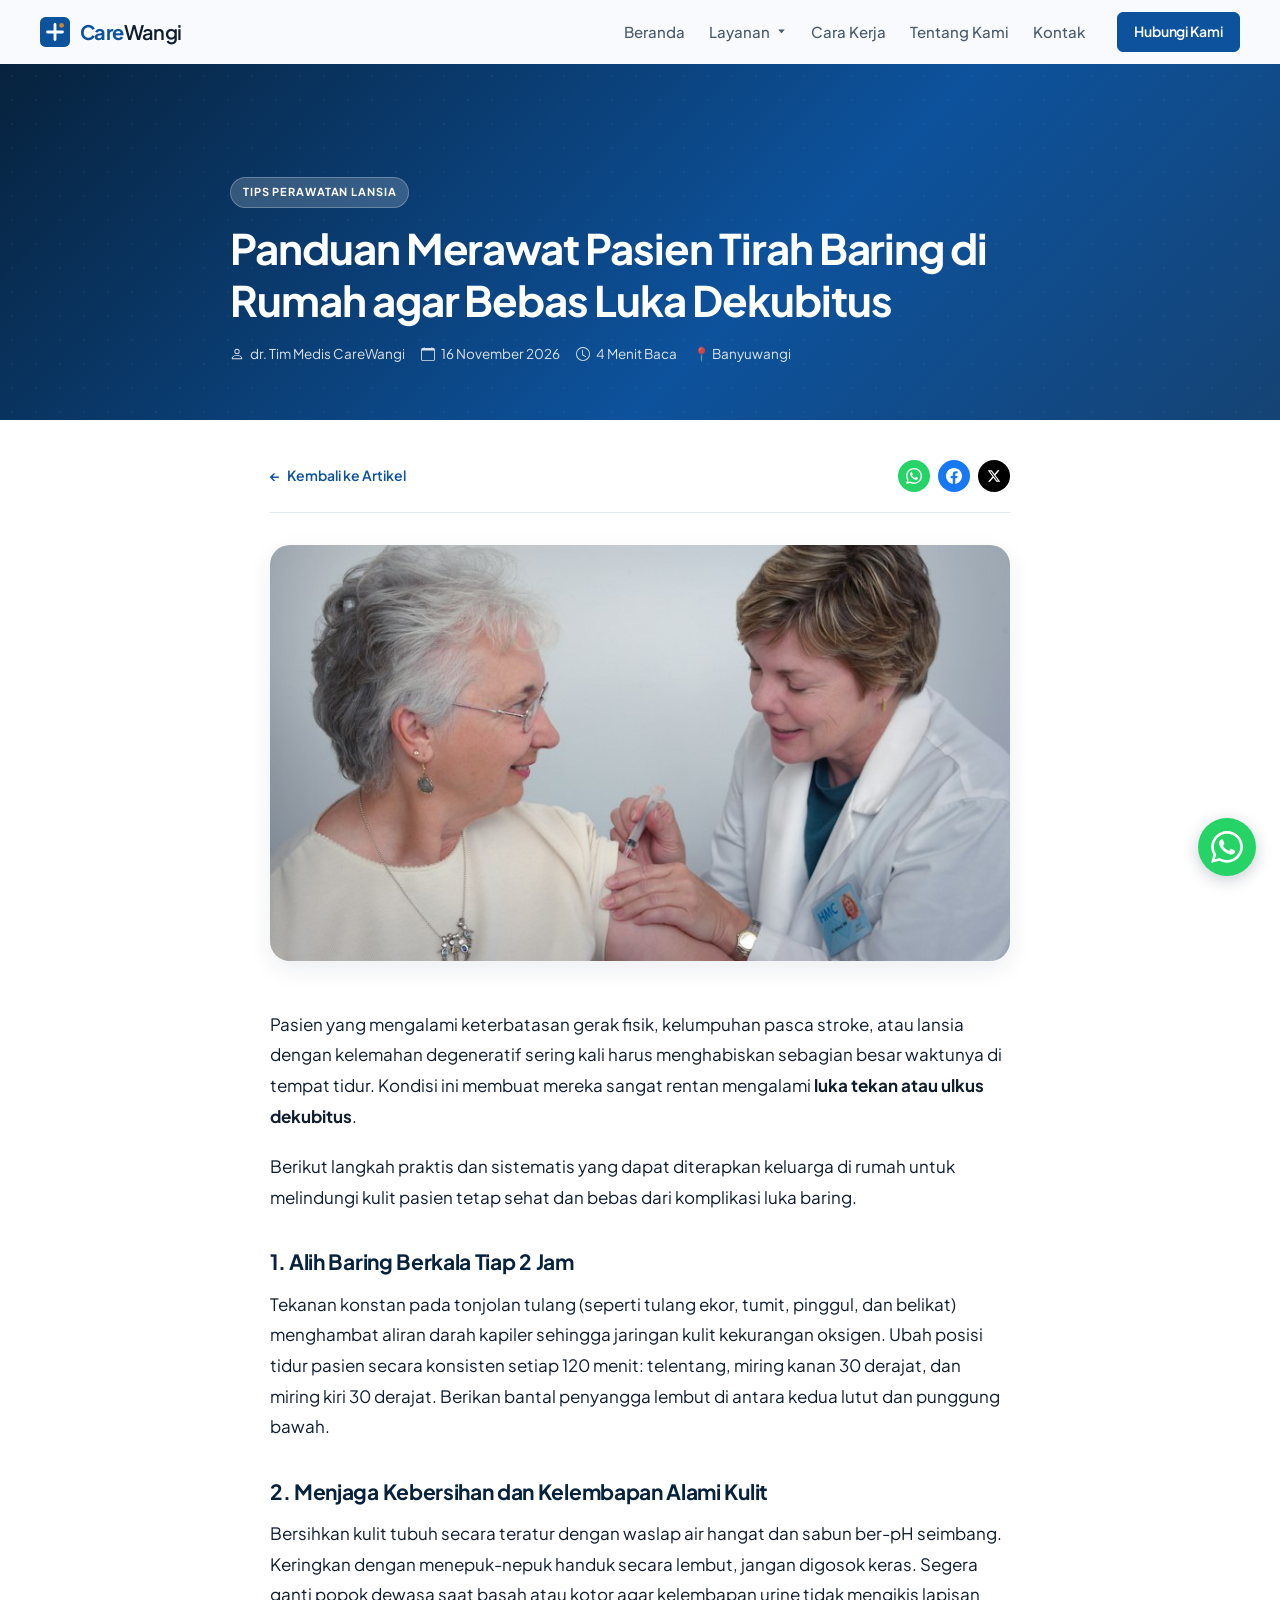
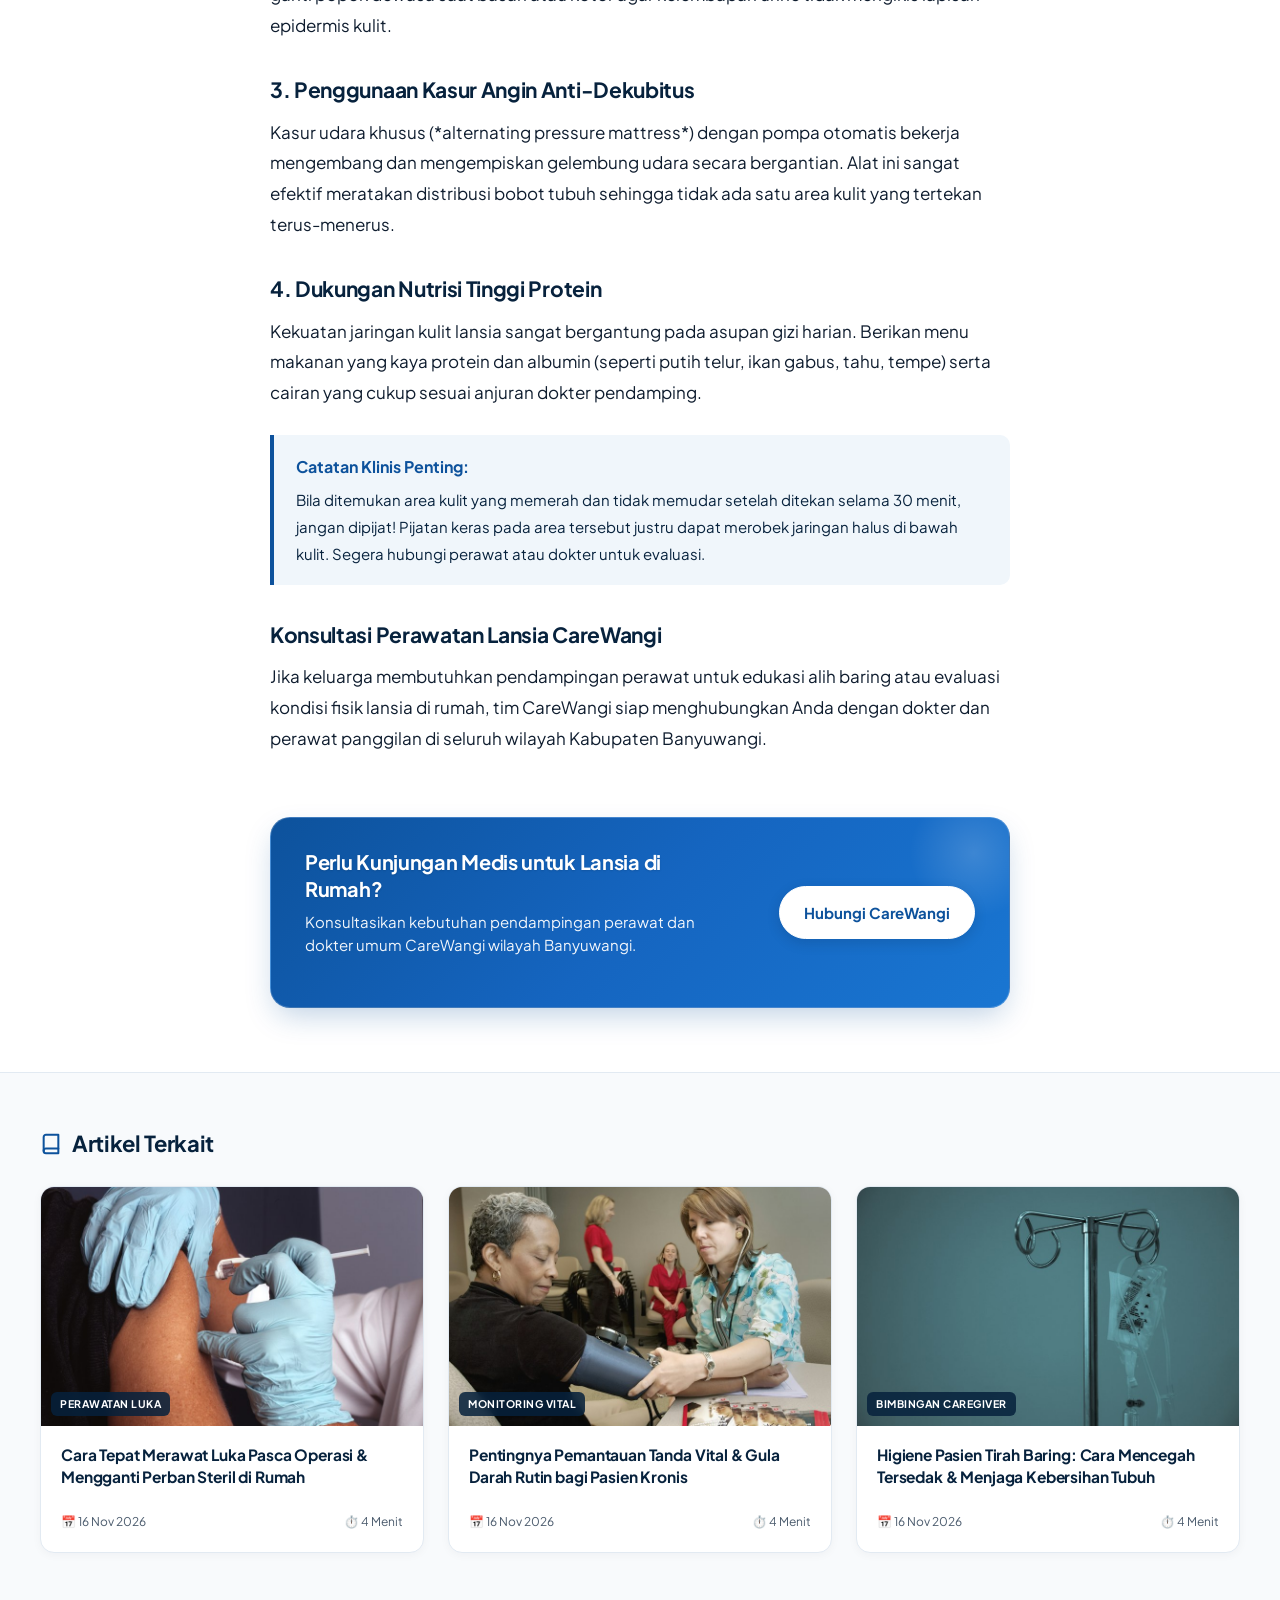
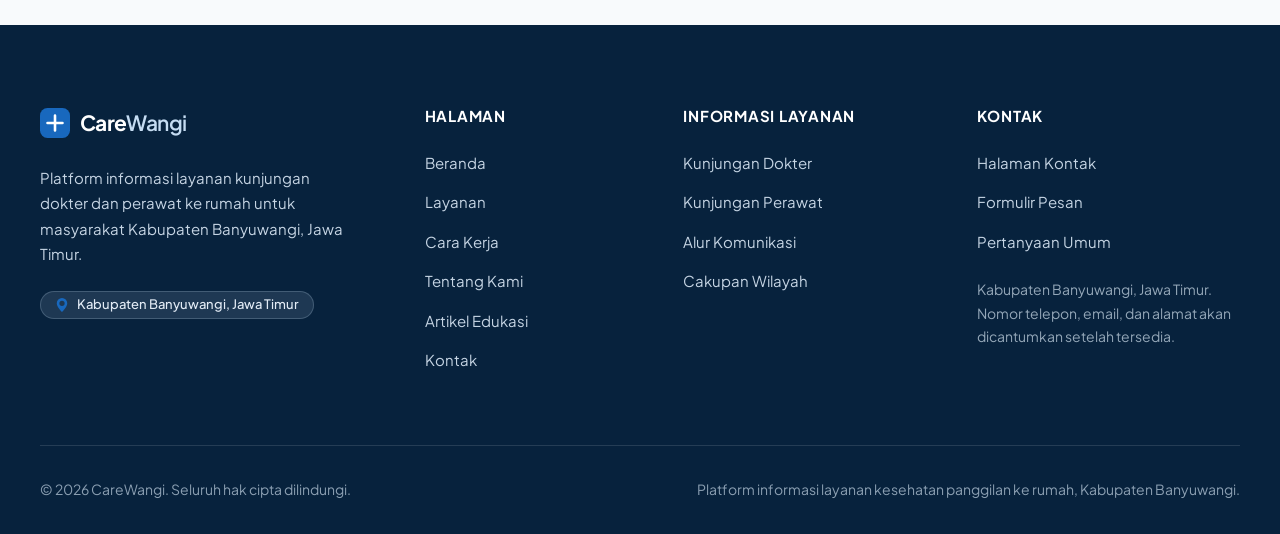
==== commit ca95664a: "feat: ubah navigasi mobile menjadi off-canvas drawer samping kiri dengan icon, tombol close, dan acc" ====
--- a/artikel-cegah-dekubitus.html
+++ b/artikel-cegah-dekubitus.html
@@ -35,11 +35,38 @@
       </button>
 
       <nav class="nav-menu" id="menu" aria-label="Navigasi Utama">
+        <!-- HEADER DRAWER KHUSUS MOBILE (Logo + Tombol Tutup) -->
+        <div class="nav-drawer-header">
+          <a href="index.html" class="drawer-brand" aria-label="CareWangi Beranda">
+            <svg viewBox="0 0 32 32" width="28" height="28" fill="none" xmlns="http://www.w3.org/2000/svg" aria-hidden="true">
+              <rect width="32" height="32" rx="6" fill="#0D529C"/>
+              <path d="M16 8v16M8 16h16" stroke="#ffffff" stroke-width="3" stroke-linecap="round"/>
+              <circle cx="23" cy="9" r="2.5" fill="#C9872E"/>
+            </svg>
+            <span class="brand-name">Care<span>Wangi</span></span>
+          </a>
+          <button type="button" class="drawer-close" id="drawerClose" aria-label="Tutup navigasi">
+            <svg viewBox="0 0 24 24" width="18" height="18" fill="none" stroke="currentColor" stroke-width="2.2" stroke-linecap="round" stroke-linejoin="round" aria-hidden="true">
+              <path d="M18 6L6 18M6 6l12 12"/>
+            </svg>
+          </button>
+        </div>
+
         <ul class="nav-links">
-          <li><a href="index.html" class="nav-link">Beranda</a></li>
+          <li>
+            <a href="index.html" class="nav-link">
+              <span class="nav-link-icon" aria-hidden="true">
+                <svg viewBox="0 0 24 24" width="18" height="18" fill="none" stroke="currentColor" stroke-width="2" stroke-linecap="round" stroke-linejoin="round"><path d="M3 9l9-7 9 7v11a2 2 0 0 1-2 2H5a2 2 0 0 1-2-2z"/><polyline points="9 22 9 12 15 12 15 22"/></svg>
+              </span>
+              <span class="nav-link-text">Beranda</span>
+            </a>
+          </li>
           <li class="nav-item-dropdown">
             <button type="button" class="nav-link nav-dropdown-btn" id="navLayananBtn" aria-expanded="false" aria-haspopup="true" aria-controls="dropdownLayanan">
-              <span>Layanan</span>
+              <span class="nav-link-icon" aria-hidden="true">
+                <svg viewBox="0 0 24 24" width="18" height="18" fill="none" stroke="currentColor" stroke-width="2" stroke-linecap="round" stroke-linejoin="round"><path d="M22 12h-4l-3 9L9 3l-3 9H2"/></svg>
+              </span>
+              <span class="nav-link-text">Layanan</span>
               <svg class="dropdown-chevron" viewBox="0 0 16 16" width="11" height="11" fill="currentColor" aria-hidden="true">
                 <path d="M3.204 5h9.592L8 10.481 3.204 5z"/>
               </svg>
@@ -56,20 +83,51 @@
                     Layanan Dokter
                   </span>
                   <ul class="dropdown-list">
-                    <li><a href="layanan.html#dokter-umum" class="dropdown-item"><span class="dropdown-item-title">Kunjungan Dokter Umum</span><span class="dropdown-item-arrow" aria-hidden="true">→</span></a></li>
-                    <li><a href="layanan.html#dokter-lansia" class="dropdown-item"><span class="dropdown-item-title">Konsultasi Lansia &amp; Tirah Baring</span><span class="dropdown-item-arrow" aria-hidden="true">→</span></a></li>
-                    <li><a href="layanan.html#dokter-pascarawat" class="dropdown-item"><span class="dropdown-item-title">Evaluasi Pemulihan Pasca Rawat</span><span class="dropdown-item-arrow" aria-hidden="true">→</span></a></li>
+                    <li>
+                      <a href="layanan.html#dokter-umum" class="dropdown-item">
+                        <span class="dropdown-item-title">Kunjungan Dokter Umum</span>
+                        <span class="dropdown-item-arrow" aria-hidden="true">→</span>
+                      </a>
+                    </li>
+                    <li>
+                      <a href="layanan.html#dokter-lansia" class="dropdown-item">
+                        <span class="dropdown-item-title">Konsultasi Lansia &amp; Tirah Baring</span>
+                        <span class="dropdown-item-arrow" aria-hidden="true">→</span>
+                      </a>
+                    </li>
+                    <li>
+                      <a href="layanan.html#dokter-pascarawat" class="dropdown-item">
+                        <span class="dropdown-item-title">Evaluasi Pemulihan Pasca Rawat</span>
+                        <span class="dropdown-item-arrow" aria-hidden="true">→</span>
+                      </a>
+                    </li>
                   </ul>
                 </div>
+
                 <div class="dropdown-col">
                   <span class="dropdown-col-title">
                     <svg viewBox="0 0 24 24" width="15" height="15" fill="none" stroke="currentColor" stroke-width="2" stroke-linecap="round" stroke-linejoin="round" aria-hidden="true"><path d="M12 2v20M17 5H9.5a3.5 3.5 0 0 0 0 7h5a3.5 3.5 0 0 1 0 7H6"/></svg>
                     Layanan Perawat
                   </span>
                   <ul class="dropdown-list">
-                    <li><a href="layanan.html#perawat-luka" class="dropdown-item"><span class="dropdown-item-title">Perawatan Luka &amp; Pasca Bedah</span><span class="dropdown-item-arrow" aria-hidden="true">→</span></a></li>
-                    <li><a href="layanan.html#perawat-medis" class="dropdown-item"><span class="dropdown-item-title">Pendampingan Perawat Medis</span><span class="dropdown-item-arrow" aria-hidden="true">→</span></a></li>
-                    <li><a href="layanan.html#perawat-edukasi" class="dropdown-item"><span class="dropdown-item-title">Edukasi &amp; Perawatan Mandiri</span><span class="dropdown-item-arrow" aria-hidden="true">→</span></a></li>
+                    <li>
+                      <a href="layanan.html#perawat-luka" class="dropdown-item">
+                        <span class="dropdown-item-title">Perawatan Luka &amp; Pasca Bedah</span>
+                        <span class="dropdown-item-arrow" aria-hidden="true">→</span>
+                      </a>
+                    </li>
+                    <li>
+                      <a href="layanan.html#perawat-medis" class="dropdown-item">
+                        <span class="dropdown-item-title">Pendampingan Perawat Medis</span>
+                        <span class="dropdown-item-arrow" aria-hidden="true">→</span>
+                      </a>
+                    </li>
+                    <li>
+                      <a href="layanan.html#perawat-edukasi" class="dropdown-item">
+                        <span class="dropdown-item-title">Edukasi &amp; Perawatan Mandiri</span>
+                        <span class="dropdown-item-arrow" aria-hidden="true">→</span>
+                      </a>
+                    </li>
                   </ul>
                 </div>
               </div>
@@ -79,10 +137,41 @@
               </div>
             </div>
           </li>
-          <li><a href="cara-kerja.html" class="nav-link">Cara Kerja</a></li>
-          <li><a href="tentang-kami.html" class="nav-link">Tentang Kami</a></li>
-          <li><a href="kontak.html" class="nav-link">Kontak</a></li>
+          <li>
+            <a href="cara-kerja.html" class="nav-link">
+              <span class="nav-link-icon" aria-hidden="true">
+                <svg viewBox="0 0 24 24" width="18" height="18" fill="none" stroke="currentColor" stroke-width="2" stroke-linecap="round" stroke-linejoin="round"><circle cx="12" cy="12" r="10"/><polyline points="12 6 12 12 16 14"/></svg>
+              </span>
+              <span class="nav-link-text">Cara Kerja</span>
+            </a>
+          </li>
+          <li>
+            <a href="tentang-kami.html" class="nav-link">
+              <span class="nav-link-icon" aria-hidden="true">
+                <svg viewBox="0 0 24 24" width="18" height="18" fill="none" stroke="currentColor" stroke-width="2" stroke-linecap="round" stroke-linejoin="round"><circle cx="12" cy="12" r="10"/><line x1="12" y1="16" x2="12" y2="12"/><line x1="12" y1="8" x2="12.01" y2="8"/></svg>
+              </span>
+              <span class="nav-link-text">Tentang Kami</span>
+            </a>
+          </li>
+          <li>
+            <a href="kontak.html" class="nav-link">
+              <span class="nav-link-icon" aria-hidden="true">
+                <svg viewBox="0 0 24 24" width="18" height="18" fill="none" stroke="currentColor" stroke-width="2" stroke-linecap="round" stroke-linejoin="round"><path d="M22 16.92v3a2 2 0 0 1-2.18 2 19.79 19.79 0 0 1-8.63-3.07 19.5 19.5 0 0 1-6-6 19.79 19.79 0 0 1-3.07-8.67A2 2 0 0 1 4.11 2h3a2 2 0 0 1 2 1.72 12.84 12.84 0 0 0 .7 2.81 2 2 0 0 1-.45 2.11L8.09 9.91a16 16 0 0 0 6 6l1.27-1.27a2 2 0 0 1 2.11-.45 12.84 12.84 0 0 0 2.81.7A2 2 0 0 1 22 16.92z"/></svg>
+              </span>
+              <span class="nav-link-text">Kontak</span>
+            </a>
+          </li>
         </ul>
+
+        <!-- FOOTER DRAWER KHUSUS MOBILE -->
+        <div class="nav-drawer-footer">
+          <a href="kontak.html" class="btn btn-primary btn-drawer-cta">Hubungi Kami</a>
+          <div class="drawer-locale-badge">
+            <span class="locale-flag" aria-hidden="true">🇮🇩</span>
+            <span>Kabupaten Banyuwangi, Jatim</span>
+          </div>
+        </div>
+
         <div class="nav-cta">
           <a href="kontak.html" class="btn btn-primary btn-sm">Hubungi Kami</a>
         </div>
--- a/css/style.css
+++ b/css/style.css
@@ -200,6 +200,14 @@
 .site-header.scrolled .brand-name { color: #ffffff; }
 .site-header.scrolled .brand-name span { color: var(--sage); }
 
+.nav-drawer-header,
+.nav-drawer-footer {
+  display: none;
+}
+.nav-link-icon {
+  display: none;
+}
+
 .nav-menu { display: flex; align-items: center; gap: var(--s4); }
 .nav-links { display: flex; align-items: center; gap: var(--s3); }
 
@@ -526,10 +534,9 @@
 .hero-stage-badge {
   display: inline-flex;
   align-items: center;
-  gap: 8px;
-  padding: 6px 16px;
+  padding: 6px 18px;
   background: rgba(255, 255, 255, 0.14);
-  border: 1px solid rgba(255, 255, 255, 0.28);
+  border: 1px solid rgba(255, 255, 255, 0.25);
   border-radius: 999px;
   color: #ffffff;
   font-size: 0.8125rem;
@@ -539,16 +546,6 @@
   backdrop-filter: blur(8px);
   -webkit-backdrop-filter: blur(8px);
   margin-bottom: var(--s3);
-  box-shadow: 0 4px 16px rgba(0, 0, 0, 0.12);
-}
-
-.hero-stage-badge::before {
-  content: "";
-  width: 7px;
-  height: 7px;
-  border-radius: 50%;
-  background: #60a5fa;
-  box-shadow: 0 0 8px #60a5fa;
 }
 
 .hero-stage-title {
@@ -629,7 +626,7 @@
 }
 
 .hero-stage-facts svg {
-  color: #60a5fa;
+  color: rgba(255, 255, 255, 0.9);
   flex-shrink: 0;
 }
 
@@ -687,26 +684,7 @@
 }
 
 .pulse-dot {
-  width: 7px;
-  height: 7px;
-  border-radius: 50%;
-  background: #22C55E;
-  box-shadow: 0 0 0 0 rgba(34, 197, 94, 0.7);
-  animation: pulseDot 2s infinite;
-}
-@keyframes pulseDot {
-  0% {
-    transform: scale(0.95);
-    box-shadow: 0 0 0 0 rgba(34, 197, 94, 0.7);
-  }
-  70% {
-    transform: scale(1);
-    box-shadow: 0 0 0 6px rgba(34, 197, 94, 0);
-  }
-  100% {
-    transform: scale(0.95);
-    box-shadow: 0 0 0 0 rgba(34, 197, 94, 0);
-  }
+  display: none;
 }
 
 .hero-info-title {
@@ -1009,7 +987,6 @@
 .cta-badge-live {
   display: inline-flex;
   align-items: center;
-  gap: 8px;
   background: rgba(255, 255, 255, 0.14);
   border: 1px solid rgba(255, 255, 255, 0.22);
   color: #ffffff;
@@ -1021,14 +998,6 @@
   text-transform: uppercase;
   margin-bottom: 20px;
   backdrop-filter: blur(8px);
-}
-
-.live-dot {
-  width: 8px;
-  height: 8px;
-  border-radius: 50%;
-  background: #10B981;
-  box-shadow: 0 0 0 3px rgba(16, 185, 129, 0.3);
 }
 
 .cta-editorial-title {
@@ -3051,24 +3020,11 @@
   justify-content: center;
   text-decoration: none;
   cursor: pointer;
-  box-shadow: 0 4px 14px rgba(7, 34, 61, 0.16),
-              0 0 16px rgba(37, 211, 102, 0.4);
-  animation: waGlowPulse 3.2s ease-in-out infinite;
+  box-shadow: 0 4px 16px rgba(7, 34, 61, 0.22);
   transition: transform 0.28s cubic-bezier(0.16, 1, 0.3, 1),
               box-shadow 0.28s cubic-bezier(0.16, 1, 0.3, 1),
               background-color 0.2s ease;
   -webkit-tap-highlight-color: transparent;
-}
-
-.floating-wa::before {
-  content: "";
-  position: absolute;
-  inset: -6px;
-  border-radius: 50%;
-  background: radial-gradient(circle, rgba(37, 211, 102, 0.45) 0%, rgba(37, 211, 102, 0) 72%);
-  z-index: -1;
-  pointer-events: none;
-  animation: waAuraPulse 3.2s ease-in-out infinite;
 }
 
 .floating-wa svg {
@@ -3080,9 +3036,8 @@
 
 .floating-wa:hover {
   background-color: #20BA5A;
-  transform: translateY(-3px) scale(1.06);
-  box-shadow: 0 8px 24px rgba(7, 34, 61, 0.22),
-              0 0 30px rgba(37, 211, 102, 0.75);
+  transform: translateY(-3px) scale(1.05);
+  box-shadow: 0 8px 24px rgba(7, 34, 61, 0.28);
 }
 
 .floating-wa:hover svg {
@@ -3096,28 +3051,6 @@
 .floating-wa:focus-visible {
   outline: 3px solid var(--teal);
   outline-offset: 4px;
-}
-
-@keyframes waGlowPulse {
-  0%, 100% {
-    box-shadow: 0 4px 14px rgba(7, 34, 61, 0.16),
-                0 0 14px rgba(37, 211, 102, 0.4);
-  }
-  50% {
-    box-shadow: 0 6px 18px rgba(7, 34, 61, 0.20),
-                0 0 28px rgba(37, 211, 102, 0.7);
-  }
-}
-
-@keyframes waAuraPulse {
-  0%, 100% {
-    transform: scale(0.95);
-    opacity: 0.6;
-  }
-  50% {
-    transform: scale(1.2);
-    opacity: 0.95;
-  }
 }
 
 /* --------------------------------------------------------------------------
@@ -3292,75 +3225,218 @@
 }
 
 @media (max-width: 820px) {
+  .site-header { z-index: 1000; }
   .menu-toggle { display: flex; }
 
+  /* OFF-CANVAS SIDEBAR DRAWER DARI SISI KIRI (SESUAI GAMBAR 2) */
   .nav-menu {
-    position: fixed; top: var(--nav-h); left: 0; right: 0; z-index: 99;
-    flex-direction: column; align-items: stretch; gap: 0;
-    background: var(--bg); padding: var(--s1) var(--s3) var(--s4);
-    border-bottom: 1px solid var(--line); box-shadow: var(--shadow-soft);
-    transform: translateY(-8px); opacity: 0; visibility: hidden; pointer-events: none;
-    transition: opacity var(--ease), transform var(--ease), visibility var(--ease);
-  }
-  .nav-menu.open { transform: none; opacity: 1; visibility: visible; pointer-events: auto; }
-
-  /* Mobile menu tampilan gelap saat header biru di-scroll */
-  .site-header.scrolled .nav-menu {
-    background: var(--teal-dark);
-    border-bottom: 1px solid rgba(255, 255, 255, 0.15);
-  }
-  .site-header.scrolled .nav-menu .nav-link {
-    color: rgba(255, 255, 255, 0.88);
-    border-bottom: 1px solid rgba(255, 255, 255, 0.1);
-  }
-  .site-header.scrolled .nav-menu .nav-link:hover,
-  .site-header.scrolled .nav-menu .nav-link.active {
-    color: #ffffff;
-  }
-  .site-header.scrolled .nav-menu .nav-cta .btn-primary {
+    position: fixed;
+    top: 0;
+    left: 0;
+    bottom: 0;
+    width: min(320px, 84vw);
+    height: 100vh;
+    height: 100dvh;
+    z-index: 1001;
+    background: #ffffff !important;
+    padding: 0;
+    margin: 0;
+    flex-direction: column;
+    align-items: stretch;
+    justify-content: flex-start;
+    gap: 0;
+    box-shadow: 12px 0 36px rgba(7, 34, 61, 0.24);
+    border-right: 1px solid var(--line);
+    border-bottom: none;
+    transform: translateX(-105%);
+    opacity: 1;
+    visibility: hidden;
+    pointer-events: none;
+    transition: transform 0.32s cubic-bezier(0.16, 1, 0.3, 1), visibility 0.32s;
+    overflow-y: auto;
+    -webkit-overflow-scrolling: touch;
+  }
+
+  .nav-menu.open {
+    transform: translateX(0);
+    visibility: visible;
+    pointer-events: auto;
+  }
+
+  /* DRAWER HEADER (Logo + Circular Close Button) */
+  .nav-drawer-header {
+    display: flex;
+    align-items: center;
+    justify-content: space-between;
+    padding: 18px 20px 16px;
+    border-bottom: 1px solid var(--line);
     background: #ffffff;
+    position: sticky;
+    top: 0;
+    z-index: 2;
+  }
+
+  .drawer-brand {
+    display: inline-flex;
+    align-items: center;
+    gap: 10px;
+    text-decoration: none;
+  }
+  .drawer-brand .brand-name {
+    font-size: 1.1875rem;
+    font-weight: 700;
+    color: var(--teal-deep) !important;
+  }
+  .drawer-brand .brand-name span {
+    color: var(--teal) !important;
+  }
+
+  .drawer-close {
+    width: 38px;
+    height: 38px;
+    border-radius: 50%;
+    border: 1px solid var(--line);
+    background: #ffffff;
+    color: var(--ink);
+    display: flex;
+    align-items: center;
+    justify-content: center;
+    cursor: pointer;
+    transition: all 0.2s ease;
+  }
+  .drawer-close:hover {
+    background: var(--sage-50);
+    border-color: var(--teal);
     color: var(--teal);
-    border-color: #ffffff;
-  }
-
+    transform: rotate(90deg);
+  }
+
+  /* BACKDROP GELAP DI SISI KANAN */
   .nav-backdrop {
-    display: block; position: fixed; inset: var(--nav-h) 0 0 0; z-index: 98;
-    background: rgba(7, 34, 61, 0.45); opacity: 0; visibility: hidden; pointer-events: none; transition: opacity var(--ease);
-  }
-  .nav-backdrop.open { opacity: 1; visibility: visible; pointer-events: auto; }
-
-  .nav-links { flex-direction: column; align-items: stretch; gap: 0; }
-  .nav-link { display: block; padding: var(--s2) 0; border-bottom: 1px solid var(--line); font-size: 1rem; }
+    display: block;
+    position: fixed;
+    inset: 0;
+    z-index: 998;
+    background: rgba(7, 34, 61, 0.6);
+    backdrop-filter: blur(4px);
+    -webkit-backdrop-filter: blur(4px);
+    opacity: 0;
+    visibility: hidden;
+    pointer-events: none;
+    transition: opacity 0.3s ease, visibility 0.3s ease;
+  }
+  .nav-backdrop.open {
+    opacity: 1;
+    visibility: visible;
+    pointer-events: auto;
+  }
+
+  /* LIST NAV-LINKS DI DALAM DRAWER */
+  .nav-links {
+    flex-direction: column;
+    align-items: stretch;
+    gap: 8px;
+    padding: 18px 16px;
+    flex: 1 0 auto;
+    background: #ffffff;
+  }
+
+  .nav-link {
+    display: flex;
+    align-items: center;
+    gap: 14px;
+    padding: 12px 16px;
+    border-radius: 12px;
+    border: 1px solid transparent;
+    font-size: 0.9375rem;
+    font-weight: 500;
+    color: var(--ink) !important;
+    text-decoration: none;
+    transition: all 0.2s ease;
+  }
+
+  .nav-link:hover {
+    background: var(--sage-50);
+    color: var(--teal) !important;
+  }
+
+  .nav-link.active {
+    background: var(--sage-50);
+    border-color: var(--sage);
+    color: var(--teal) !important;
+    font-weight: 600;
+  }
   .nav-link.active::after { display: none; }
 
-  /* Mobile Dropdown Styling */
-  .nav-item-dropdown { width: 100%; }
+  .nav-link-icon {
+    display: flex;
+    align-items: center;
+    justify-content: center;
+    width: 20px;
+    height: 20px;
+    color: var(--ink-muted);
+    flex-shrink: 0;
+    transition: color 0.2s ease;
+  }
+
+  .nav-link:hover .nav-link-icon,
+  .nav-link.active .nav-link-icon {
+    color: var(--teal);
+  }
+
+  .nav-link-text {
+    flex: 1;
+    text-align: left;
+  }
+
+  /* ACCORDION DROPDOWN LAYANAN (SEPERTI GAMBAR 2) */
+  .nav-item-dropdown {
+    width: 100%;
+  }
+
   .nav-dropdown-btn {
     display: flex;
+    align-items: center;
+    justify-content: space-between;
     width: 100%;
-    justify-content: space-between;
-    align-items: center;
-    padding: var(--s2) 0;
-    border-bottom: 1px solid var(--line);
-    font-size: 1rem;
-    color: var(--ink);
+    border: 1px solid var(--line) !important;
+    border-radius: 12px;
+    padding: 12px 16px;
+    background: #ffffff !important;
+    color: var(--ink) !important;
+    font-size: 0.9375rem;
+    font-weight: 500;
+    cursor: pointer;
+    transition: all 0.2s ease;
   }
   .nav-dropdown-btn.active::after { display: none; }
-  .site-header.scrolled .nav-menu .nav-dropdown-btn {
-    color: rgba(255, 255, 255, 0.88);
-    border-bottom: 1px solid rgba(255, 255, 255, 0.1);
-  }
-  .site-header.scrolled .nav-menu .nav-dropdown-btn:hover,
-  .site-header.scrolled .nav-menu .nav-dropdown-btn.active {
-    color: #ffffff;
-  }
+
+  .nav-item-dropdown.is-open .nav-dropdown-btn {
+    background: var(--sage-50) !important;
+    border-color: var(--sage) !important;
+    color: var(--teal) !important;
+    border-bottom-left-radius: 4px;
+    border-bottom-right-radius: 4px;
+  }
+
+  .nav-dropdown-btn .dropdown-chevron {
+    transition: transform 0.25s ease;
+    color: var(--ink-muted);
+  }
+  .nav-item-dropdown.is-open .nav-dropdown-btn .dropdown-chevron {
+    transform: rotate(180deg);
+    color: var(--teal);
+  }
+
   .nav-dropdown-menu {
     position: static;
     transform: none;
     width: 100%;
     box-shadow: none;
     border: 1px solid var(--line);
-    border-radius: 12px;
+    border-top: none;
+    border-bottom-left-radius: 12px;
+    border-bottom-right-radius: 12px;
     background: #f8fafd;
     padding: 0 14px;
     margin: 0;
@@ -3368,64 +3444,54 @@
     overflow: hidden;
     opacity: 0;
     visibility: hidden;
-    transition: max-height 0.35s ease, opacity 0.25s ease, padding 0.25s ease, margin 0.25s ease;
+    transition: max-height 0.35s ease, opacity 0.25s ease, padding 0.25s ease;
   }
   .nav-item-dropdown.is-open .nav-dropdown-menu {
     max-height: 800px;
     opacity: 1;
     visibility: visible;
     pointer-events: auto;
-    padding: 12px 14px;
-    margin-top: 8px;
-    margin-bottom: 8px;
-  }
-  .site-header.scrolled .nav-dropdown-menu {
-    background: rgba(7, 34, 61, 0.4);
-    border-color: rgba(255, 255, 255, 0.12);
-  }
-  .site-header.scrolled .dropdown-header {
-    border-bottom-color: rgba(255, 255, 255, 0.1);
-  }
-  .site-header.scrolled .dropdown-kicker {
-    color: #93c5fd;
-  }
-  .site-header.scrolled .dropdown-view-all {
-    color: #ffffff;
-  }
-  .site-header.scrolled .dropdown-col-title {
-    color: #ffffff;
-  }
-  .site-header.scrolled .dropdown-col-title svg {
-    color: #60a5fa;
-  }
-  .site-header.scrolled .dropdown-item-title {
-    color: #ffffff;
-  }
-  .site-header.scrolled .dropdown-item-arrow {
-    color: #93c5fd;
-    opacity: 0.8;
-  }
-  .site-header.scrolled .dropdown-item:hover {
-    background: rgba(255, 255, 255, 0.08);
-  }
-  .site-header.scrolled .dropdown-footer {
-    border-top-color: rgba(255, 255, 255, 0.1);
-  }
-  .site-header.scrolled .dropdown-footer-text {
-    color: rgba(255, 255, 255, 0.7);
-  }
-  .site-header.scrolled .dropdown-footer-text strong {
-    color: #ffffff;
-  }
-  .site-header.scrolled .dropdown-footer-link {
-    color: #93c5fd;
-  }
+    padding: 12px 14px 16px;
+  }
+
   .dropdown-grid {
     grid-template-columns: 1fr;
     gap: 12px;
   }
-  .nav-cta { margin-top: var(--s3); }
-  .nav-cta .btn { width: 100%; }
+
+  /* DRAWER FOOTER */
+  .nav-drawer-footer {
+    display: flex;
+    flex-direction: column;
+    gap: 14px;
+    padding: 16px 20px 24px;
+    border-top: 1px solid var(--line);
+    background: #ffffff;
+    margin-top: auto;
+  }
+
+  .btn-drawer-cta {
+    width: 100%;
+    justify-content: center;
+    padding: 12px 20px;
+    font-size: 0.9375rem;
+    font-weight: 600;
+    border-radius: var(--r-full);
+  }
+
+  .drawer-locale-badge {
+    display: flex;
+    align-items: center;
+    gap: 8px;
+    font-size: 0.75rem;
+    color: var(--ink-muted);
+    justify-content: center;
+  }
+
+  /* Sembunyikan CTA Navbar Desktop di dalam Drawer */
+  .nav-cta {
+    display: none !important;
+  }
 }
 
 @media (max-width: 560px) {
@@ -3543,6 +3609,5 @@
 @media (prefers-reduced-motion: reduce) {
   *, *::before, *::after { animation-duration: 0.01ms !important; transition-duration: 0.01ms !important; scroll-behavior: auto !important; }
   .js .reveal { opacity: 1; transform: none; }
-  .floating-wa, .floating-wa::before { animation: none !important; }
   .scroll-to-top { transition: none !important; }
 }
